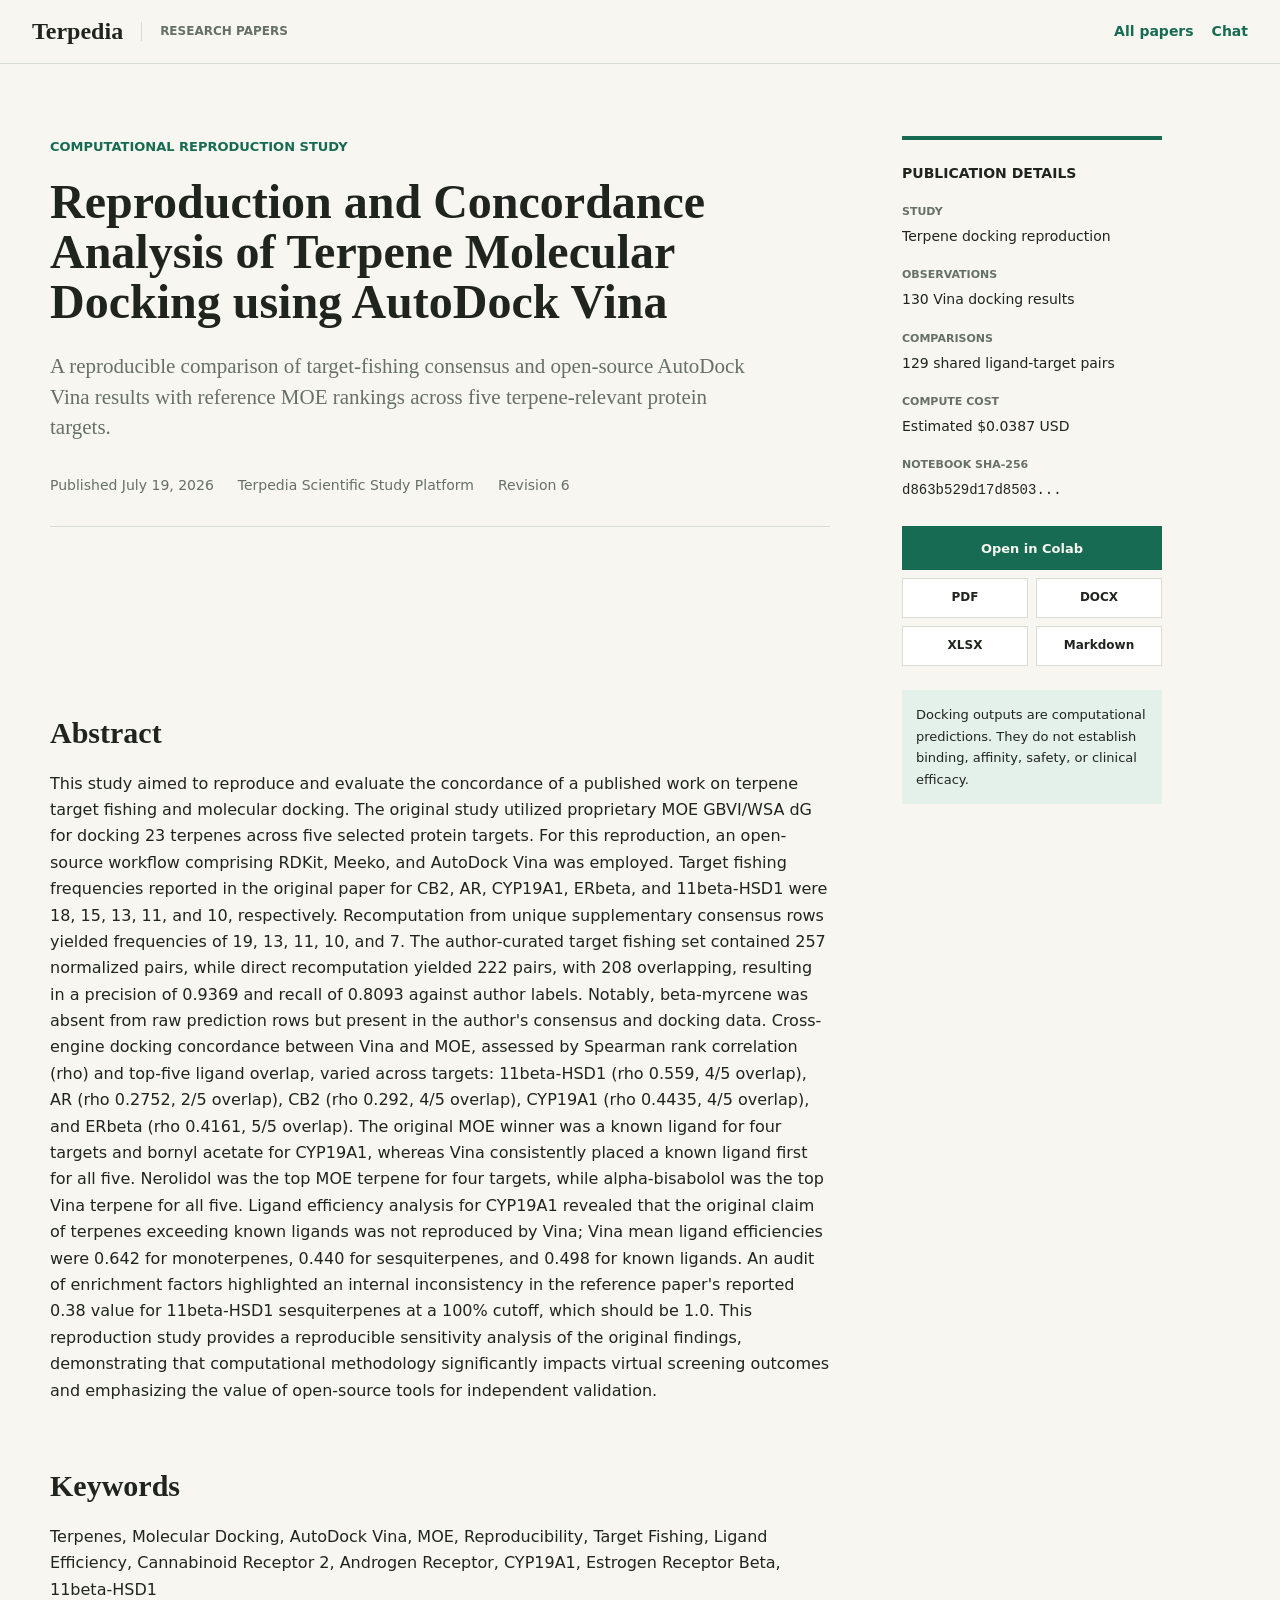
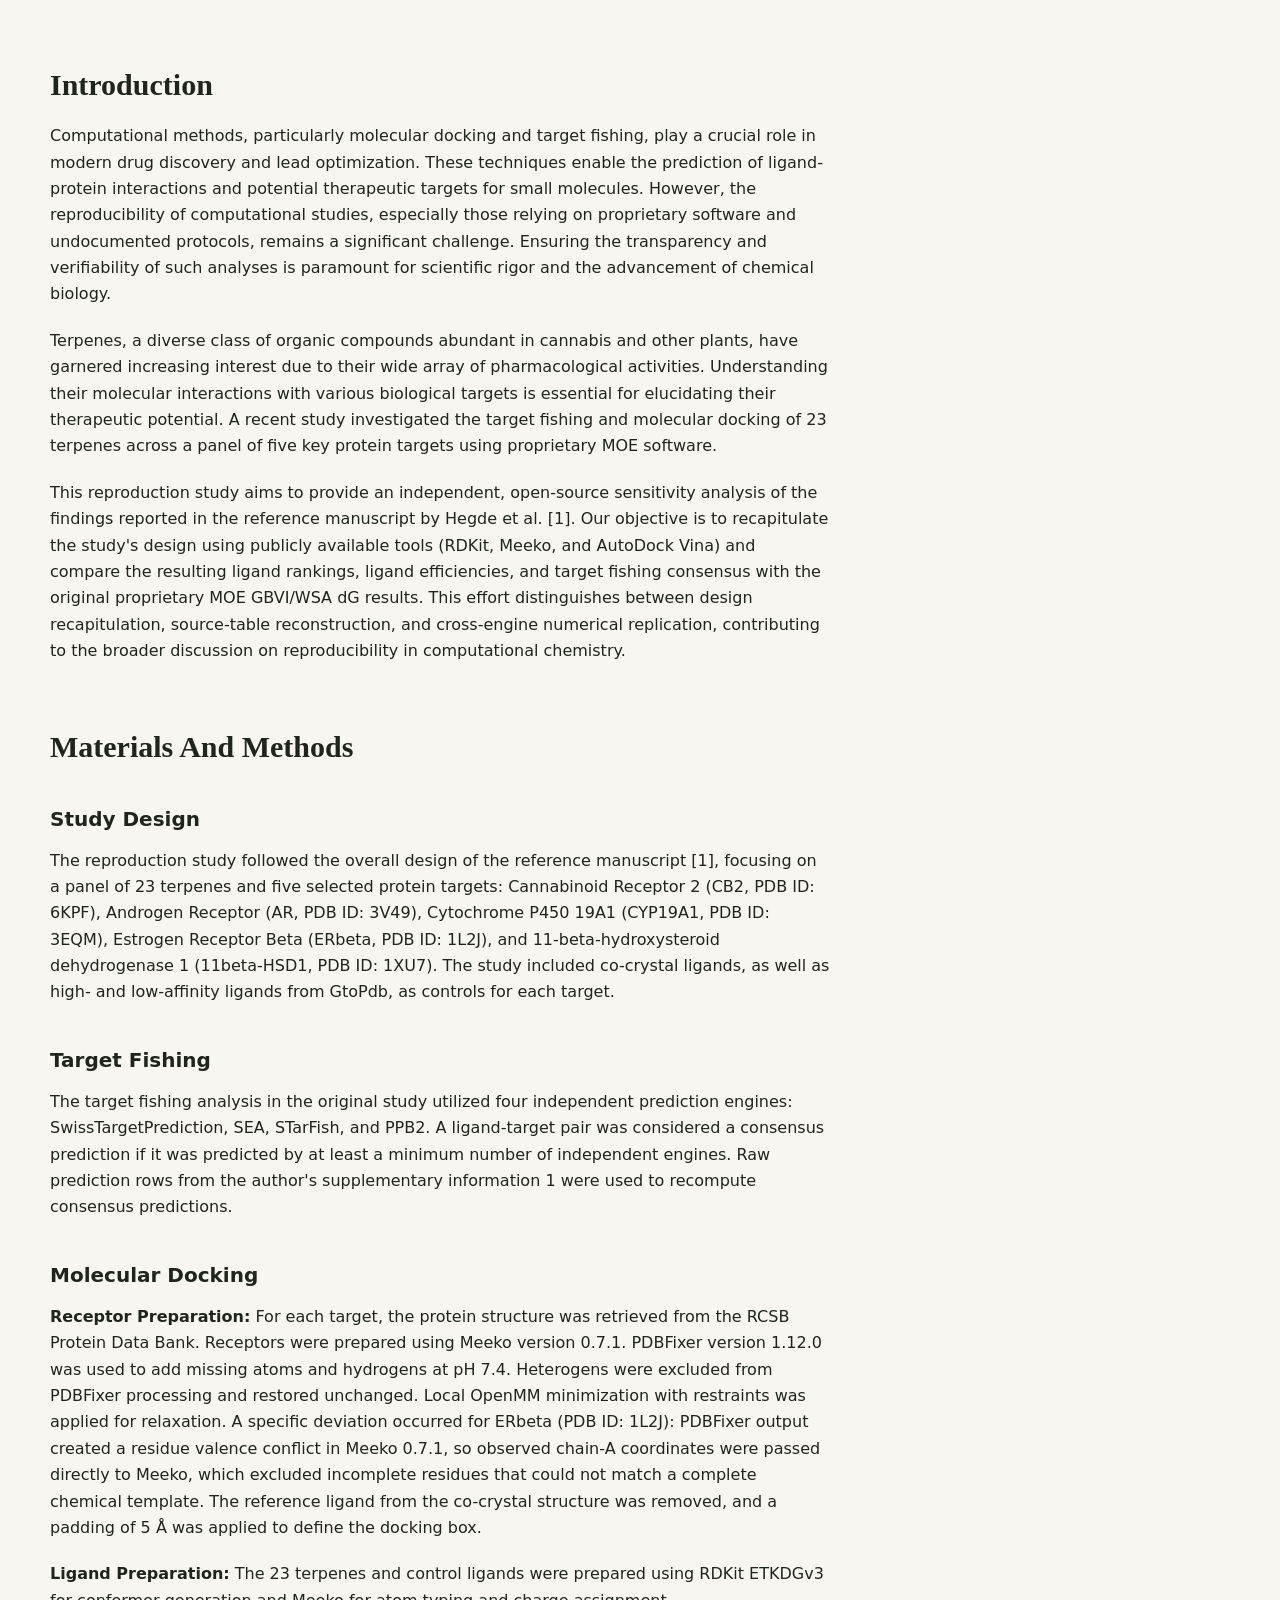
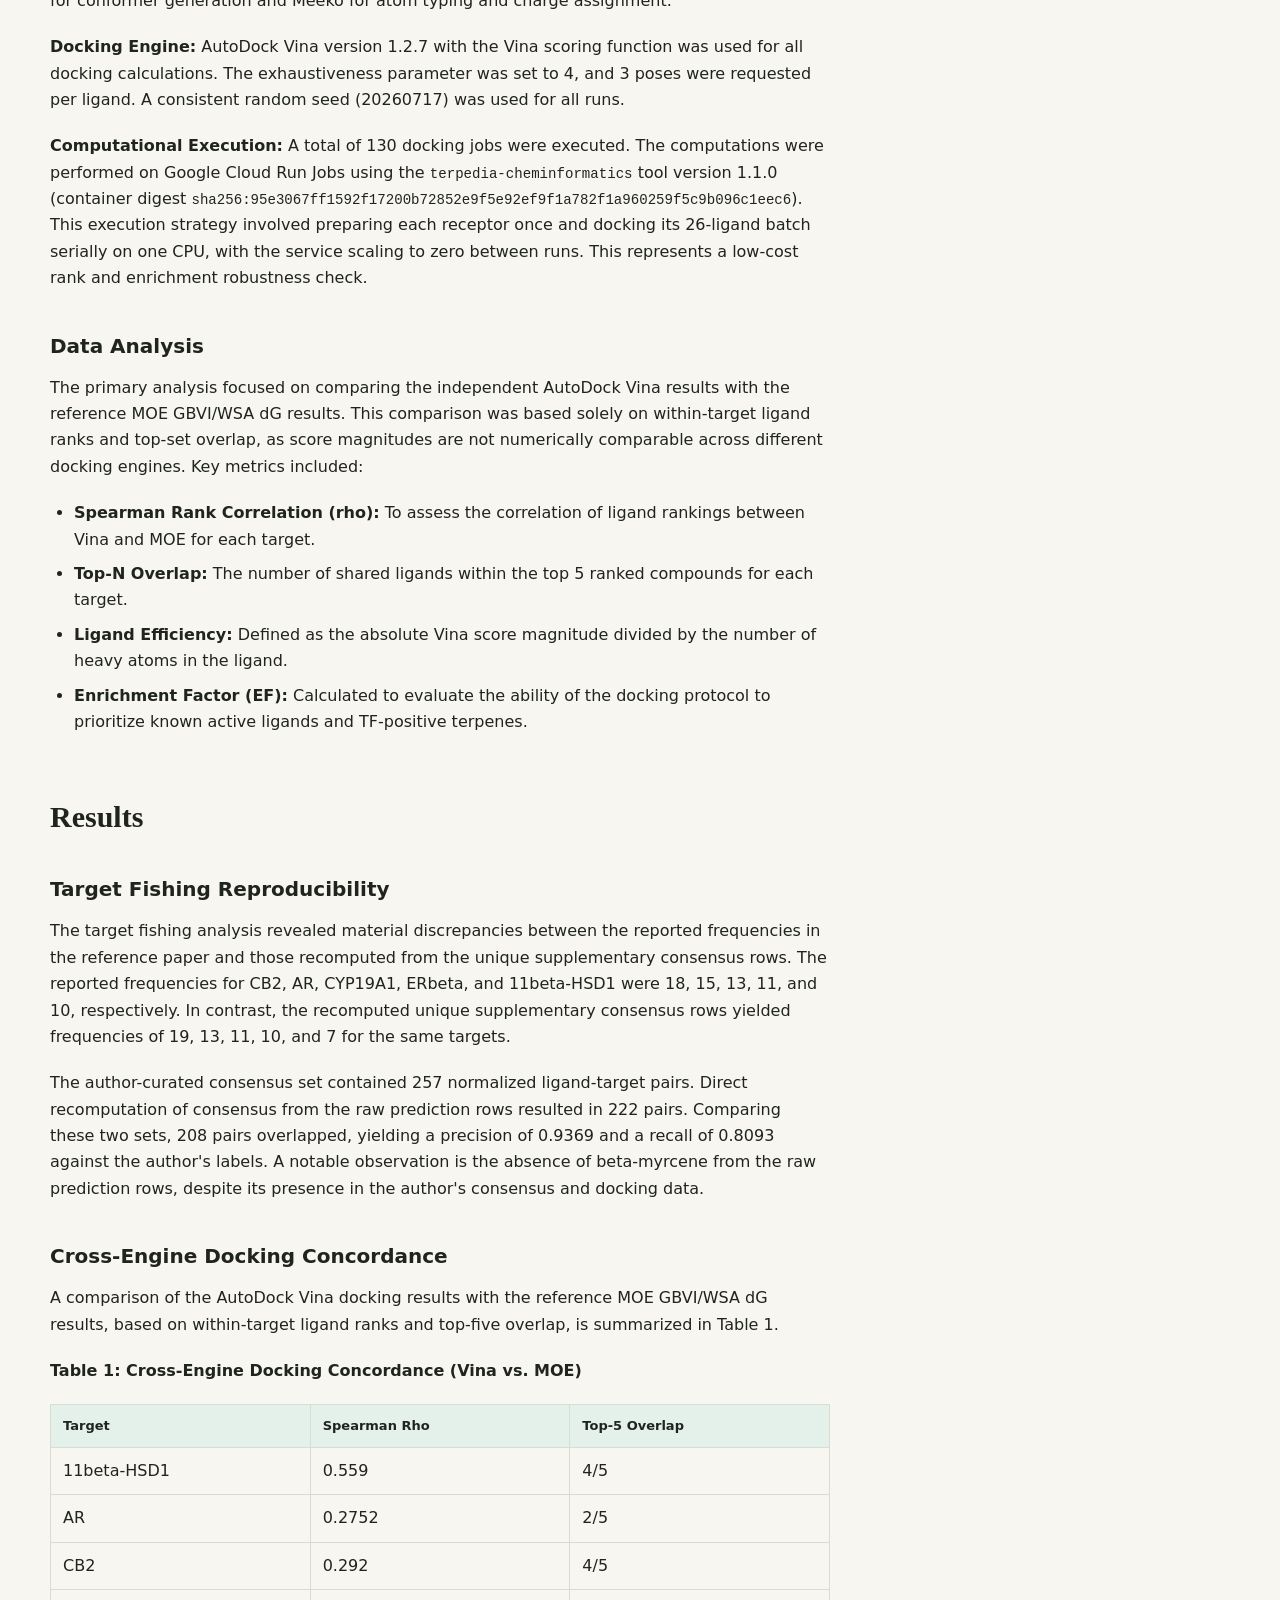
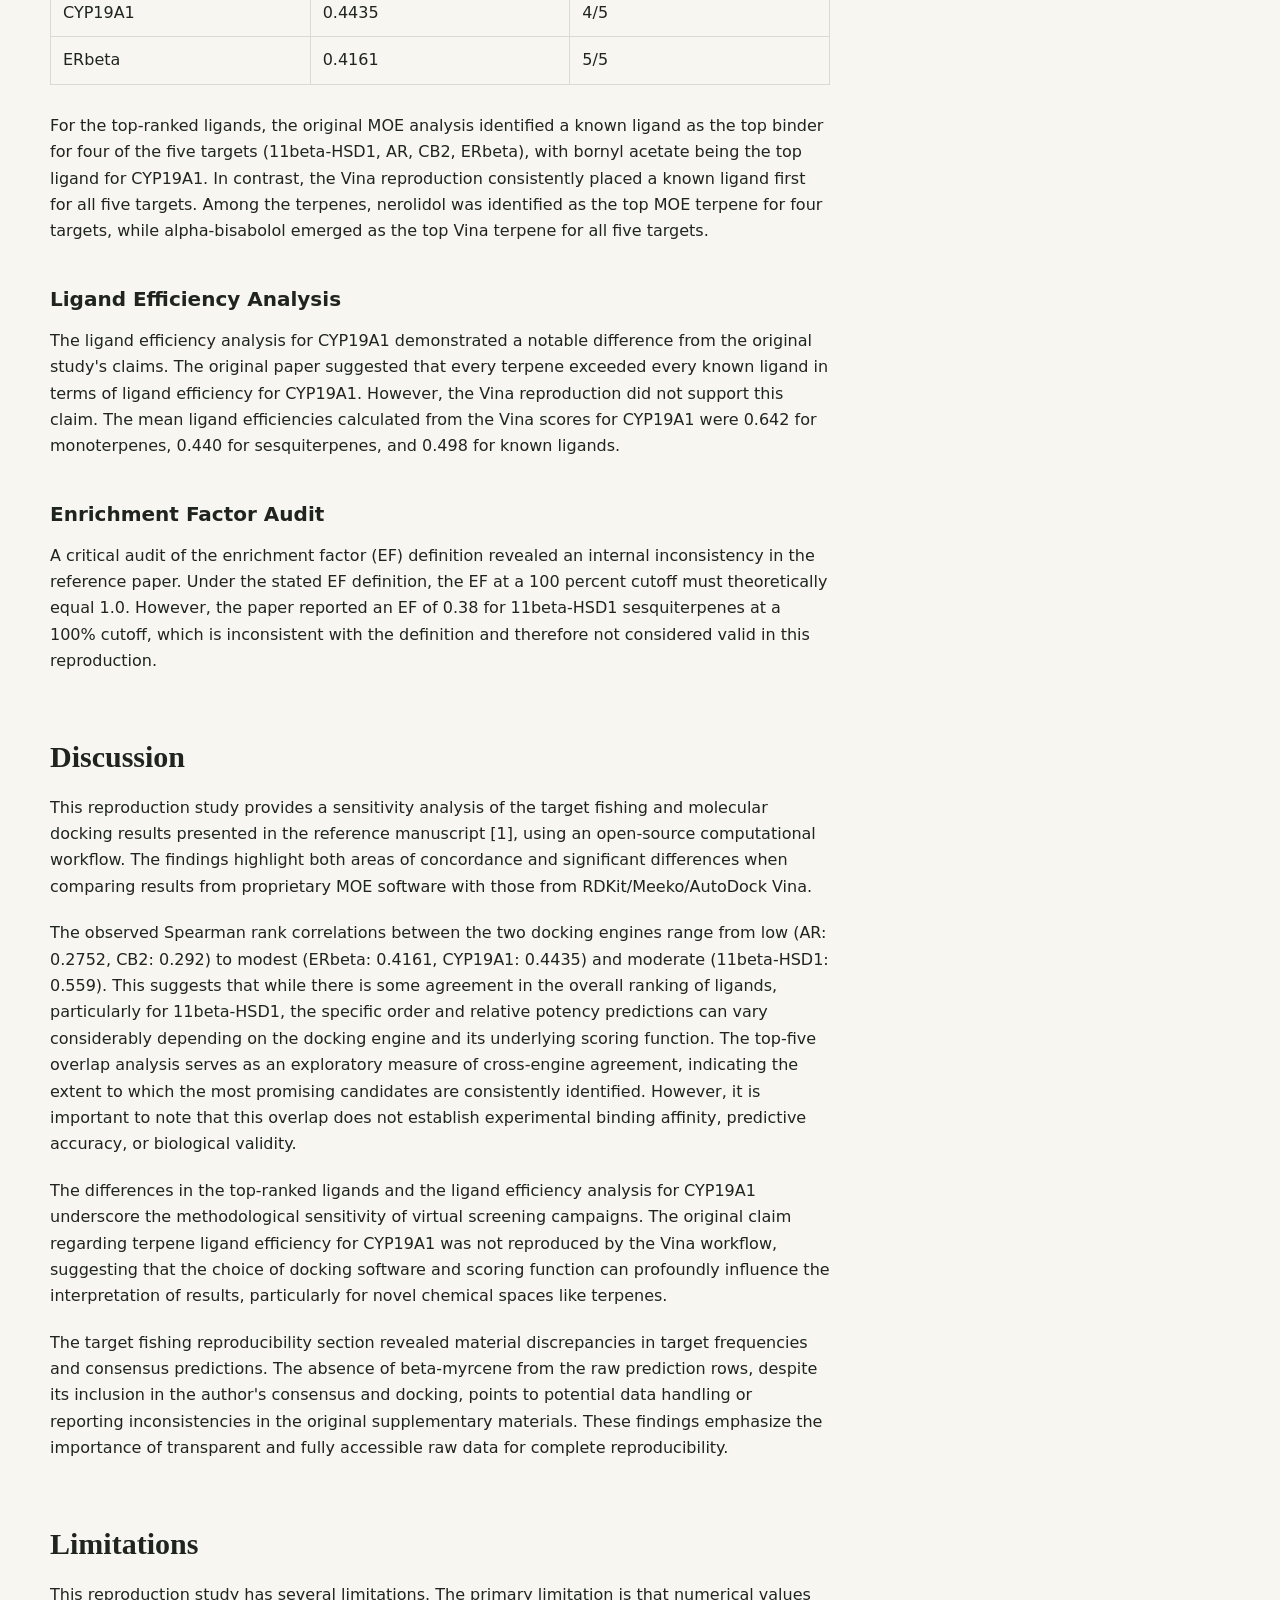
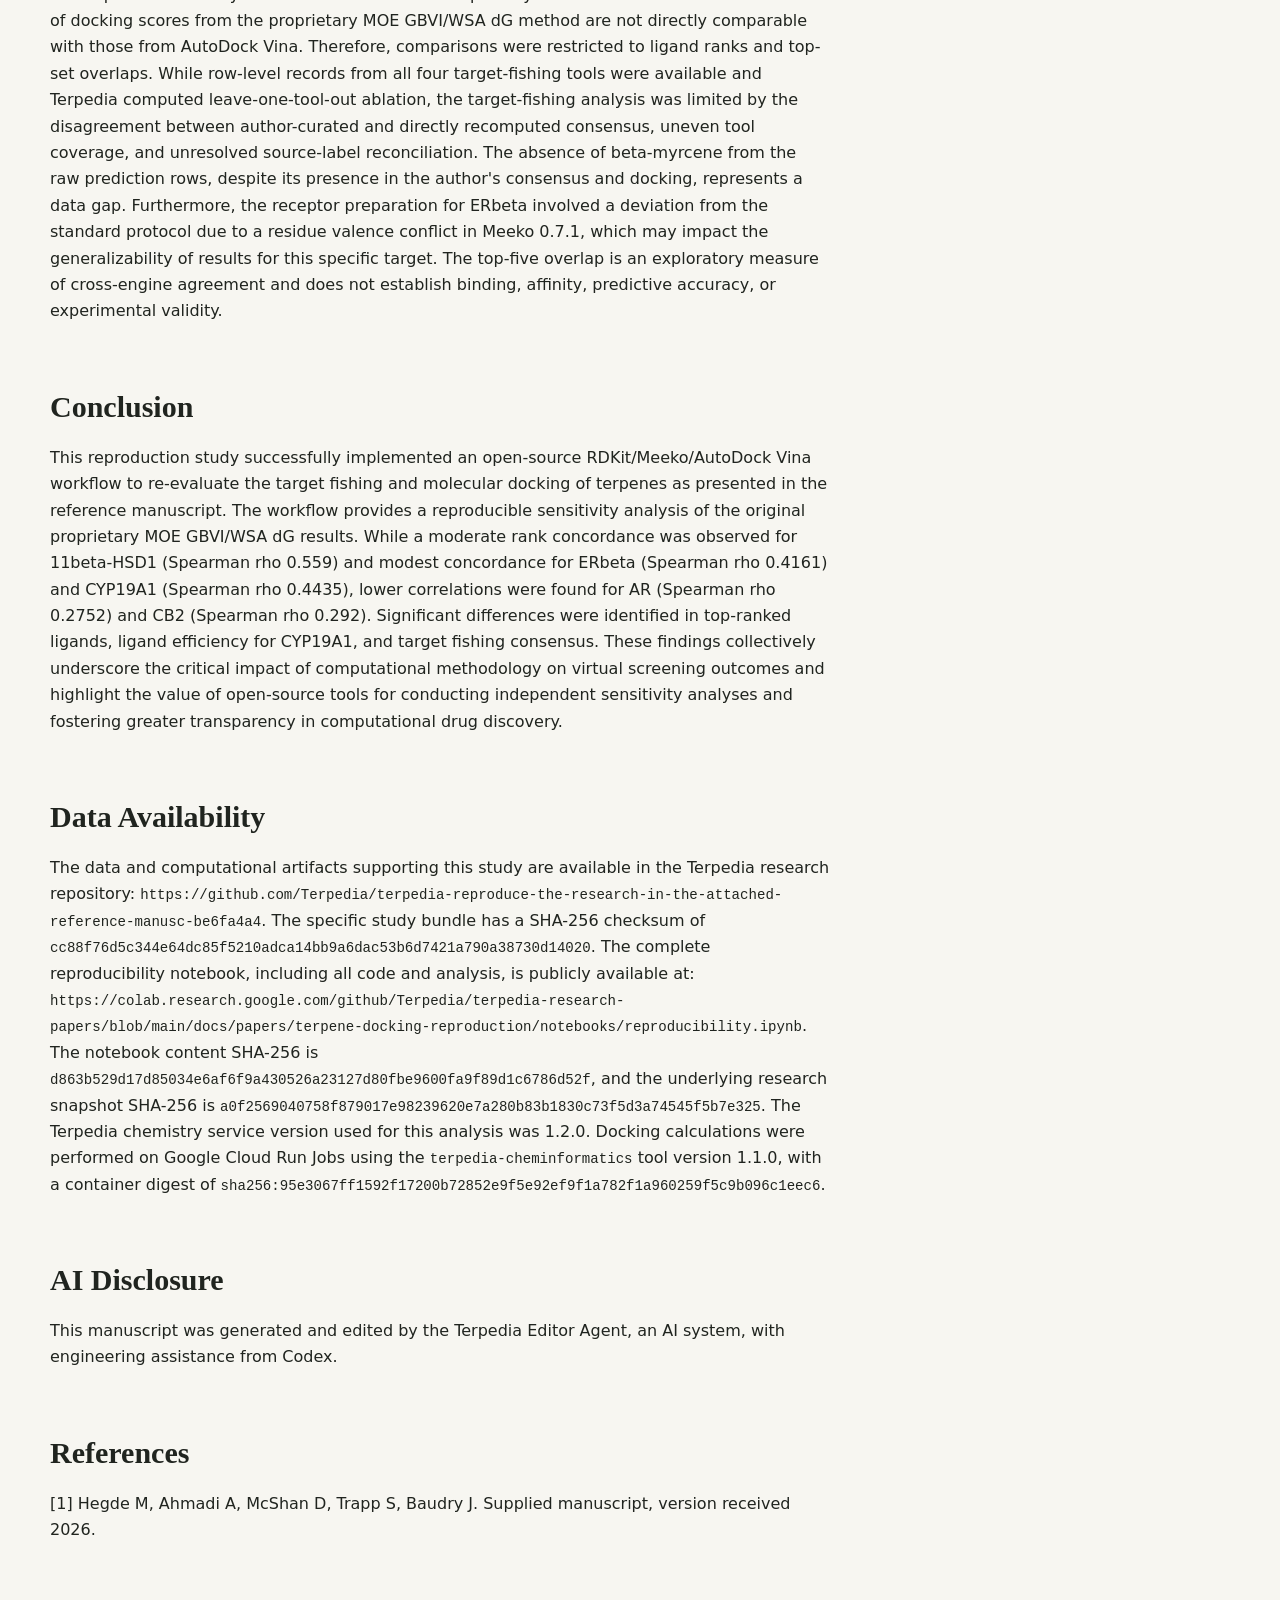
==== docs/papers/terpene-docking-reproduction/index.html @ 7c548726 "Publish revised terpene docking comparison" ====
<!doctype html>
<html lang="en">
<head>
  <meta charset="utf-8">
  <meta name="viewport" content="width=device-width, initial-scale=1">
  <meta name="description" content="A reproducible comparison of
target-fishing consensus and open-source AutoDock Vina results with
reference MOE rankings across five terpene-relevant protein targets.">
  <meta property="og:type" content="article">
  <meta property="og:title" content="Reproduction and Concordance
Analysis of Terpene Molecular Docking using AutoDock Vina">
  <meta property="og:description" content="A reproducible comparison of
target-fishing consensus and open-source AutoDock Vina results with
reference MOE rankings across five terpene-relevant protein targets.">
  <meta property="og:url" content="https://terpedia.github.io/terpedia-research-papers/papers/terpene-docking-reproduction/">
  <meta name="twitter:card" content="summary">
  <title>Reproduction and Concordance Analysis of Terpene Molecular
Docking using AutoDock Vina | Terpedia Research</title>
  <link rel="canonical" href="https://terpedia.github.io/terpedia-research-papers/papers/terpene-docking-reproduction/">
  <link rel="stylesheet" href="../../assets/site.css">
</head>
<body>
  <header class="site-header">
    <div class="header-inner"><a class="brand" href="../../">Terpedia</a><span class="site-label">Research Papers</span></div>
    <nav class="header-nav" aria-label="Primary"><a href="../../">All papers</a><a href="https://chat.terpedia.com">Chat</a></nav>
  </header>
  <main class="paper-shell">
    <article class="paper">
      <div class="paper-header">
        <p class="paper-kicker">Computational reproduction study</p>
        <h1>Reproduction and Concordance Analysis of Terpene Molecular
Docking using AutoDock Vina</h1>
        <p class="paper-deck">A reproducible comparison of
target-fishing consensus and open-source AutoDock Vina results with
reference MOE rankings across five terpene-relevant protein targets.</p>
        <div class="paper-meta"><span>Published July 19, 2026</span><span>Terpedia Scientific Study Platform</span><span>Revision 6</span></div>
      </div>
      <div class="article-body"><h2 id="abstract">Abstract</h2>
<p>This study aimed to reproduce and evaluate the concordance of a
published work on terpene target fishing and molecular docking. The
original study utilized proprietary MOE GBVI/WSA dG for docking 23
terpenes across five selected protein targets. For this reproduction, an
open-source workflow comprising RDKit, Meeko, and AutoDock Vina was
employed. Target fishing frequencies reported in the original paper for
CB2, AR, CYP19A1, ERbeta, and 11beta-HSD1 were 18, 15, 13, 11, and 10,
respectively. Recomputation from unique supplementary consensus rows
yielded frequencies of 19, 13, 11, 10, and 7. The author-curated target
fishing set contained 257 normalized pairs, while direct recomputation
yielded 222 pairs, with 208 overlapping, resulting in a precision of
0.9369 and recall of 0.8093 against author labels. Notably, beta-myrcene
was absent from raw prediction rows but present in the author's
consensus and docking data. Cross-engine docking concordance between
Vina and MOE, assessed by Spearman rank correlation (rho) and top-five
ligand overlap, varied across targets: 11beta-HSD1 (rho 0.559, 4/5
overlap), AR (rho 0.2752, 2/5 overlap), CB2 (rho 0.292, 4/5 overlap),
CYP19A1 (rho 0.4435, 4/5 overlap), and ERbeta (rho 0.4161, 5/5 overlap).
The original MOE winner was a known ligand for four targets and bornyl
acetate for CYP19A1, whereas Vina consistently placed a known ligand
first for all five. Nerolidol was the top MOE terpene for four targets,
while alpha-bisabolol was the top Vina terpene for all five. Ligand
efficiency analysis for CYP19A1 revealed that the original claim of
terpenes exceeding known ligands was not reproduced by Vina; Vina mean
ligand efficiencies were 0.642 for monoterpenes, 0.440 for
sesquiterpenes, and 0.498 for known ligands. An audit of enrichment
factors highlighted an internal inconsistency in the reference paper's
reported 0.38 value for 11beta-HSD1 sesquiterpenes at a 100% cutoff,
which should be 1.0. This reproduction study provides a reproducible
sensitivity analysis of the original findings, demonstrating that
computational methodology significantly impacts virtual screening
outcomes and emphasizing the value of open-source tools for independent
validation.</p>
<h2 id="keywords">Keywords</h2>
<p>Terpenes, Molecular Docking, AutoDock Vina, MOE, Reproducibility,
Target Fishing, Ligand Efficiency, Cannabinoid Receptor 2, Androgen
Receptor, CYP19A1, Estrogen Receptor Beta, 11beta-HSD1</p>
<h2 id="introduction">Introduction</h2>
<p>Computational methods, particularly molecular docking and target
fishing, play a crucial role in modern drug discovery and lead
optimization. These techniques enable the prediction of ligand-protein
interactions and potential therapeutic targets for small molecules.
However, the reproducibility of computational studies, especially those
relying on proprietary software and undocumented protocols, remains a
significant challenge. Ensuring the transparency and verifiability of
such analyses is paramount for scientific rigor and the advancement of
chemical biology.</p>
<p>Terpenes, a diverse class of organic compounds abundant in cannabis
and other plants, have garnered increasing interest due to their wide
array of pharmacological activities. Understanding their molecular
interactions with various biological targets is essential for
elucidating their therapeutic potential. A recent study investigated the
target fishing and molecular docking of 23 terpenes across a panel of
five key protein targets using proprietary MOE software.</p>
<p>This reproduction study aims to provide an independent, open-source
sensitivity analysis of the findings reported in the reference
manuscript by Hegde et al. [1]. Our objective is to recapitulate the
study's design using publicly available tools (RDKit, Meeko, and
AutoDock Vina) and compare the resulting ligand rankings, ligand
efficiencies, and target fishing consensus with the original proprietary
MOE GBVI/WSA dG results. This effort distinguishes between design
recapitulation, source-table reconstruction, and cross-engine numerical
replication, contributing to the broader discussion on reproducibility
in computational chemistry.</p>
<h2 id="materials-and-methods">Materials And Methods</h2>
<h3 id="study-design">Study Design</h3>
<p>The reproduction study followed the overall design of the reference
manuscript [1], focusing on a panel of 23 terpenes and five selected
protein targets: Cannabinoid Receptor 2 (CB2, PDB ID: 6KPF), Androgen
Receptor (AR, PDB ID: 3V49), Cytochrome P450 19A1 (CYP19A1, PDB ID:
3EQM), Estrogen Receptor Beta (ERbeta, PDB ID: 1L2J), and
11-beta-hydroxysteroid dehydrogenase 1 (11beta-HSD1, PDB ID: 1XU7). The
study included co-crystal ligands, as well as high- and low-affinity
ligands from GtoPdb, as controls for each target.</p>
<h3 id="target-fishing">Target Fishing</h3>
<p>The target fishing analysis in the original study utilized four
independent prediction engines: SwissTargetPrediction, SEA, STarFish,
and PPB2. A ligand-target pair was considered a consensus prediction if
it was predicted by at least a minimum number of independent engines.
Raw prediction rows from the author's supplementary information 1 were
used to recompute consensus predictions.</p>
<h3 id="molecular-docking">Molecular Docking</h3>
<p><strong>Receptor Preparation:</strong> For each target, the protein
structure was retrieved from the RCSB Protein Data Bank. Receptors were
prepared using Meeko version 0.7.1. PDBFixer version 1.12.0 was used to
add missing atoms and hydrogens at pH 7.4. Heterogens were excluded from
PDBFixer processing and restored unchanged. Local OpenMM minimization
with restraints was applied for relaxation. A specific deviation
occurred for ERbeta (PDB ID: 1L2J): PDBFixer output created a residue
valence conflict in Meeko 0.7.1, so observed chain-A coordinates were
passed directly to Meeko, which excluded incomplete residues that could
not match a complete chemical template. The reference ligand from the
co-crystal structure was removed, and a padding of 5 Å was applied to
define the docking box.</p>
<p><strong>Ligand Preparation:</strong> The 23 terpenes and control
ligands were prepared using RDKit ETKDGv3 for conformer generation and
Meeko for atom typing and charge assignment.</p>
<p><strong>Docking Engine:</strong> AutoDock Vina version 1.2.7 with the
Vina scoring function was used for all docking calculations. The
exhaustiveness parameter was set to 4, and 3 poses were requested per
ligand. A consistent random seed (20260717) was used for all runs.</p>
<p><strong>Computational Execution:</strong> A total of 130 docking jobs
were executed. The computations were performed on Google Cloud Run Jobs
using the <code>terpedia-cheminformatics</code> tool version 1.1.0
(container digest
<code>sha256:95e3067ff1592f17200b72852e9f5e92ef9f1a782f1a960259f5c9b096c1eec6</code>).
This execution strategy involved preparing each receptor once and
docking its 26-ligand batch serially on one CPU, with the service
scaling to zero between runs. This represents a low-cost rank and
enrichment robustness check.</p>
<h3 id="data-analysis">Data Analysis</h3>
<p>The primary analysis focused on comparing the independent AutoDock
Vina results with the reference MOE GBVI/WSA dG results. This comparison
was based solely on within-target ligand ranks and top-set overlap, as
score magnitudes are not numerically comparable across different docking
engines. Key metrics included:</p>
<ul>
<li><strong>Spearman Rank Correlation (rho):</strong> To assess the
correlation of ligand rankings between Vina and MOE for each
target.</li>
<li><strong>Top-N Overlap:</strong> The number of shared ligands within
the top 5 ranked compounds for each target.</li>
<li><strong>Ligand Efficiency:</strong> Defined as the absolute Vina
score magnitude divided by the number of heavy atoms in the ligand.</li>
<li><strong>Enrichment Factor (EF):</strong> Calculated to evaluate the
ability of the docking protocol to prioritize known active ligands and
TF-positive terpenes.</li>
</ul>
<h2 id="results">Results</h2>
<h3 id="target-fishing-reproducibility">Target Fishing
Reproducibility</h3>
<p>The target fishing analysis revealed material discrepancies between
the reported frequencies in the reference paper and those recomputed
from the unique supplementary consensus rows. The reported frequencies
for CB2, AR, CYP19A1, ERbeta, and 11beta-HSD1 were 18, 15, 13, 11, and
10, respectively. In contrast, the recomputed unique supplementary
consensus rows yielded frequencies of 19, 13, 11, 10, and 7 for the same
targets.</p>
<p>The author-curated consensus set contained 257 normalized
ligand-target pairs. Direct recomputation of consensus from the raw
prediction rows resulted in 222 pairs. Comparing these two sets, 208
pairs overlapped, yielding a precision of 0.9369 and a recall of 0.8093
against the author's labels. A notable observation is the absence of
beta-myrcene from the raw prediction rows, despite its presence in the
author's consensus and docking data.</p>
<h3 id="cross-engine-docking-concordance">Cross-Engine Docking
Concordance</h3>
<p>A comparison of the AutoDock Vina docking results with the reference
MOE GBVI/WSA dG results, based on within-target ligand ranks and
top-five overlap, is summarized in Table 1.</p>
<p><strong>Table 1: Cross-Engine Docking Concordance (Vina vs.
MOE)</strong></p>
<table>
<thead>
<tr>
<th>Target</th>
<th>Spearman Rho</th>
<th>Top-5 Overlap</th>
</tr>
</thead>
<tbody>
<tr>
<td>11beta-HSD1</td>
<td>0.559</td>
<td>4/5</td>
</tr>
<tr>
<td>AR</td>
<td>0.2752</td>
<td>2/5</td>
</tr>
<tr>
<td>CB2</td>
<td>0.292</td>
<td>4/5</td>
</tr>
<tr>
<td>CYP19A1</td>
<td>0.4435</td>
<td>4/5</td>
</tr>
<tr>
<td>ERbeta</td>
<td>0.4161</td>
<td>5/5</td>
</tr>
</tbody>
</table>
<p>For the top-ranked ligands, the original MOE analysis identified a
known ligand as the top binder for four of the five targets
(11beta-HSD1, AR, CB2, ERbeta), with bornyl acetate being the top ligand
for CYP19A1. In contrast, the Vina reproduction consistently placed a
known ligand first for all five targets. Among the terpenes, nerolidol
was identified as the top MOE terpene for four targets, while
alpha-bisabolol emerged as the top Vina terpene for all five
targets.</p>
<h3 id="ligand-efficiency-analysis">Ligand Efficiency Analysis</h3>
<p>The ligand efficiency analysis for CYP19A1 demonstrated a notable
difference from the original study's claims. The original paper
suggested that every terpene exceeded every known ligand in terms of
ligand efficiency for CYP19A1. However, the Vina reproduction did not
support this claim. The mean ligand efficiencies calculated from the
Vina scores for CYP19A1 were 0.642 for monoterpenes, 0.440 for
sesquiterpenes, and 0.498 for known ligands.</p>
<h3 id="enrichment-factor-audit">Enrichment Factor Audit</h3>
<p>A critical audit of the enrichment factor (EF) definition revealed an
internal inconsistency in the reference paper. Under the stated EF
definition, the EF at a 100 percent cutoff must theoretically equal 1.0.
However, the paper reported an EF of 0.38 for 11beta-HSD1 sesquiterpenes
at a 100% cutoff, which is inconsistent with the definition and
therefore not considered valid in this reproduction.</p>
<h2 id="discussion">Discussion</h2>
<p>This reproduction study provides a sensitivity analysis of the target
fishing and molecular docking results presented in the reference
manuscript [1], using an open-source computational workflow. The
findings highlight both areas of concordance and significant differences
when comparing results from proprietary MOE software with those from
RDKit/Meeko/AutoDock Vina.</p>
<p>The observed Spearman rank correlations between the two docking
engines range from low (AR: 0.2752, CB2: 0.292) to modest (ERbeta:
0.4161, CYP19A1: 0.4435) and moderate (11beta-HSD1: 0.559). This
suggests that while there is some agreement in the overall ranking of
ligands, particularly for 11beta-HSD1, the specific order and relative
potency predictions can vary considerably depending on the docking
engine and its underlying scoring function. The top-five overlap
analysis serves as an exploratory measure of cross-engine agreement,
indicating the extent to which the most promising candidates are
consistently identified. However, it is important to note that this
overlap does not establish experimental binding affinity, predictive
accuracy, or biological validity.</p>
<p>The differences in the top-ranked ligands and the ligand efficiency
analysis for CYP19A1 underscore the methodological sensitivity of
virtual screening campaigns. The original claim regarding terpene ligand
efficiency for CYP19A1 was not reproduced by the Vina workflow,
suggesting that the choice of docking software and scoring function can
profoundly influence the interpretation of results, particularly for
novel chemical spaces like terpenes.</p>
<p>The target fishing reproducibility section revealed material
discrepancies in target frequencies and consensus predictions. The
absence of beta-myrcene from the raw prediction rows, despite its
inclusion in the author's consensus and docking, points to potential
data handling or reporting inconsistencies in the original supplementary
materials. These findings emphasize the importance of transparent and
fully accessible raw data for complete reproducibility.</p>
<h2 id="limitations">Limitations</h2>
<p>This reproduction study has several limitations. The primary
limitation is that numerical values of docking scores from the
proprietary MOE GBVI/WSA dG method are not directly comparable with
those from AutoDock Vina. Therefore, comparisons were restricted to
ligand ranks and top-set overlaps. While row-level records from all four
target-fishing tools were available and Terpedia computed
leave-one-tool-out ablation, the target-fishing analysis was limited by
the disagreement between author-curated and directly recomputed
consensus, uneven tool coverage, and unresolved source-label
reconciliation. The absence of beta-myrcene from the raw prediction
rows, despite its presence in the author's consensus and docking,
represents a data gap. Furthermore, the receptor preparation for ERbeta
involved a deviation from the standard protocol due to a residue valence
conflict in Meeko 0.7.1, which may impact the generalizability of
results for this specific target. The top-five overlap is an exploratory
measure of cross-engine agreement and does not establish binding,
affinity, predictive accuracy, or experimental validity.</p>
<h2 id="conclusion">Conclusion</h2>
<p>This reproduction study successfully implemented an open-source
RDKit/Meeko/AutoDock Vina workflow to re-evaluate the target fishing and
molecular docking of terpenes as presented in the reference manuscript.
The workflow provides a reproducible sensitivity analysis of the
original proprietary MOE GBVI/WSA dG results. While a moderate rank
concordance was observed for 11beta-HSD1 (Spearman rho 0.559) and modest
concordance for ERbeta (Spearman rho 0.4161) and CYP19A1 (Spearman rho
0.4435), lower correlations were found for AR (Spearman rho 0.2752) and
CB2 (Spearman rho 0.292). Significant differences were identified in
top-ranked ligands, ligand efficiency for CYP19A1, and target fishing
consensus. These findings collectively underscore the critical impact of
computational methodology on virtual screening outcomes and highlight
the value of open-source tools for conducting independent sensitivity
analyses and fostering greater transparency in computational drug
discovery.</p>
<h2 id="data-availability">Data Availability</h2>
<p>The data and computational artifacts supporting this study are
available in the Terpedia research repository:
<code>https://github.com/Terpedia/terpedia-reproduce-the-research-in-the-attached-reference-manusc-be6fa4a4</code>.
The specific study bundle has a SHA-256 checksum of
<code>cc88f76d5c344e64dc85f5210adca14bb9a6dac53b6d7421a790a38730d14020</code>.
The complete reproducibility notebook, including all code and analysis,
is publicly available at:
<code>https://colab.research.google.com/github/Terpedia/terpedia-research-papers/blob/main/docs/papers/terpene-docking-reproduction/notebooks/reproducibility.ipynb</code>.
The notebook content SHA-256 is
<code>d863b529d17d85034e6af6f9a430526a23127d80fbe9600fa9f89d1c6786d52f</code>,
and the underlying research snapshot SHA-256 is
<code>a0f2569040758f879017e98239620e7a280b83b1830c73f5d3a74545f5b7e325</code>.
The Terpedia chemistry service version used for this analysis was 1.2.0.
Docking calculations were performed on Google Cloud Run Jobs using the
<code>terpedia-cheminformatics</code> tool version 1.1.0, with a
container digest of
<code>sha256:95e3067ff1592f17200b72852e9f5e92ef9f1a782f1a960259f5c9b096c1eec6</code>.</p>
<h2 id="ai-disclosure">AI Disclosure</h2>
<p>This manuscript was generated and edited by the Terpedia Editor
Agent, an AI system, with engineering assistance from Codex.</p>
<h2 id="references">References</h2>
<p>[1] Hegde M, Ahmadi A, McShan D, Trapp S, Baudry J. Supplied
manuscript, version received 2026.</p></div>
    </article>
    <aside class="paper-aside" aria-label="Publication details">
      <div class="aside-panel">
        <h2>Publication details</h2>
        <dl>
          <dt>Study</dt><dd>Terpene docking reproduction</dd>
          <dt>Observations</dt><dd>130 Vina docking results</dd>
          <dt>Comparisons</dt><dd>129 shared ligand-target pairs</dd>
          <dt>Compute cost</dt><dd>Estimated &#36;0.0387 USD</dd>
          <dt>Notebook SHA-256</dt><dd><code>d863b529d17d8503...</code></dd>
        </dl>
        <a class="colab-link" href="https://colab.research.google.com/github/Terpedia/terpedia-research-papers/blob/main/docs/papers/terpene-docking-reproduction/notebooks/reproducibility.ipynb">Open in Colab</a>
        <div class="downloads" aria-label="Downloads">
          <a href="downloads/paper.pdf">PDF</a>
          <a href="downloads/paper.docx">DOCX</a>
          <a href="downloads/results.xlsx">XLSX</a>
          <a href="downloads/paper.md">Markdown</a>
        </div>
        <p class="notice">Docking outputs are computational predictions. They do not establish binding, affinity, safety, or clinical efficacy.</p>
      </div>
    </aside>
  </main>
</body>
</html>
---- docs/assets/site.css ----
:root {
  color-scheme: light;
  --page: #f7f6f1;
  --surface: #ffffff;
  --ink: #20241f;
  --muted: #667066;
  --line: #d7ddd5;
  --accent: #176b52;
  --accent-soft: #e4f0ea;
  --serif: Georgia, "Times New Roman", serif;
  --sans: Inter, ui-sans-serif, system-ui, -apple-system, BlinkMacSystemFont, "Segoe UI", sans-serif;
}

@media (prefers-color-scheme: dark) {
  :root {
    color-scheme: dark;
    --page: #111512;
    --surface: #181d19;
    --ink: #edf1ec;
    --muted: #aab5ac;
    --line: #354038;
    --accent: #75c5a8;
    --accent-soft: #203b31;
  }
}

* { box-sizing: border-box; }
html { scroll-behavior: smooth; }
body {
  margin: 0;
  background: var(--page);
  color: var(--ink);
  font-family: var(--sans);
  font-size: 16px;
  line-height: 1.65;
}
a { color: var(--accent); text-underline-offset: 0.18em; }
a:hover { text-decoration-thickness: 2px; }

.site-header {
  position: sticky;
  top: 0;
  z-index: 10;
  display: flex;
  align-items: center;
  justify-content: space-between;
  min-height: 64px;
  padding: 0 32px;
  border-bottom: 1px solid var(--line);
  background: color-mix(in srgb, var(--page) 92%, transparent);
  backdrop-filter: blur(12px);
}
.brand {
  color: var(--ink);
  font-family: var(--serif);
  font-size: 24px;
  font-weight: 700;
  text-decoration: none;
}
.site-label {
  margin-left: 18px;
  padding-left: 18px;
  border-left: 1px solid var(--line);
  color: var(--muted);
  font-size: 12px;
  font-weight: 700;
  letter-spacing: 0;
  text-transform: uppercase;
}
.header-inner { display: flex; align-items: center; }
.header-nav { display: flex; gap: 18px; font-size: 14px; font-weight: 650; }
.header-nav a { text-decoration: none; }

.paper-shell {
  display: grid;
  grid-template-columns: minmax(0, 780px) 260px;
  gap: 72px;
  width: min(1180px, calc(100% - 48px));
  margin: 72px auto 120px;
}
.paper { display: contents; }
.paper-header, .article-body { min-width: 0; }
.paper-header { grid-column: 1; grid-row: 1; }
.article-body { grid-column: 1; grid-row: 2; }
.paper-kicker {
  margin: 0 0 20px;
  color: var(--accent);
  font-size: 13px;
  font-weight: 750;
  text-transform: uppercase;
}
.paper h1 {
  max-width: 760px;
  margin: 0 0 24px;
  font-family: var(--serif);
  font-size: 48px;
  line-height: 1.04;
  font-weight: 700;
  letter-spacing: 0;
}
.paper-deck {
  max-width: 720px;
  margin: 0 0 32px;
  color: var(--muted);
  font-family: var(--serif);
  font-size: 21px;
  line-height: 1.45;
}
.paper-meta {
  display: flex;
  flex-wrap: wrap;
  gap: 10px 24px;
  margin-bottom: 52px;
  padding-bottom: 28px;
  border-bottom: 1px solid var(--line);
  color: var(--muted);
  font-size: 14px;
}
.article-body h1 { display: none; }
.article-body h2 {
  margin: 64px 0 20px;
  font-family: var(--serif);
  font-size: 30px;
  line-height: 1.2;
  letter-spacing: 0;
}
.article-body h3 { margin: 38px 0 12px; font-size: 20px; letter-spacing: 0; }
.article-body h4 { margin: 28px 0 10px; font-size: 17px; letter-spacing: 0; }
.article-body p { margin: 0 0 20px; }
.article-body ul, .article-body ol { padding-left: 24px; }
.article-body li { margin-bottom: 8px; }
.article-body strong { font-weight: 720; }
.article-body code { overflow-wrap: anywhere; font-size: 0.88em; }
.article-body table {
  width: 100%;
  margin: 10px 0 28px;
  border-collapse: collapse;
  table-layout: fixed;
  font-variant-numeric: tabular-nums;
}
.article-body th, .article-body td {
  padding: 10px 12px;
  border: 1px solid var(--line);
  text-align: left;
  overflow-wrap: anywhere;
}
.article-body th { background: var(--accent-soft); font-size: 13px; }

.paper-aside { position: relative; grid-column: 2; grid-row: 1 / span 2; }
.aside-panel {
  position: sticky;
  top: 96px;
  border-top: 4px solid var(--accent);
  padding-top: 22px;
}
.aside-panel h2 { margin: 0 0 14px; font-size: 14px; text-transform: uppercase; letter-spacing: 0; }
.aside-panel dl { margin: 0; }
.aside-panel dt { margin-top: 18px; color: var(--muted); font-size: 11px; font-weight: 750; text-transform: uppercase; }
.aside-panel dd { margin: 4px 0 0; font-size: 14px; overflow-wrap: anywhere; }
.downloads { display: grid; grid-template-columns: 1fr 1fr; gap: 8px; margin-top: 8px; }
.colab-link {
  display: grid;
  place-items: center;
  min-height: 44px;
  margin-top: 24px;
  border: 1px solid var(--accent);
  background: var(--accent);
  color: var(--page);
  font-size: 13px;
  font-weight: 750;
  text-decoration: none;
}
.colab-link:hover { filter: brightness(1.08); }
.downloads a {
  display: grid;
  place-items: center;
  min-height: 40px;
  border: 1px solid var(--line);
  background: var(--surface);
  color: var(--ink);
  font-size: 12px;
  font-weight: 750;
  text-decoration: none;
}
.downloads a:hover { border-color: var(--accent); color: var(--accent); }
.notice {
  margin-top: 24px;
  padding: 14px;
  background: var(--accent-soft);
  color: var(--ink);
  font-size: 13px;
}

.collection {
  width: min(980px, calc(100% - 48px));
  margin: 72px auto 120px;
}
.collection h1 { margin: 0 0 14px; font-family: var(--serif); font-size: 48px; letter-spacing: 0; }
.collection-intro { max-width: 650px; margin-bottom: 52px; color: var(--muted); font-family: var(--serif); font-size: 20px; }
.publication {
  display: grid;
  grid-template-columns: 110px 1fr auto;
  gap: 28px;
  align-items: start;
  padding: 30px 0;
  border-top: 1px solid var(--line);
}
.publication time { color: var(--muted); font-size: 13px; }
.publication h2 { margin: 0 0 8px; font-family: var(--serif); font-size: 25px; line-height: 1.25; letter-spacing: 0; }
.publication h2 a { color: var(--ink); text-decoration: none; }
.publication p { margin: 0; color: var(--muted); }
.publication-link { font-weight: 700; white-space: nowrap; }

@media (max-width: 860px) {
  .site-header { padding: 0 20px; }
  .site-label { display: none; }
  .header-nav a:not(:last-child) { display: none; }
  .paper-shell { grid-template-columns: 1fr; gap: 42px; margin-top: 42px; }
  .paper-header { grid-column: 1; grid-row: 1; }
  .paper-aside { grid-column: 1; grid-row: 2; }
  .article-body { grid-column: 1; grid-row: 3; }
  .aside-panel { position: static; }
  .paper h1 { font-size: 36px; }
  .publication { grid-template-columns: 1fr; gap: 8px; }
  .publication-link { margin-top: 8px; }
}

@media print {
  .site-header, .paper-aside { display: none; }
  .paper-shell { display: block; width: auto; margin: 0; }
  body { background: white; color: black; font-size: 11pt; }
  .article-body h2 { break-after: avoid; }
}
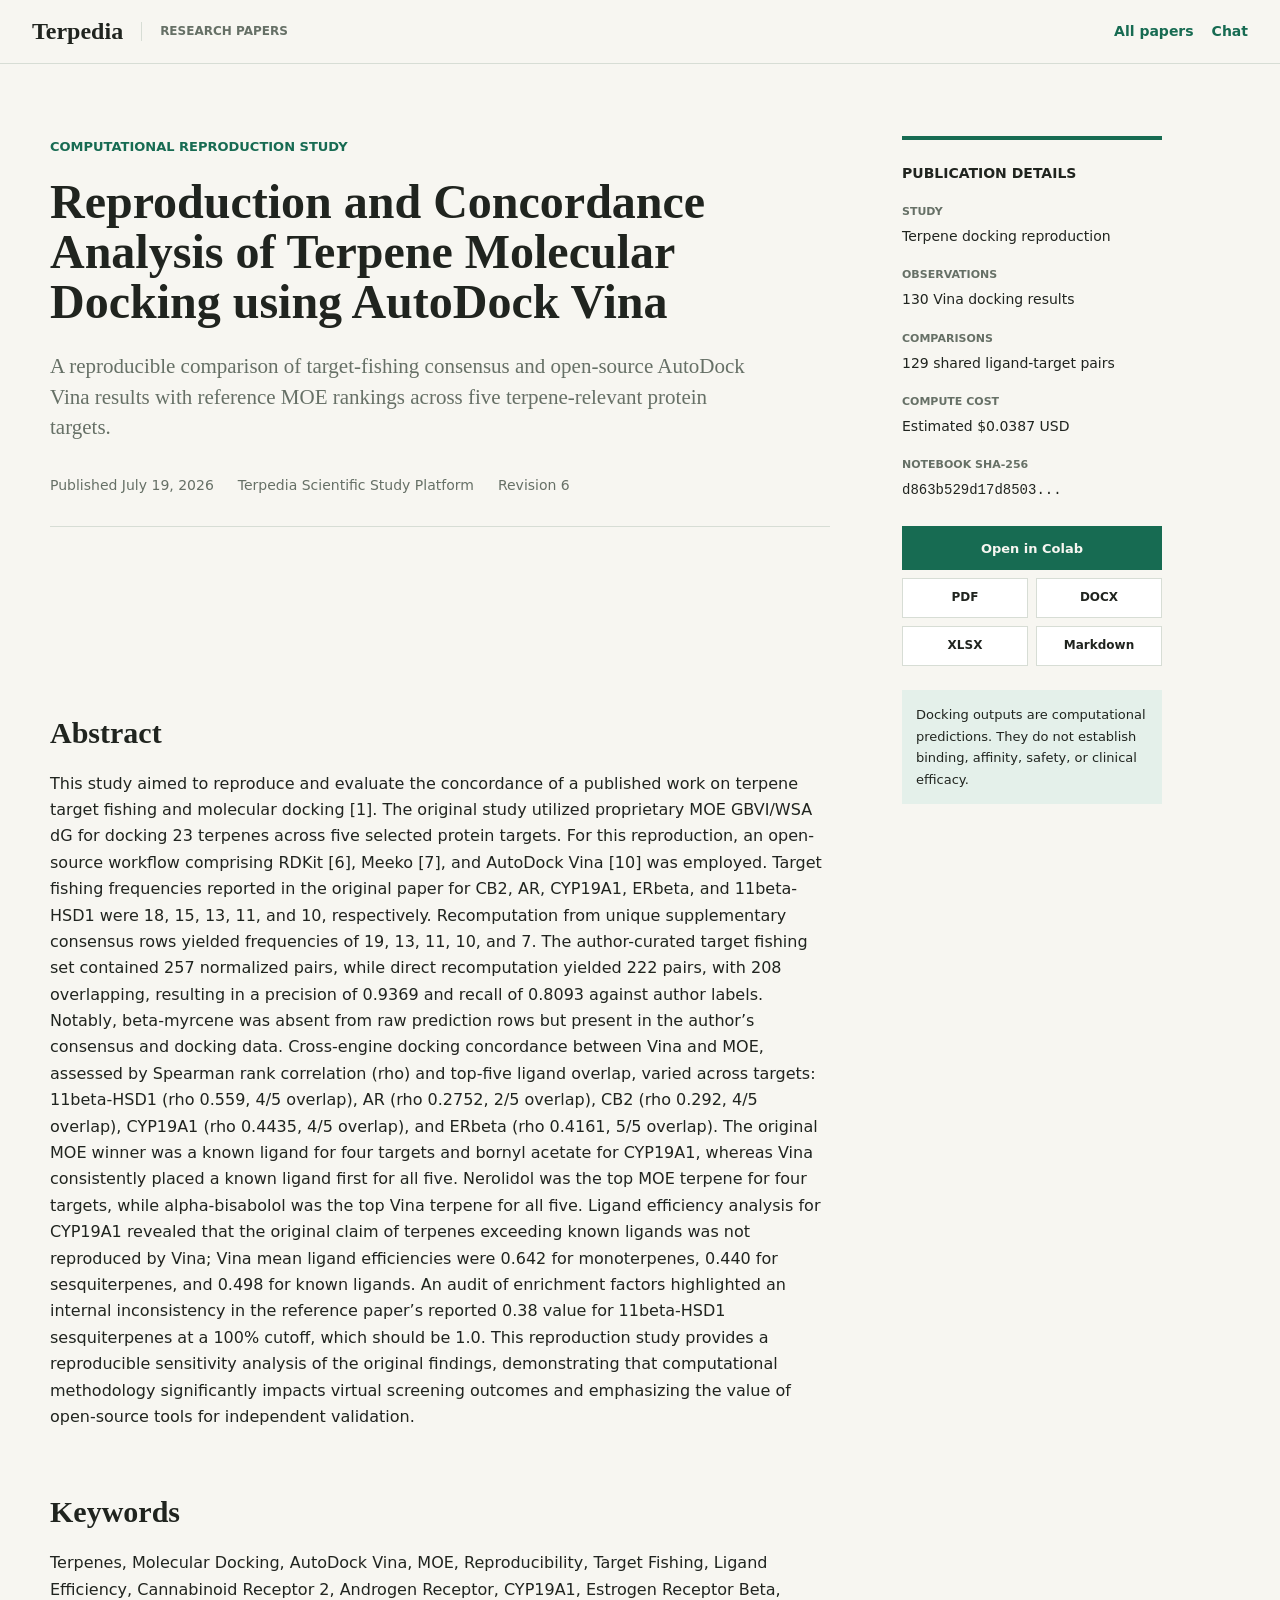
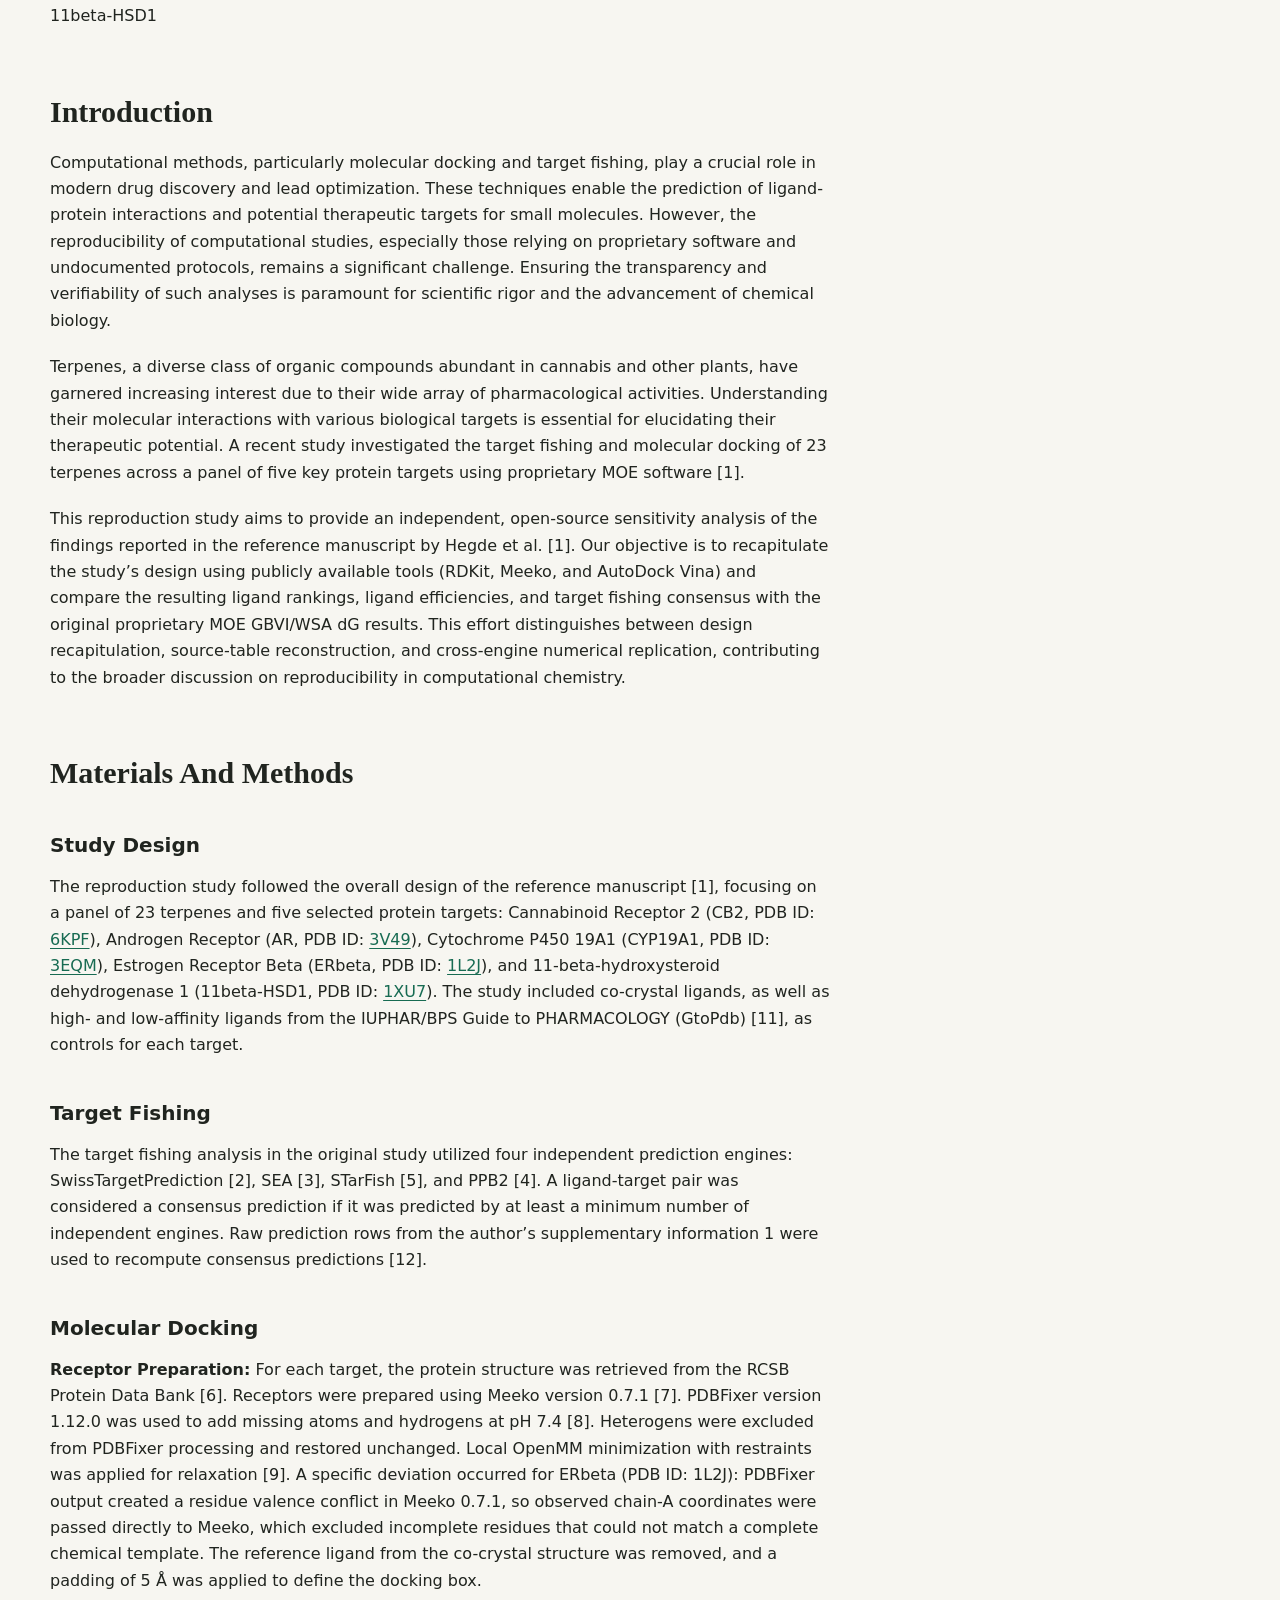
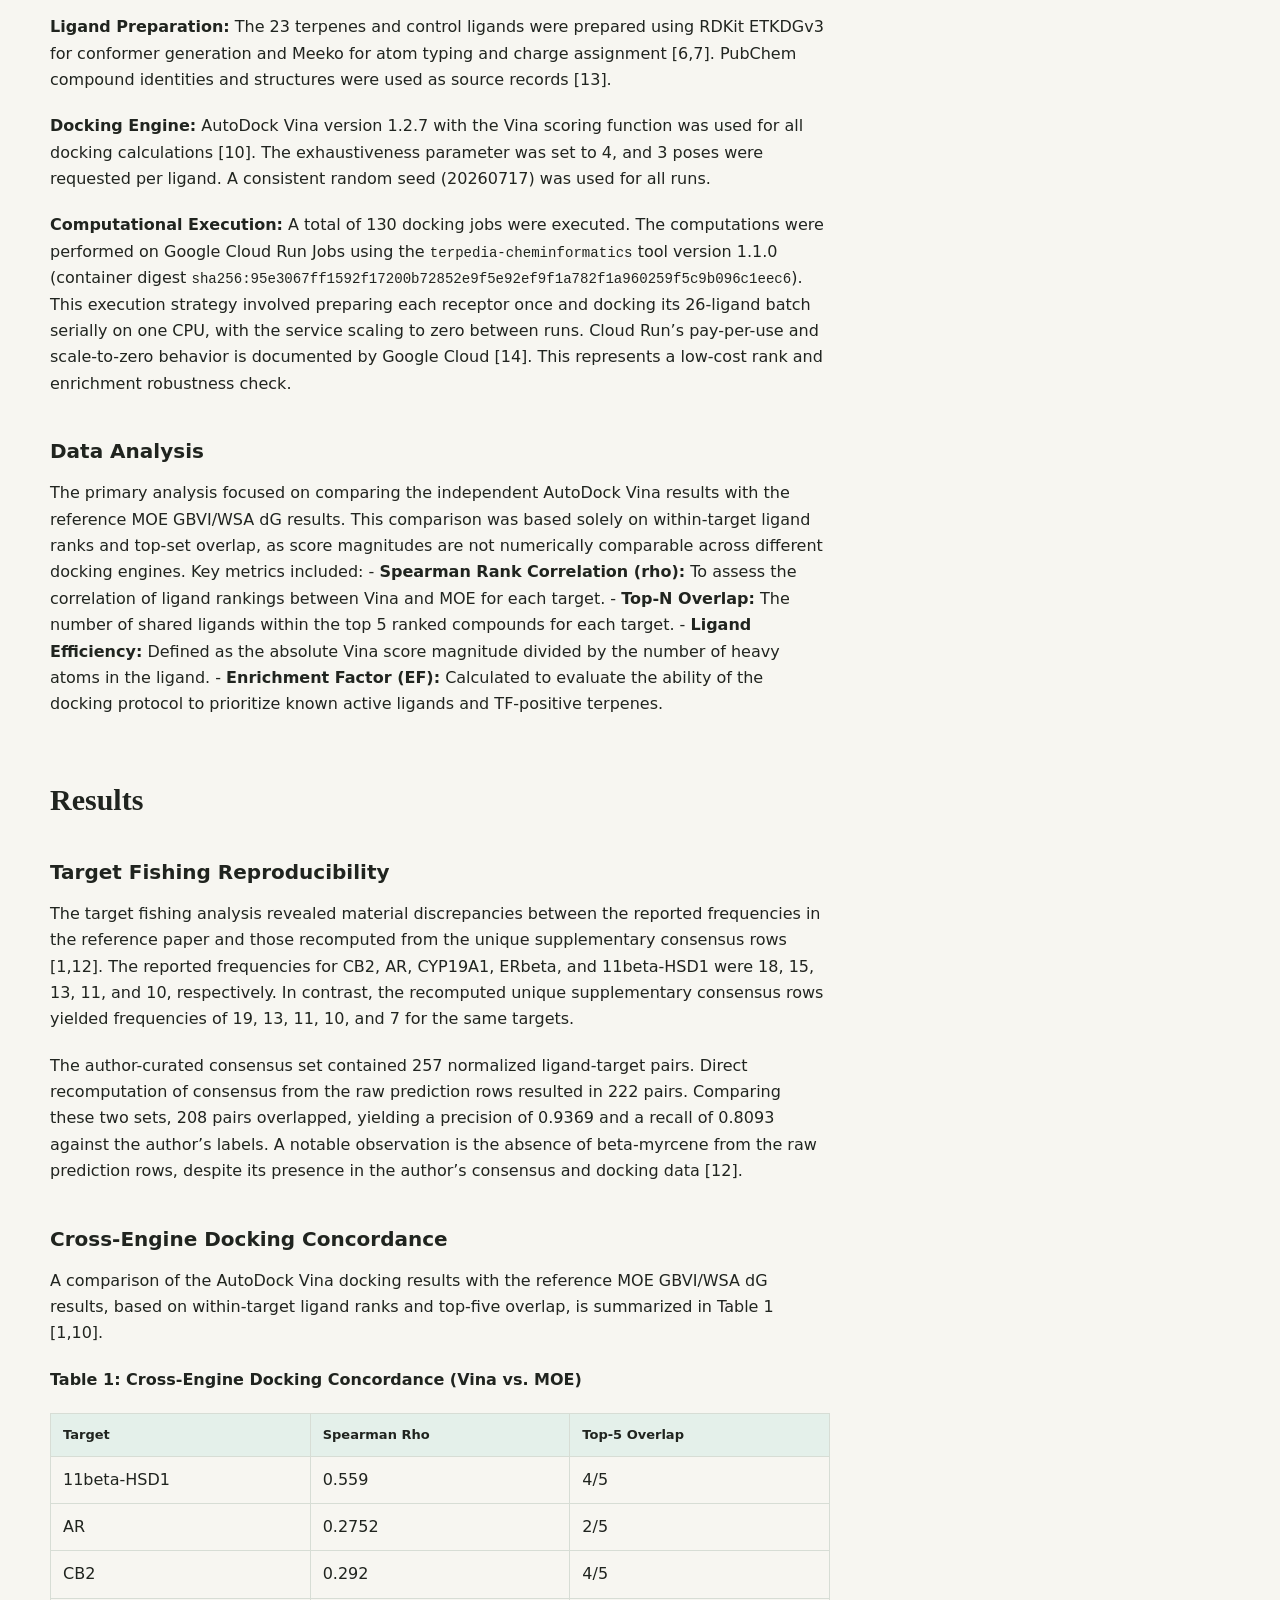
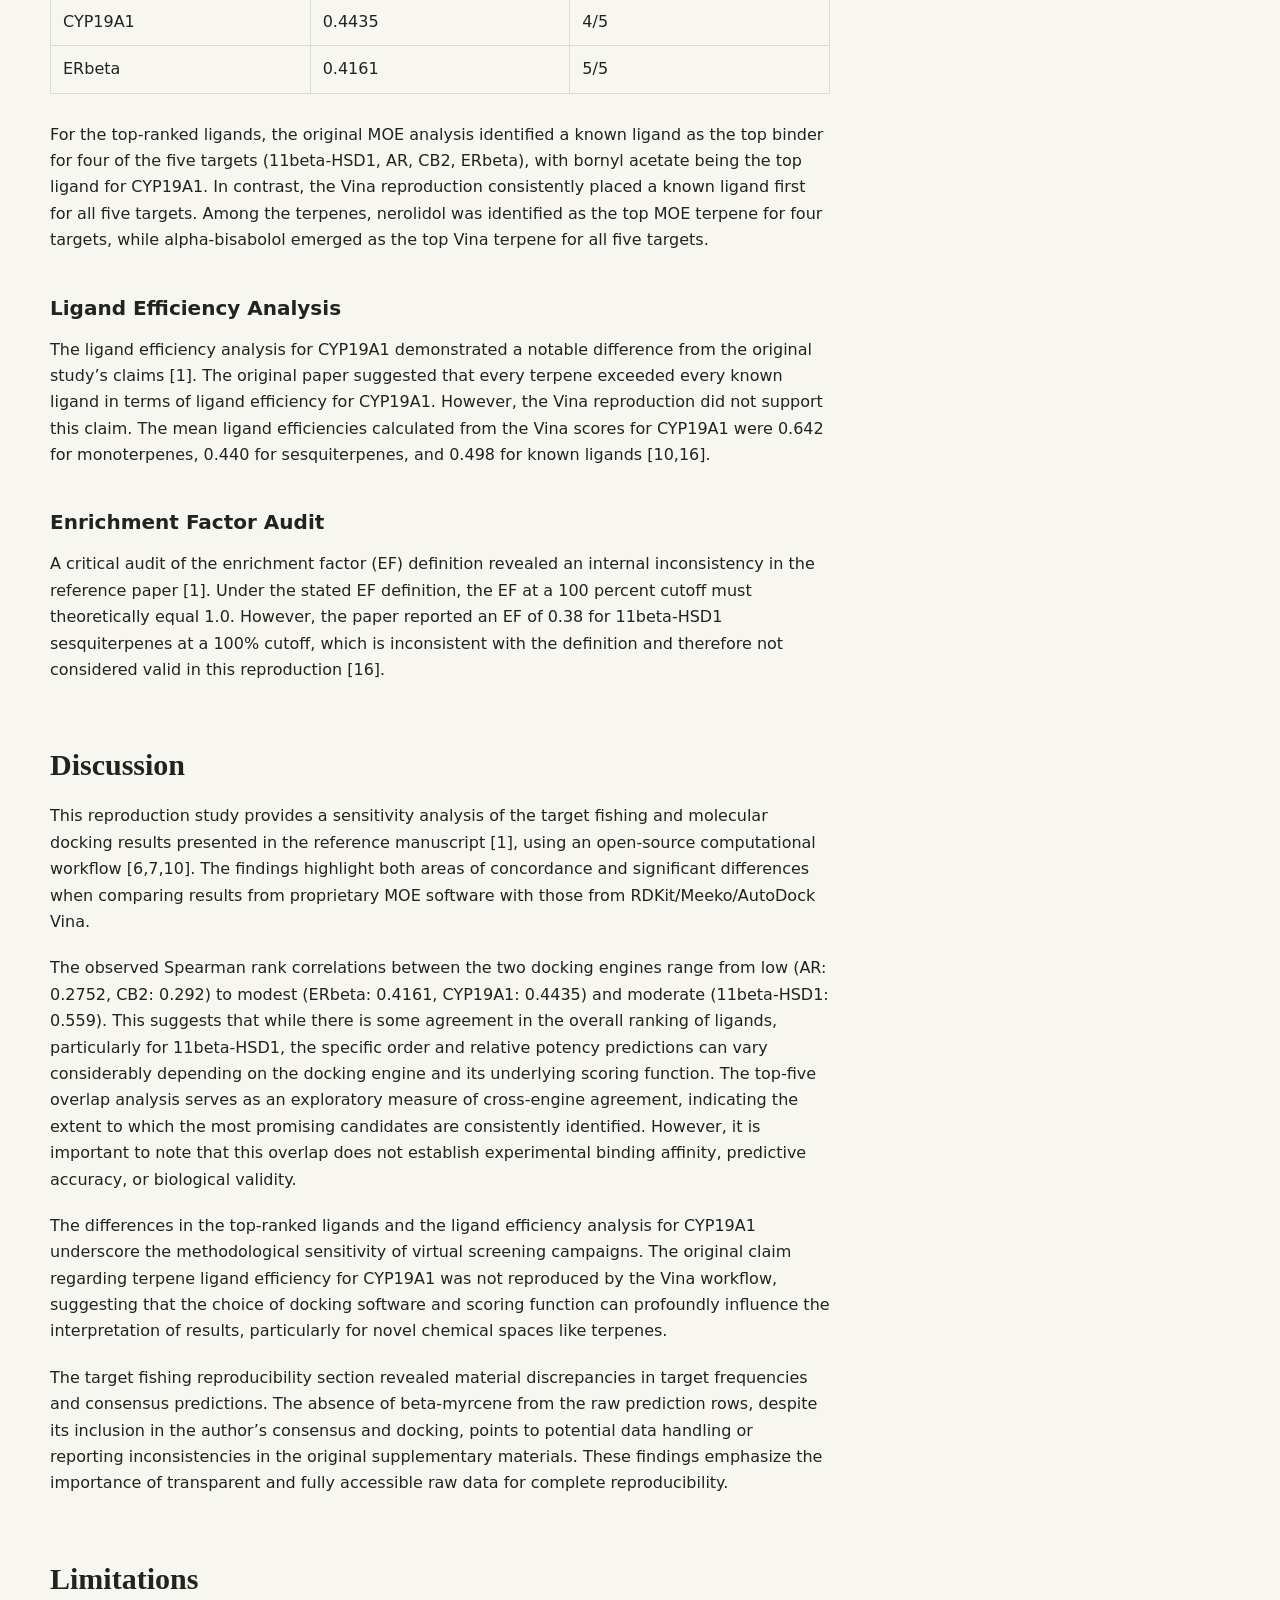
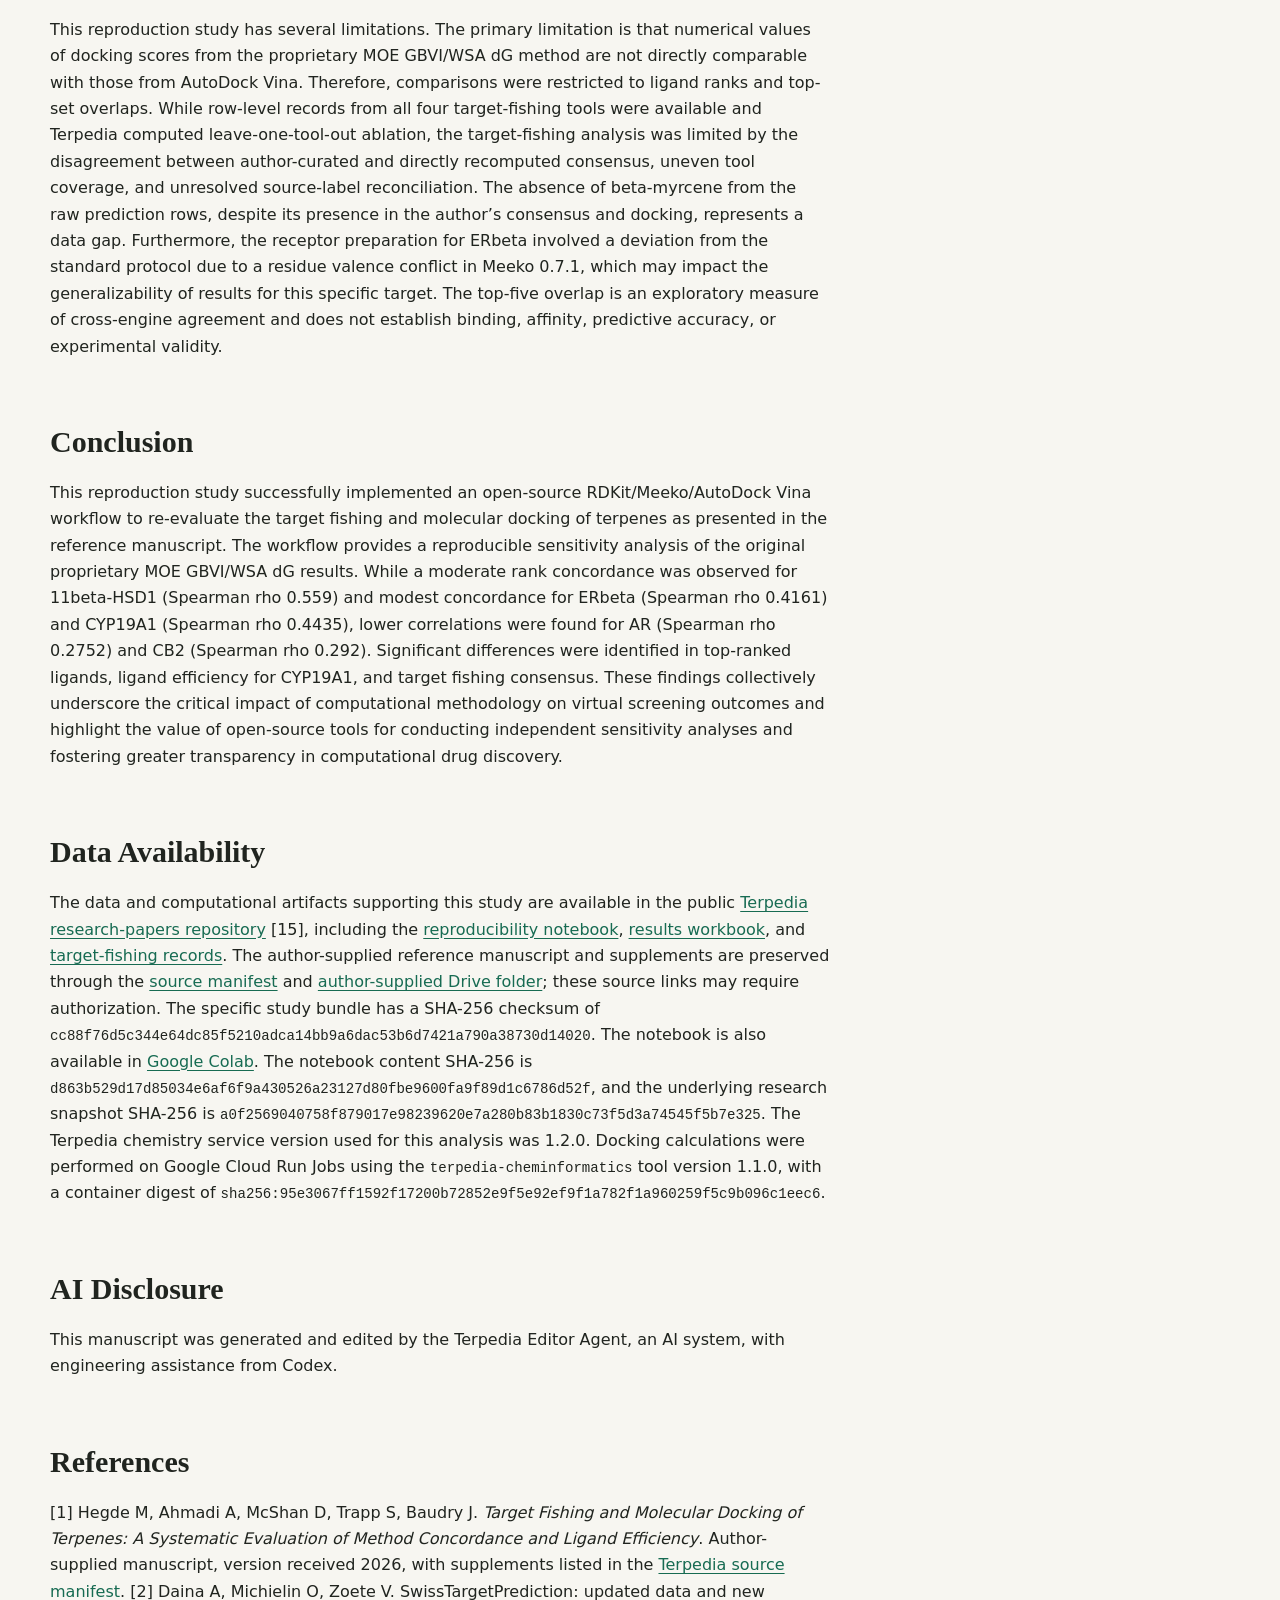
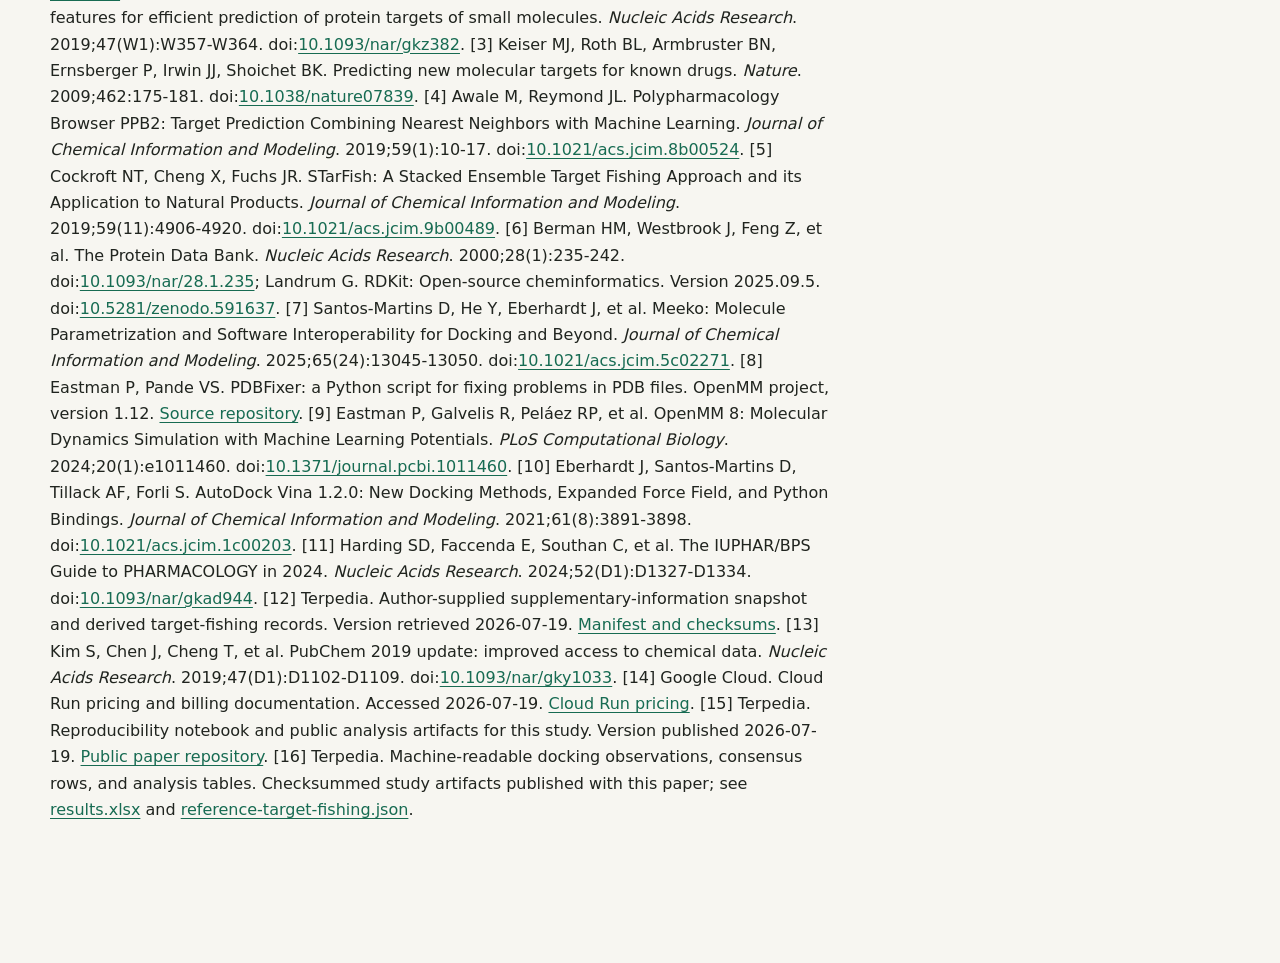
==== commit fe78ddd6: "Audit reproduction citations and artifacts" ====
--- a/docs/papers/terpene-docking-reproduction/index.html
+++ b/docs/papers/terpene-docking-reproduction/index.html
@@ -35,34 +35,38 @@
 reference MOE rankings across five terpene-relevant protein targets.</p>
         <div class="paper-meta"><span>Published July 19, 2026</span><span>Terpedia Scientific Study Platform</span><span>Revision 6</span></div>
       </div>
-      <div class="article-body"><h2 id="abstract">Abstract</h2>
+      <div class="article-body"><h1
+id="reproduction-and-concordance-analysis-of-terpene-molecular-docking-using-autodock-vina">Reproduction
+and Concordance Analysis of Terpene Molecular Docking using AutoDock
+Vina</h1>
+<h2 id="abstract">Abstract</h2>
 <p>This study aimed to reproduce and evaluate the concordance of a
-published work on terpene target fishing and molecular docking. The
+published work on terpene target fishing and molecular docking [1]. The
 original study utilized proprietary MOE GBVI/WSA dG for docking 23
 terpenes across five selected protein targets. For this reproduction, an
-open-source workflow comprising RDKit, Meeko, and AutoDock Vina was
-employed. Target fishing frequencies reported in the original paper for
-CB2, AR, CYP19A1, ERbeta, and 11beta-HSD1 were 18, 15, 13, 11, and 10,
-respectively. Recomputation from unique supplementary consensus rows
-yielded frequencies of 19, 13, 11, 10, and 7. The author-curated target
-fishing set contained 257 normalized pairs, while direct recomputation
-yielded 222 pairs, with 208 overlapping, resulting in a precision of
-0.9369 and recall of 0.8093 against author labels. Notably, beta-myrcene
-was absent from raw prediction rows but present in the author's
-consensus and docking data. Cross-engine docking concordance between
-Vina and MOE, assessed by Spearman rank correlation (rho) and top-five
-ligand overlap, varied across targets: 11beta-HSD1 (rho 0.559, 4/5
-overlap), AR (rho 0.2752, 2/5 overlap), CB2 (rho 0.292, 4/5 overlap),
-CYP19A1 (rho 0.4435, 4/5 overlap), and ERbeta (rho 0.4161, 5/5 overlap).
-The original MOE winner was a known ligand for four targets and bornyl
-acetate for CYP19A1, whereas Vina consistently placed a known ligand
-first for all five. Nerolidol was the top MOE terpene for four targets,
-while alpha-bisabolol was the top Vina terpene for all five. Ligand
-efficiency analysis for CYP19A1 revealed that the original claim of
-terpenes exceeding known ligands was not reproduced by Vina; Vina mean
-ligand efficiencies were 0.642 for monoterpenes, 0.440 for
+open-source workflow comprising RDKit [6], Meeko [7], and AutoDock Vina
+[10] was employed. Target fishing frequencies reported in the original
+paper for CB2, AR, CYP19A1, ERbeta, and 11beta-HSD1 were 18, 15, 13, 11,
+and 10, respectively. Recomputation from unique supplementary consensus
+rows yielded frequencies of 19, 13, 11, 10, and 7. The author-curated
+target fishing set contained 257 normalized pairs, while direct
+recomputation yielded 222 pairs, with 208 overlapping, resulting in a
+precision of 0.9369 and recall of 0.8093 against author labels. Notably,
+beta-myrcene was absent from raw prediction rows but present in the
+author’s consensus and docking data. Cross-engine docking concordance
+between Vina and MOE, assessed by Spearman rank correlation (rho) and
+top-five ligand overlap, varied across targets: 11beta-HSD1 (rho 0.559,
+4/5 overlap), AR (rho 0.2752, 2/5 overlap), CB2 (rho 0.292, 4/5
+overlap), CYP19A1 (rho 0.4435, 4/5 overlap), and ERbeta (rho 0.4161, 5/5
+overlap). The original MOE winner was a known ligand for four targets
+and bornyl acetate for CYP19A1, whereas Vina consistently placed a known
+ligand first for all five. Nerolidol was the top MOE terpene for four
+targets, while alpha-bisabolol was the top Vina terpene for all five.
+Ligand efficiency analysis for CYP19A1 revealed that the original claim
+of terpenes exceeding known ligands was not reproduced by Vina; Vina
+mean ligand efficiencies were 0.642 for monoterpenes, 0.440 for
 sesquiterpenes, and 0.498 for known ligands. An audit of enrichment
-factors highlighted an internal inconsistency in the reference paper's
+factors highlighted an internal inconsistency in the reference paper’s
 reported 0.38 value for 11beta-HSD1 sesquiterpenes at a 100% cutoff,
 which should be 1.0. This reproduction study provides a reproducible
 sensitivity analysis of the original findings, demonstrating that
@@ -89,11 +93,11 @@
 interactions with various biological targets is essential for
 elucidating their therapeutic potential. A recent study investigated the
 target fishing and molecular docking of 23 terpenes across a panel of
-five key protein targets using proprietary MOE software.</p>
+five key protein targets using proprietary MOE software [1].</p>
 <p>This reproduction study aims to provide an independent, open-source
 sensitivity analysis of the findings reported in the reference
-manuscript by Hegde et al. [1]. Our objective is to recapitulate the
-study's design using publicly available tools (RDKit, Meeko, and
+manuscript by Hegde et al. [1]. Our objective is to recapitulate the
+study’s design using publicly available tools (RDKit, Meeko, and
 AutoDock Vina) and compare the resulting ligand rankings, ligand
 efficiencies, and target fishing consensus with the original proprietary
 MOE GBVI/WSA dG results. This effort distinguishes between design
@@ -104,37 +108,44 @@
 <h3 id="study-design">Study Design</h3>
 <p>The reproduction study followed the overall design of the reference
 manuscript [1], focusing on a panel of 23 terpenes and five selected
-protein targets: Cannabinoid Receptor 2 (CB2, PDB ID: 6KPF), Androgen
-Receptor (AR, PDB ID: 3V49), Cytochrome P450 19A1 (CYP19A1, PDB ID:
-3EQM), Estrogen Receptor Beta (ERbeta, PDB ID: 1L2J), and
-11-beta-hydroxysteroid dehydrogenase 1 (11beta-HSD1, PDB ID: 1XU7). The
-study included co-crystal ligands, as well as high- and low-affinity
-ligands from GtoPdb, as controls for each target.</p>
+protein targets: Cannabinoid Receptor 2 (CB2, PDB ID: <a
+href="https://www.rcsb.org/structure/6KPF">6KPF</a>), Androgen Receptor
+(AR, PDB ID: <a href="https://www.rcsb.org/structure/3V49">3V49</a>),
+Cytochrome P450 19A1 (CYP19A1, PDB ID: <a
+href="https://www.rcsb.org/structure/3EQM">3EQM</a>), Estrogen Receptor
+Beta (ERbeta, PDB ID: <a
+href="https://www.rcsb.org/structure/1L2J">1L2J</a>), and
+11-beta-hydroxysteroid dehydrogenase 1 (11beta-HSD1, PDB ID: <a
+href="https://www.rcsb.org/structure/1XU7">1XU7</a>). The study included
+co-crystal ligands, as well as high- and low-affinity ligands from the
+IUPHAR/BPS Guide to PHARMACOLOGY (GtoPdb) [11], as controls for each
+target.</p>
 <h3 id="target-fishing">Target Fishing</h3>
 <p>The target fishing analysis in the original study utilized four
-independent prediction engines: SwissTargetPrediction, SEA, STarFish,
-and PPB2. A ligand-target pair was considered a consensus prediction if
-it was predicted by at least a minimum number of independent engines.
-Raw prediction rows from the author's supplementary information 1 were
-used to recompute consensus predictions.</p>
+independent prediction engines: SwissTargetPrediction [2], SEA [3],
+STarFish [5], and PPB2 [4]. A ligand-target pair was considered a
+consensus prediction if it was predicted by at least a minimum number of
+independent engines. Raw prediction rows from the author’s supplementary
+information 1 were used to recompute consensus predictions [12].</p>
 <h3 id="molecular-docking">Molecular Docking</h3>
 <p><strong>Receptor Preparation:</strong> For each target, the protein
-structure was retrieved from the RCSB Protein Data Bank. Receptors were
-prepared using Meeko version 0.7.1. PDBFixer version 1.12.0 was used to
-add missing atoms and hydrogens at pH 7.4. Heterogens were excluded from
-PDBFixer processing and restored unchanged. Local OpenMM minimization
-with restraints was applied for relaxation. A specific deviation
-occurred for ERbeta (PDB ID: 1L2J): PDBFixer output created a residue
-valence conflict in Meeko 0.7.1, so observed chain-A coordinates were
-passed directly to Meeko, which excluded incomplete residues that could
-not match a complete chemical template. The reference ligand from the
-co-crystal structure was removed, and a padding of 5 Å was applied to
-define the docking box.</p>
+structure was retrieved from the RCSB Protein Data Bank [6]. Receptors
+were prepared using Meeko version 0.7.1 [7]. PDBFixer version 1.12.0 was
+used to add missing atoms and hydrogens at pH 7.4 [8]. Heterogens were
+excluded from PDBFixer processing and restored unchanged. Local OpenMM
+minimization with restraints was applied for relaxation [9]. A specific
+deviation occurred for ERbeta (PDB ID: 1L2J): PDBFixer output created a
+residue valence conflict in Meeko 0.7.1, so observed chain-A coordinates
+were passed directly to Meeko, which excluded incomplete residues that
+could not match a complete chemical template. The reference ligand from
+the co-crystal structure was removed, and a padding of 5 Å was applied
+to define the docking box.</p>
 <p><strong>Ligand Preparation:</strong> The 23 terpenes and control
 ligands were prepared using RDKit ETKDGv3 for conformer generation and
-Meeko for atom typing and charge assignment.</p>
+Meeko for atom typing and charge assignment [6,7]. PubChem compound
+identities and structures were used as source records [13].</p>
 <p><strong>Docking Engine:</strong> AutoDock Vina version 1.2.7 with the
-Vina scoring function was used for all docking calculations. The
+Vina scoring function was used for all docking calculations [10]. The
 exhaustiveness parameter was set to 4, and 3 poses were requested per
 ligand. A consistent random seed (20260717) was used for all runs.</p>
 <p><strong>Computational Execution:</strong> A total of 130 docking jobs
@@ -144,50 +155,47 @@
 <code>sha256:95e3067ff1592f17200b72852e9f5e92ef9f1a782f1a960259f5c9b096c1eec6</code>).
 This execution strategy involved preparing each receptor once and
 docking its 26-ligand batch serially on one CPU, with the service
-scaling to zero between runs. This represents a low-cost rank and
-enrichment robustness check.</p>
+scaling to zero between runs. Cloud Run’s pay-per-use and scale-to-zero
+behavior is documented by Google Cloud [14]. This represents a low-cost
+rank and enrichment robustness check.</p>
 <h3 id="data-analysis">Data Analysis</h3>
 <p>The primary analysis focused on comparing the independent AutoDock
 Vina results with the reference MOE GBVI/WSA dG results. This comparison
 was based solely on within-target ligand ranks and top-set overlap, as
 score magnitudes are not numerically comparable across different docking
-engines. Key metrics included:</p>
-<ul>
-<li><strong>Spearman Rank Correlation (rho):</strong> To assess the
-correlation of ligand rankings between Vina and MOE for each
-target.</li>
-<li><strong>Top-N Overlap:</strong> The number of shared ligands within
-the top 5 ranked compounds for each target.</li>
-<li><strong>Ligand Efficiency:</strong> Defined as the absolute Vina
-score magnitude divided by the number of heavy atoms in the ligand.</li>
-<li><strong>Enrichment Factor (EF):</strong> Calculated to evaluate the
+engines. Key metrics included: - <strong>Spearman Rank Correlation
+(rho):</strong> To assess the correlation of ligand rankings between
+Vina and MOE for each target. - <strong>Top-N Overlap:</strong> The
+number of shared ligands within the top 5 ranked compounds for each
+target. - <strong>Ligand Efficiency:</strong> Defined as the absolute
+Vina score magnitude divided by the number of heavy atoms in the ligand.
+- <strong>Enrichment Factor (EF):</strong> Calculated to evaluate the
 ability of the docking protocol to prioritize known active ligands and
-TF-positive terpenes.</li>
-</ul>
+TF-positive terpenes.</p>
 <h2 id="results">Results</h2>
 <h3 id="target-fishing-reproducibility">Target Fishing
 Reproducibility</h3>
 <p>The target fishing analysis revealed material discrepancies between
 the reported frequencies in the reference paper and those recomputed
-from the unique supplementary consensus rows. The reported frequencies
-for CB2, AR, CYP19A1, ERbeta, and 11beta-HSD1 were 18, 15, 13, 11, and
-10, respectively. In contrast, the recomputed unique supplementary
-consensus rows yielded frequencies of 19, 13, 11, 10, and 7 for the same
-targets.</p>
+from the unique supplementary consensus rows [1,12]. The reported
+frequencies for CB2, AR, CYP19A1, ERbeta, and 11beta-HSD1 were 18, 15,
+13, 11, and 10, respectively. In contrast, the recomputed unique
+supplementary consensus rows yielded frequencies of 19, 13, 11, 10, and
+7 for the same targets.</p>
 <p>The author-curated consensus set contained 257 normalized
 ligand-target pairs. Direct recomputation of consensus from the raw
 prediction rows resulted in 222 pairs. Comparing these two sets, 208
 pairs overlapped, yielding a precision of 0.9369 and a recall of 0.8093
-against the author's labels. A notable observation is the absence of
+against the author’s labels. A notable observation is the absence of
 beta-myrcene from the raw prediction rows, despite its presence in the
-author's consensus and docking data.</p>
+author’s consensus and docking data [12].</p>
 <h3 id="cross-engine-docking-concordance">Cross-Engine Docking
 Concordance</h3>
 <p>A comparison of the AutoDock Vina docking results with the reference
 MOE GBVI/WSA dG results, based on within-target ligand ranks and
-top-five overlap, is summarized in Table 1.</p>
-<p><strong>Table 1: Cross-Engine Docking Concordance (Vina vs.
-MOE)</strong></p>
+top-five overlap, is summarized in Table 1 [1,10].</p>
+<p><strong>Table 1: Cross-Engine Docking Concordance (Vina
+vs. MOE)</strong></p>
 <table>
 <thead>
 <tr>
@@ -234,26 +242,26 @@
 targets.</p>
 <h3 id="ligand-efficiency-analysis">Ligand Efficiency Analysis</h3>
 <p>The ligand efficiency analysis for CYP19A1 demonstrated a notable
-difference from the original study's claims. The original paper
+difference from the original study’s claims [1]. The original paper
 suggested that every terpene exceeded every known ligand in terms of
 ligand efficiency for CYP19A1. However, the Vina reproduction did not
 support this claim. The mean ligand efficiencies calculated from the
 Vina scores for CYP19A1 were 0.642 for monoterpenes, 0.440 for
-sesquiterpenes, and 0.498 for known ligands.</p>
+sesquiterpenes, and 0.498 for known ligands [10,16].</p>
 <h3 id="enrichment-factor-audit">Enrichment Factor Audit</h3>
 <p>A critical audit of the enrichment factor (EF) definition revealed an
-internal inconsistency in the reference paper. Under the stated EF
+internal inconsistency in the reference paper [1]. Under the stated EF
 definition, the EF at a 100 percent cutoff must theoretically equal 1.0.
 However, the paper reported an EF of 0.38 for 11beta-HSD1 sesquiterpenes
 at a 100% cutoff, which is inconsistent with the definition and
-therefore not considered valid in this reproduction.</p>
+therefore not considered valid in this reproduction [16].</p>
 <h2 id="discussion">Discussion</h2>
 <p>This reproduction study provides a sensitivity analysis of the target
 fishing and molecular docking results presented in the reference
-manuscript [1], using an open-source computational workflow. The
-findings highlight both areas of concordance and significant differences
-when comparing results from proprietary MOE software with those from
-RDKit/Meeko/AutoDock Vina.</p>
+manuscript [1], using an open-source computational workflow [6,7,10].
+The findings highlight both areas of concordance and significant
+differences when comparing results from proprietary MOE software with
+those from RDKit/Meeko/AutoDock Vina.</p>
 <p>The observed Spearman rank correlations between the two docking
 engines range from low (AR: 0.2752, CB2: 0.292) to modest (ERbeta:
 0.4161, CYP19A1: 0.4435) and moderate (11beta-HSD1: 0.559). This
@@ -276,7 +284,7 @@
 <p>The target fishing reproducibility section revealed material
 discrepancies in target frequencies and consensus predictions. The
 absence of beta-myrcene from the raw prediction rows, despite its
-inclusion in the author's consensus and docking, points to potential
+inclusion in the author’s consensus and docking, points to potential
 data handling or reporting inconsistencies in the original supplementary
 materials. These findings emphasize the importance of transparent and
 fully accessible raw data for complete reproducibility.</p>
@@ -291,7 +299,7 @@
 the disagreement between author-curated and directly recomputed
 consensus, uneven tool coverage, and unresolved source-label
 reconciliation. The absence of beta-myrcene from the raw prediction
-rows, despite its presence in the author's consensus and docking,
+rows, despite its presence in the author’s consensus and docking,
 represents a data gap. Furthermore, the receptor preparation for ERbeta
 involved a deviation from the standard protocol due to a residue valence
 conflict in Meeko 0.7.1, which may impact the generalizability of
@@ -316,14 +324,25 @@
 discovery.</p>
 <h2 id="data-availability">Data Availability</h2>
 <p>The data and computational artifacts supporting this study are
-available in the Terpedia research repository:
-<code>https://github.com/Terpedia/terpedia-reproduce-the-research-in-the-attached-reference-manusc-be6fa4a4</code>.
-The specific study bundle has a SHA-256 checksum of
+available in the public <a
+href="https://github.com/Terpedia/terpedia-research-papers/tree/main/docs/papers/terpene-docking-reproduction">Terpedia
+research-papers repository</a> [15], including the <a
+href="https://github.com/Terpedia/terpedia-research-papers/blob/main/docs/papers/terpene-docking-reproduction/notebooks/reproducibility.ipynb">reproducibility
+notebook</a>, <a
+href="https://github.com/Terpedia/terpedia-research-papers/blob/main/docs/papers/terpene-docking-reproduction/downloads/results.xlsx">results
+workbook</a>, and <a
+href="https://github.com/Terpedia/terpedia-research-papers/blob/main/docs/papers/terpene-docking-reproduction/downloads/reference-target-fishing.json">target-fishing
+records</a>. The author-supplied reference manuscript and supplements
+are preserved through the <a
+href="https://github.com/Terpedia/chat-terpedia-backend/blob/main/research/reference-paper/supplementary-manifest.json">source
+manifest</a> and <a
+href="https://drive.google.com/drive/folders/1ooJl0fn4EGIy7AHjs52qHYSG9-nqRBs-">author-supplied
+Drive folder</a>; these source links may require authorization. The
+specific study bundle has a SHA-256 checksum of
 <code>cc88f76d5c344e64dc85f5210adca14bb9a6dac53b6d7421a790a38730d14020</code>.
-The complete reproducibility notebook, including all code and analysis,
-is publicly available at:
-<code>https://colab.research.google.com/github/Terpedia/terpedia-research-papers/blob/main/docs/papers/terpene-docking-reproduction/notebooks/reproducibility.ipynb</code>.
-The notebook content SHA-256 is
+The notebook is also available in <a
+href="https://colab.research.google.com/github/Terpedia/terpedia-research-papers/blob/main/docs/papers/terpene-docking-reproduction/notebooks/reproducibility.ipynb">Google
+Colab</a>. The notebook content SHA-256 is
 <code>d863b529d17d85034e6af6f9a430526a23127d80fbe9600fa9f89d1c6786d52f</code>,
 and the underlying research snapshot SHA-256 is
 <code>a0f2569040758f879017e98239620e7a280b83b1830c73f5d3a74545f5b7e325</code>.
@@ -336,8 +355,72 @@
 <p>This manuscript was generated and edited by the Terpedia Editor
 Agent, an AI system, with engineering assistance from Codex.</p>
 <h2 id="references">References</h2>
-<p>[1] Hegde M, Ahmadi A, McShan D, Trapp S, Baudry J. Supplied
-manuscript, version received 2026.</p></div>
+<p>[1] Hegde M, Ahmadi A, McShan D, Trapp S, Baudry J. <em>Target
+Fishing and Molecular Docking of Terpenes: A Systematic Evaluation of
+Method Concordance and Ligand Efficiency</em>. Author-supplied
+manuscript, version received 2026, with supplements listed in the <a
+href="https://github.com/Terpedia/chat-terpedia-backend/blob/main/research/reference-paper/supplementary-manifest.json">Terpedia
+source manifest</a>. [2] Daina A, Michielin O, Zoete V.
+SwissTargetPrediction: updated data and new features for efficient
+prediction of protein targets of small molecules. <em>Nucleic Acids
+Research</em>. 2019;47(W1):W357-W364. doi:<a
+href="https://doi.org/10.1093/nar/gkz382">10.1093/nar/gkz382</a>. [3]
+Keiser MJ, Roth BL, Armbruster BN, Ernsberger P, Irwin JJ, Shoichet BK.
+Predicting new molecular targets for known drugs. <em>Nature</em>.
+2009;462:175-181. doi:<a
+href="https://doi.org/10.1038/nature07839">10.1038/nature07839</a>. [4]
+Awale M, Reymond JL. Polypharmacology Browser PPB2: Target Prediction
+Combining Nearest Neighbors with Machine Learning. <em>Journal of
+Chemical Information and Modeling</em>. 2019;59(1):10-17. doi:<a
+href="https://doi.org/10.1021/acs.jcim.8b00524">10.1021/acs.jcim.8b00524</a>.
+[5] Cockroft NT, Cheng X, Fuchs JR. STarFish: A Stacked Ensemble Target
+Fishing Approach and its Application to Natural Products. <em>Journal of
+Chemical Information and Modeling</em>. 2019;59(11):4906-4920. doi:<a
+href="https://doi.org/10.1021/acs.jcim.9b00489">10.1021/acs.jcim.9b00489</a>.
+[6] Berman HM, Westbrook J, Feng Z, et al. The Protein Data Bank.
+<em>Nucleic Acids Research</em>. 2000;28(1):235-242. doi:<a
+href="https://doi.org/10.1093/nar/28.1.235">10.1093/nar/28.1.235</a>;
+Landrum G. RDKit: Open-source cheminformatics. Version 2025.09.5. doi:<a
+href="https://doi.org/10.5281/zenodo.591637">10.5281/zenodo.591637</a>.
+[7] Santos-Martins D, He Y, Eberhardt J, et al. Meeko: Molecule
+Parametrization and Software Interoperability for Docking and Beyond.
+<em>Journal of Chemical Information and Modeling</em>.
+2025;65(24):13045-13050. doi:<a
+href="https://doi.org/10.1021/acs.jcim.5c02271">10.1021/acs.jcim.5c02271</a>.
+[8] Eastman P, Pande VS. PDBFixer: a Python script for fixing problems
+in PDB files. OpenMM project, version 1.12. <a
+href="https://github.com/openmm/pdbfixer">Source repository</a>. [9]
+Eastman P, Galvelis R, Peláez RP, et al. OpenMM 8: Molecular Dynamics
+Simulation with Machine Learning Potentials. <em>PLoS Computational
+Biology</em>. 2024;20(1):e1011460. doi:<a
+href="https://doi.org/10.1371/journal.pcbi.1011460">10.1371/journal.pcbi.1011460</a>.
+[10] Eberhardt J, Santos-Martins D, Tillack AF, Forli S. AutoDock Vina
+1.2.0: New Docking Methods, Expanded Force Field, and Python Bindings.
+<em>Journal of Chemical Information and Modeling</em>.
+2021;61(8):3891-3898. doi:<a
+href="https://doi.org/10.1021/acs.jcim.1c00203">10.1021/acs.jcim.1c00203</a>.
+[11] Harding SD, Faccenda E, Southan C, et al. The IUPHAR/BPS Guide to
+PHARMACOLOGY in 2024. <em>Nucleic Acids Research</em>.
+2024;52(D1):D1327-D1334. doi:<a
+href="https://doi.org/10.1093/nar/gkad944">10.1093/nar/gkad944</a>. [12]
+Terpedia. Author-supplied supplementary-information snapshot and derived
+target-fishing records. Version retrieved 2026-07-19. <a
+href="https://github.com/Terpedia/chat-terpedia-backend/blob/main/research/reference-paper/supplementary-manifest.json">Manifest
+and checksums</a>. [13] Kim S, Chen J, Cheng T, et al. PubChem 2019
+update: improved access to chemical data. <em>Nucleic Acids
+Research</em>. 2019;47(D1):D1102-D1109. doi:<a
+href="https://doi.org/10.1093/nar/gky1033">10.1093/nar/gky1033</a>. [14]
+Google Cloud. Cloud Run pricing and billing documentation. Accessed
+2026-07-19. <a href="https://cloud.google.com/run/pricing">Cloud Run
+pricing</a>. [15] Terpedia. Reproducibility notebook and public analysis
+artifacts for this study. Version published 2026-07-19. <a
+href="https://github.com/Terpedia/terpedia-research-papers/tree/main/docs/papers/terpene-docking-reproduction">Public
+paper repository</a>. [16] Terpedia. Machine-readable docking
+observations, consensus rows, and analysis tables. Checksummed study
+artifacts published with this paper; see <a
+href="https://github.com/Terpedia/terpedia-research-papers/blob/main/docs/papers/terpene-docking-reproduction/downloads/results.xlsx">results.xlsx</a>
+and <a
+href="https://github.com/Terpedia/terpedia-research-papers/blob/main/docs/papers/terpene-docking-reproduction/downloads/reference-target-fishing.json">reference-target-fishing.json</a>.</p></div>
     </article>
     <aside class="paper-aside" aria-label="Publication details">
       <div class="aside-panel">
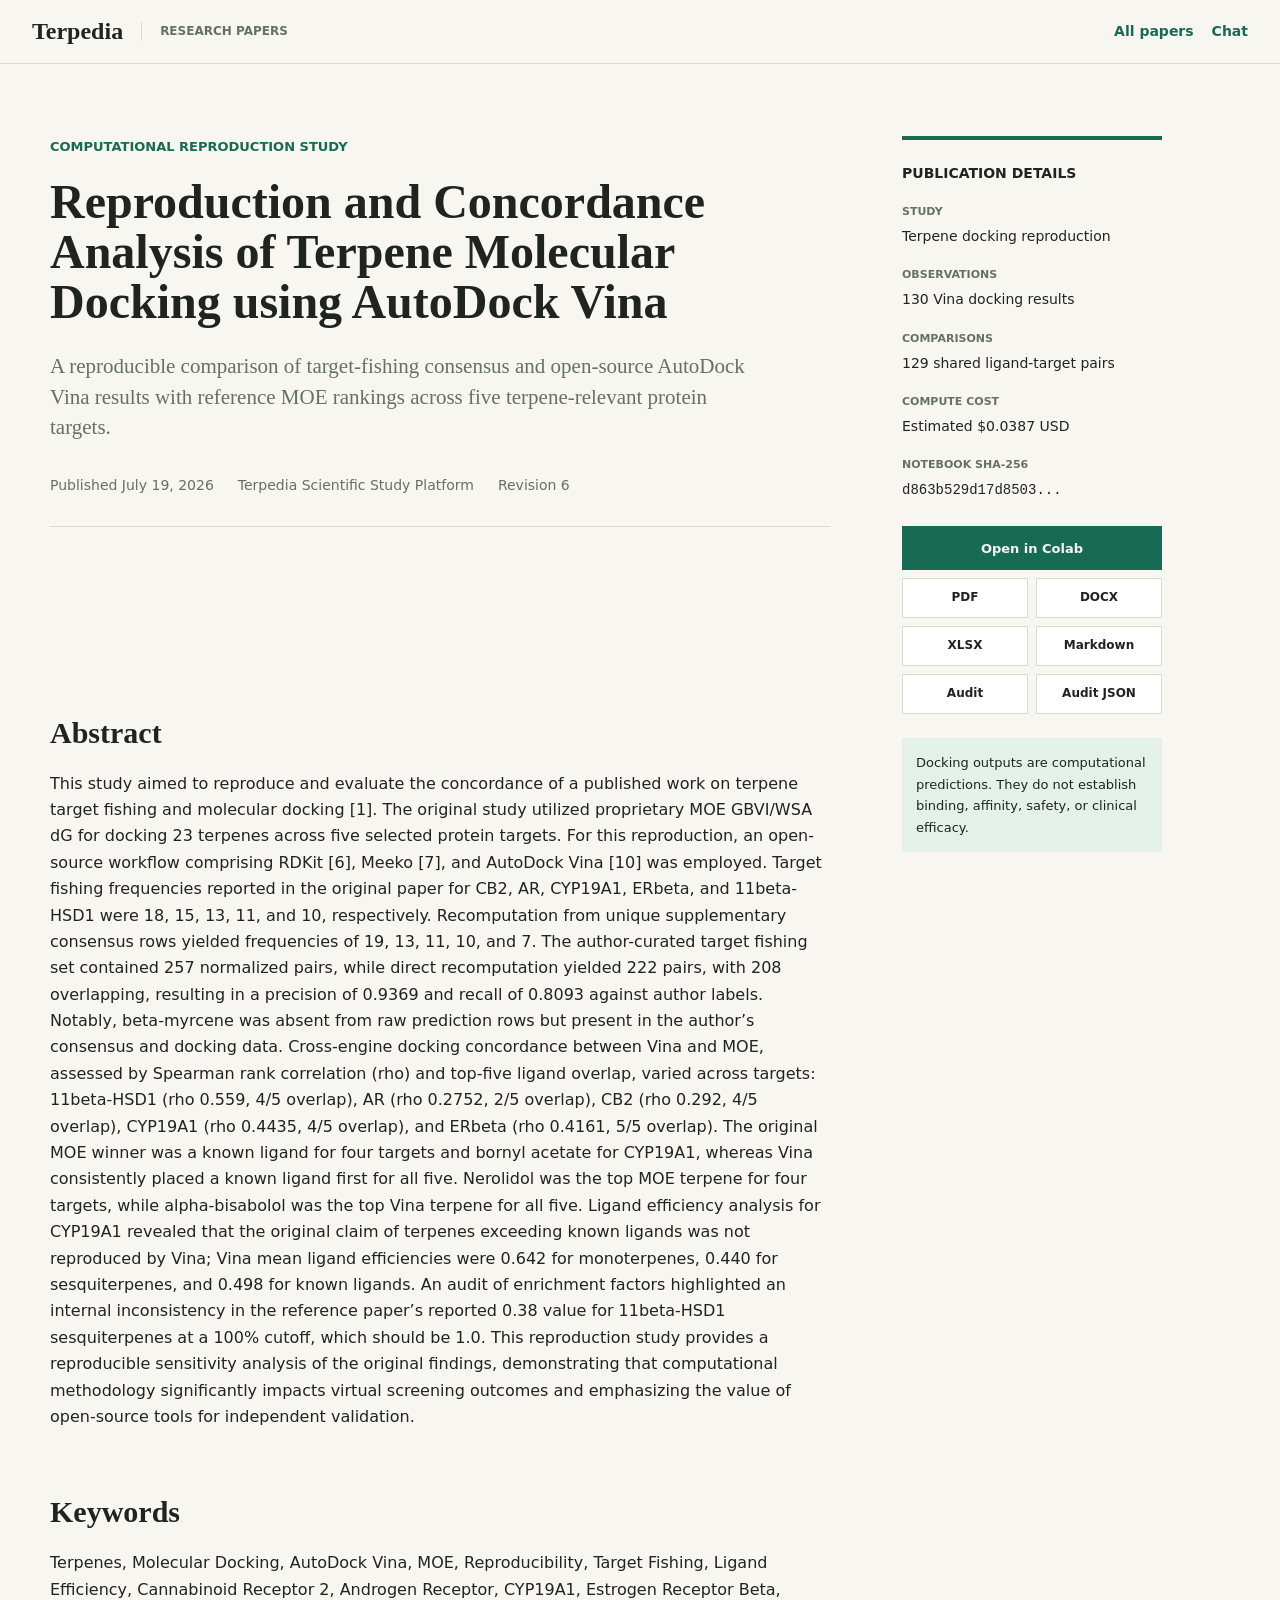
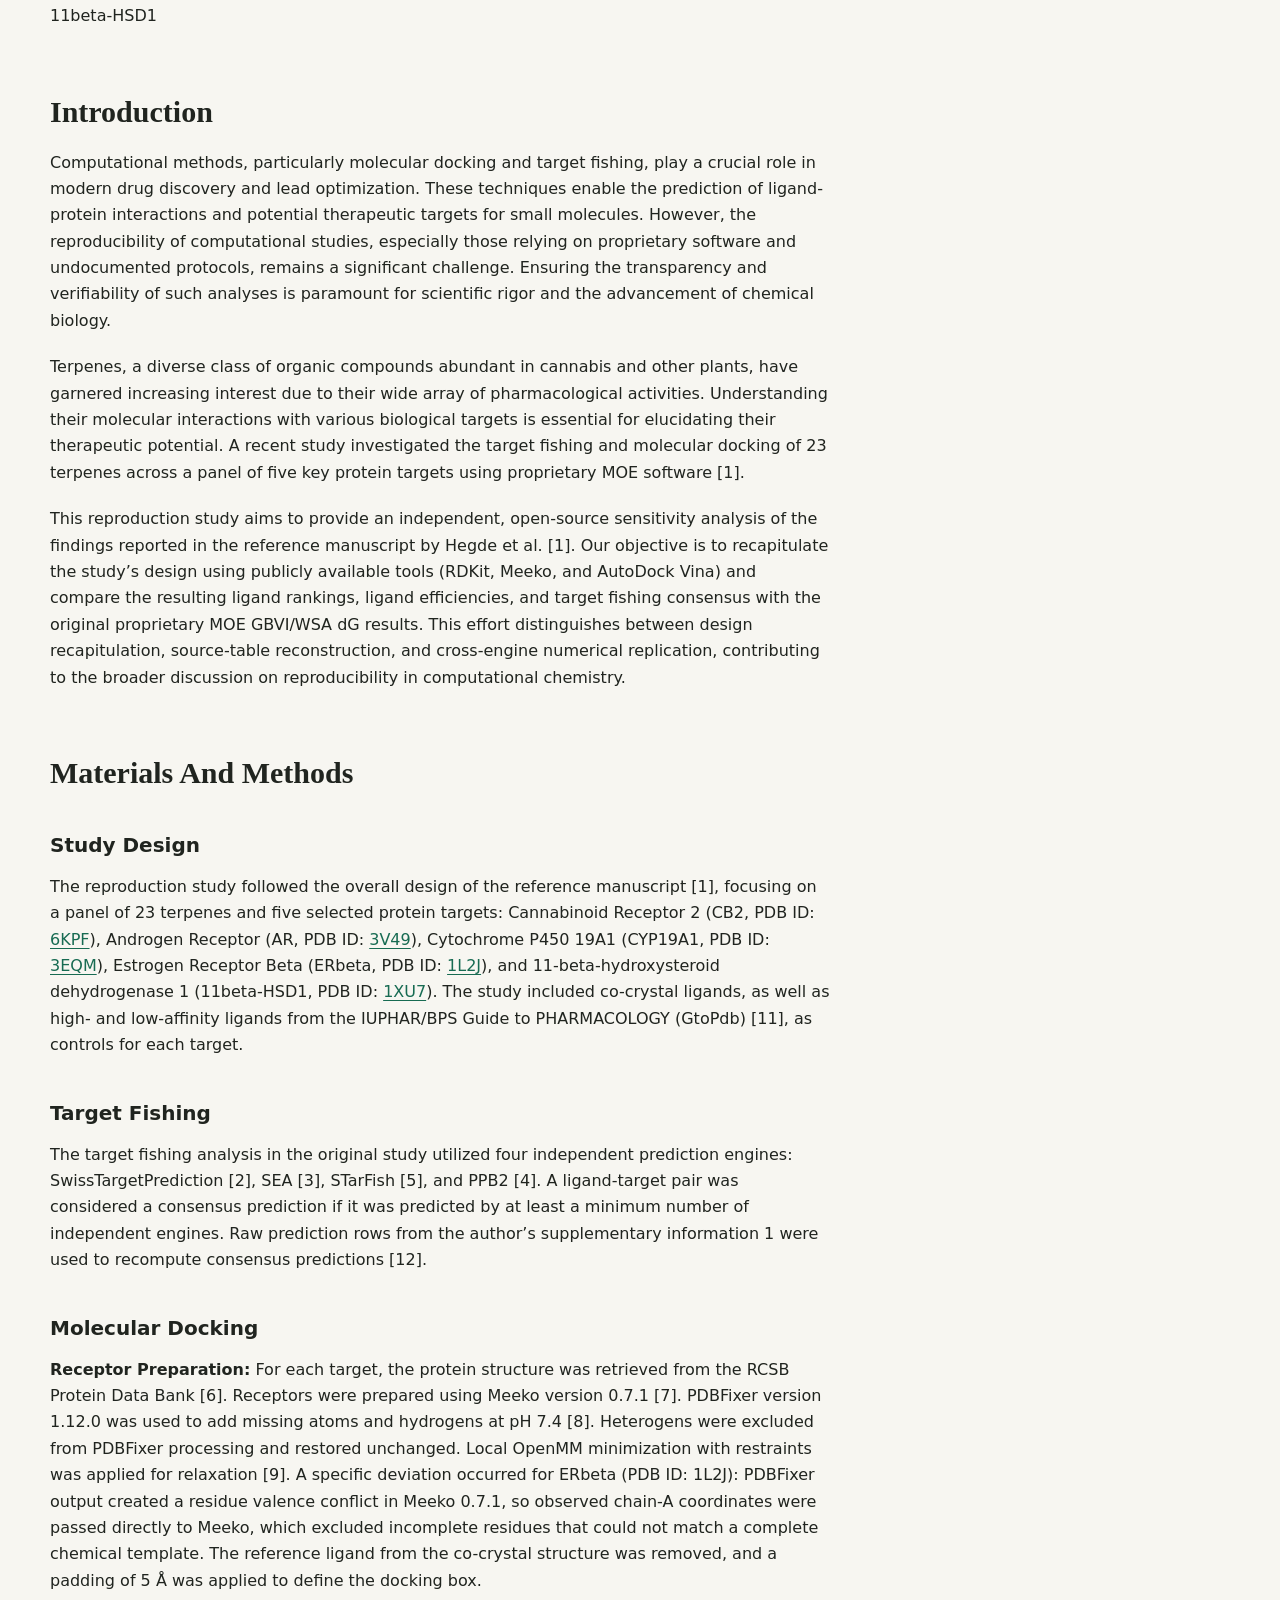
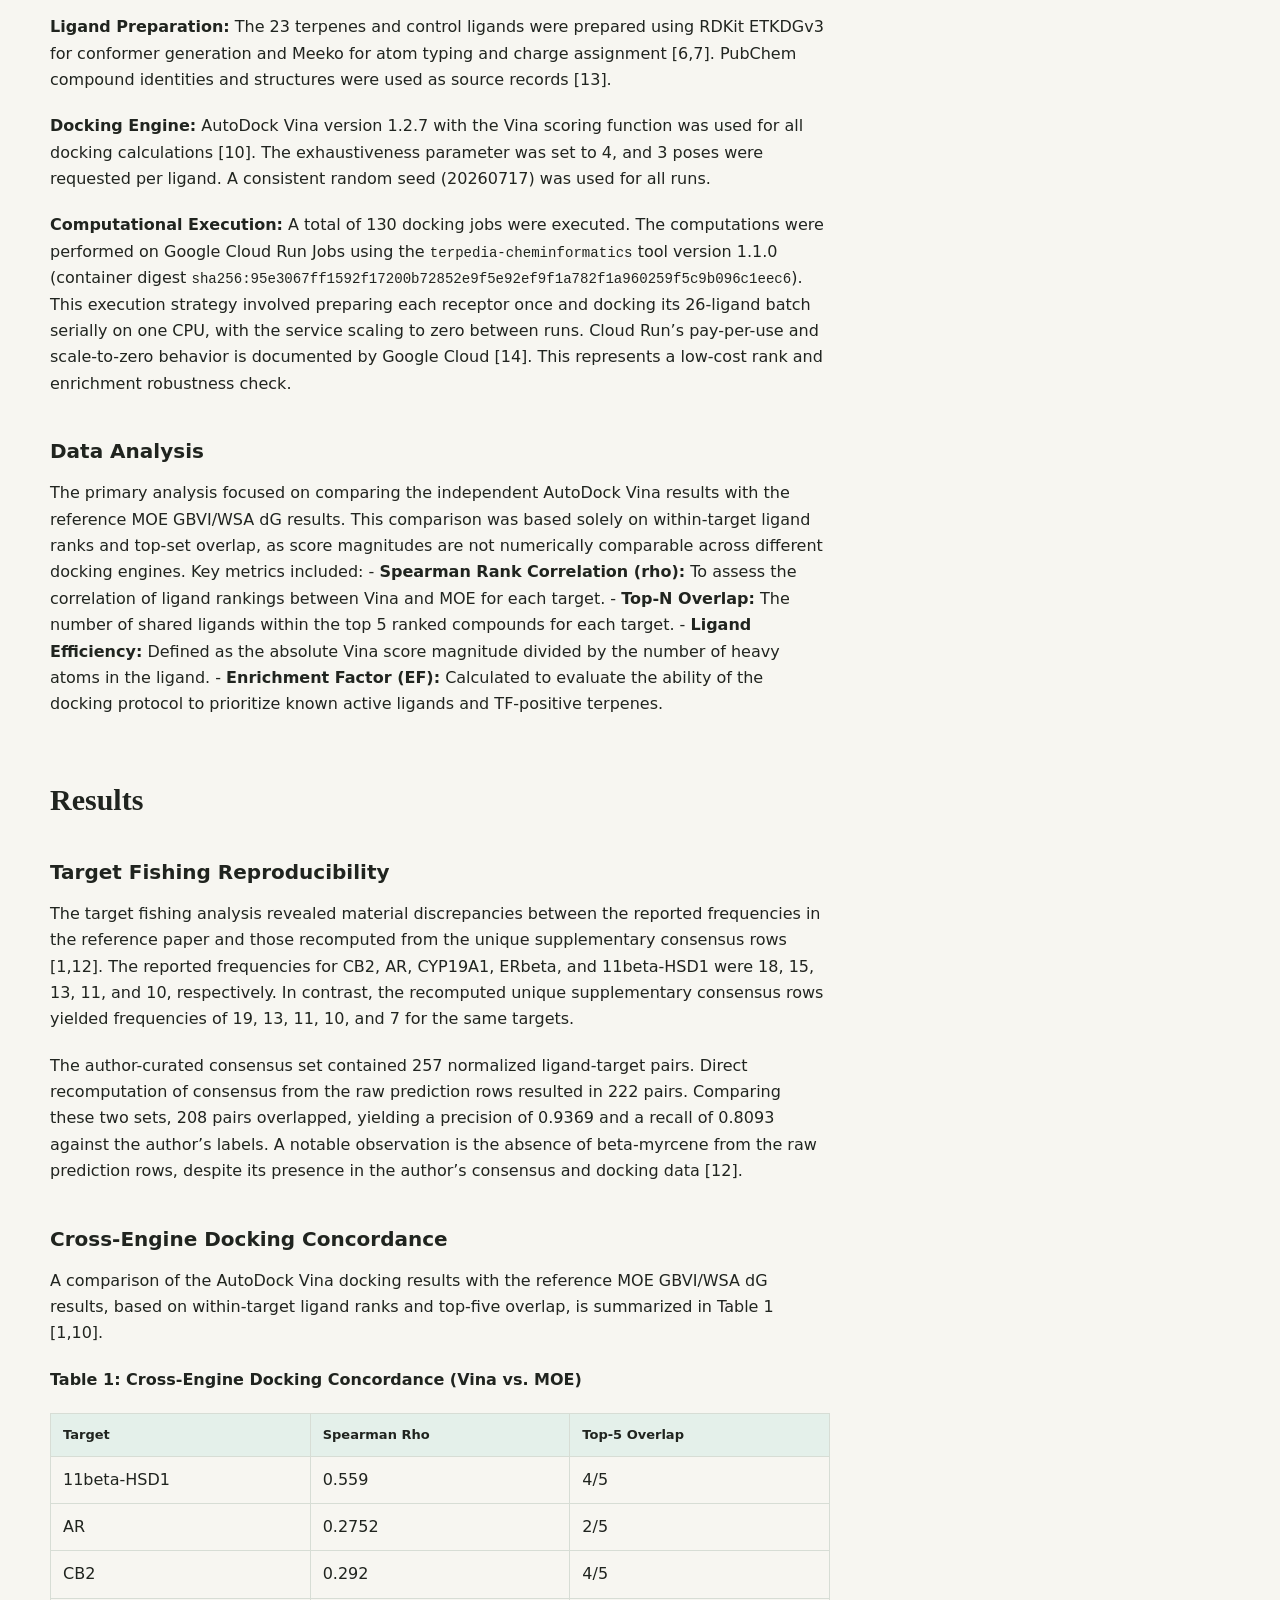
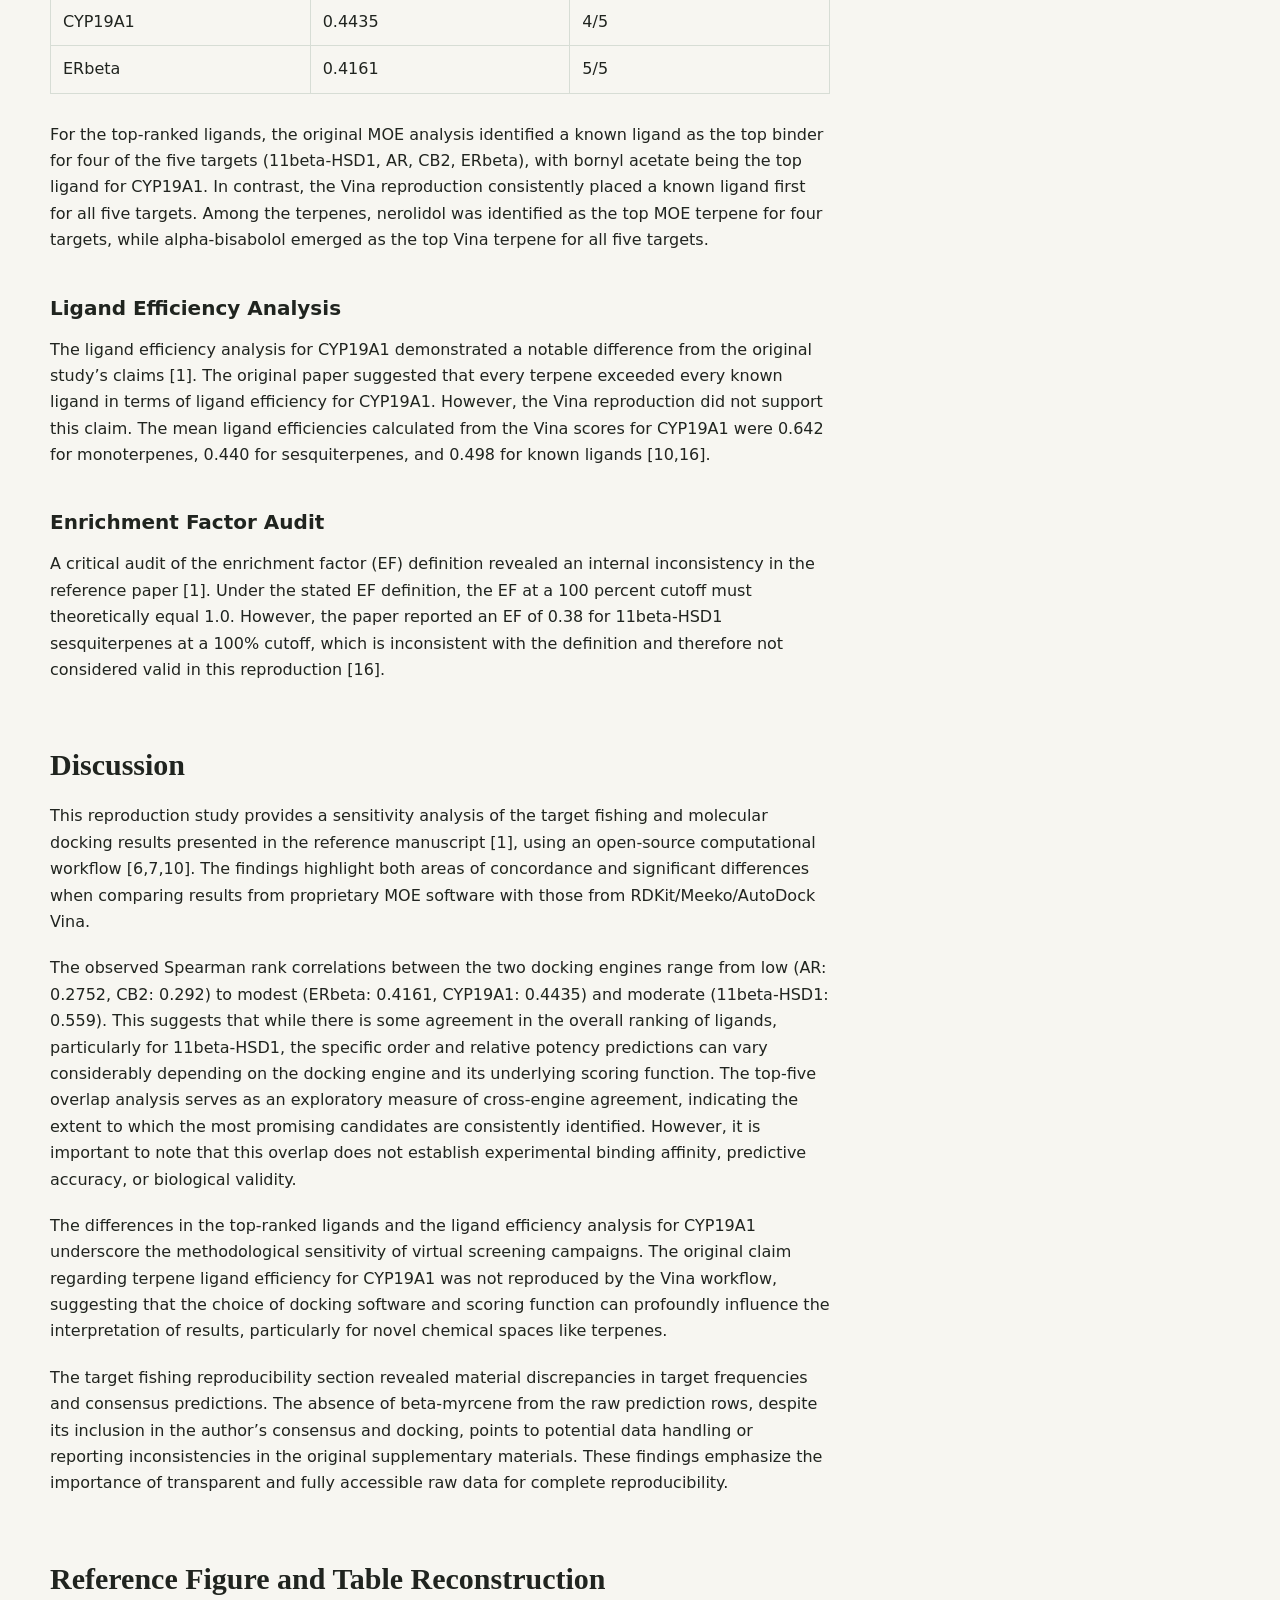
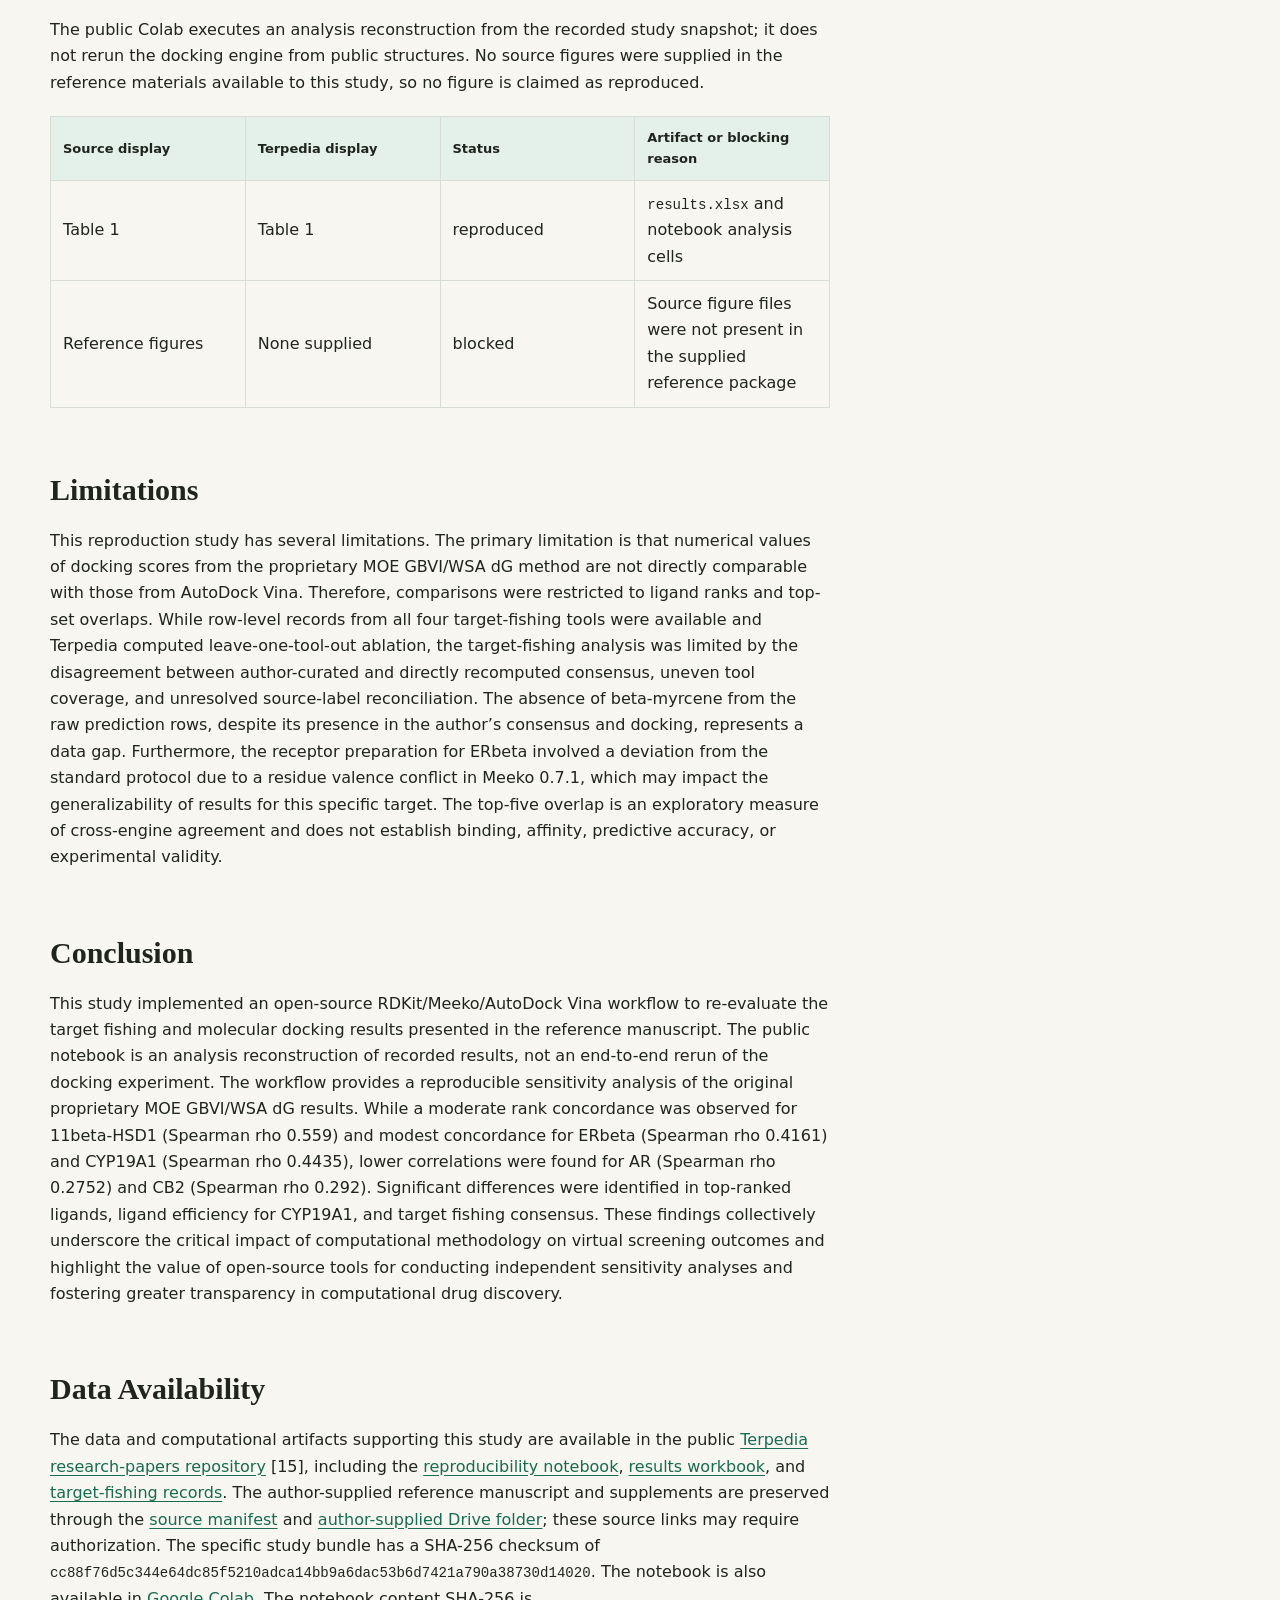
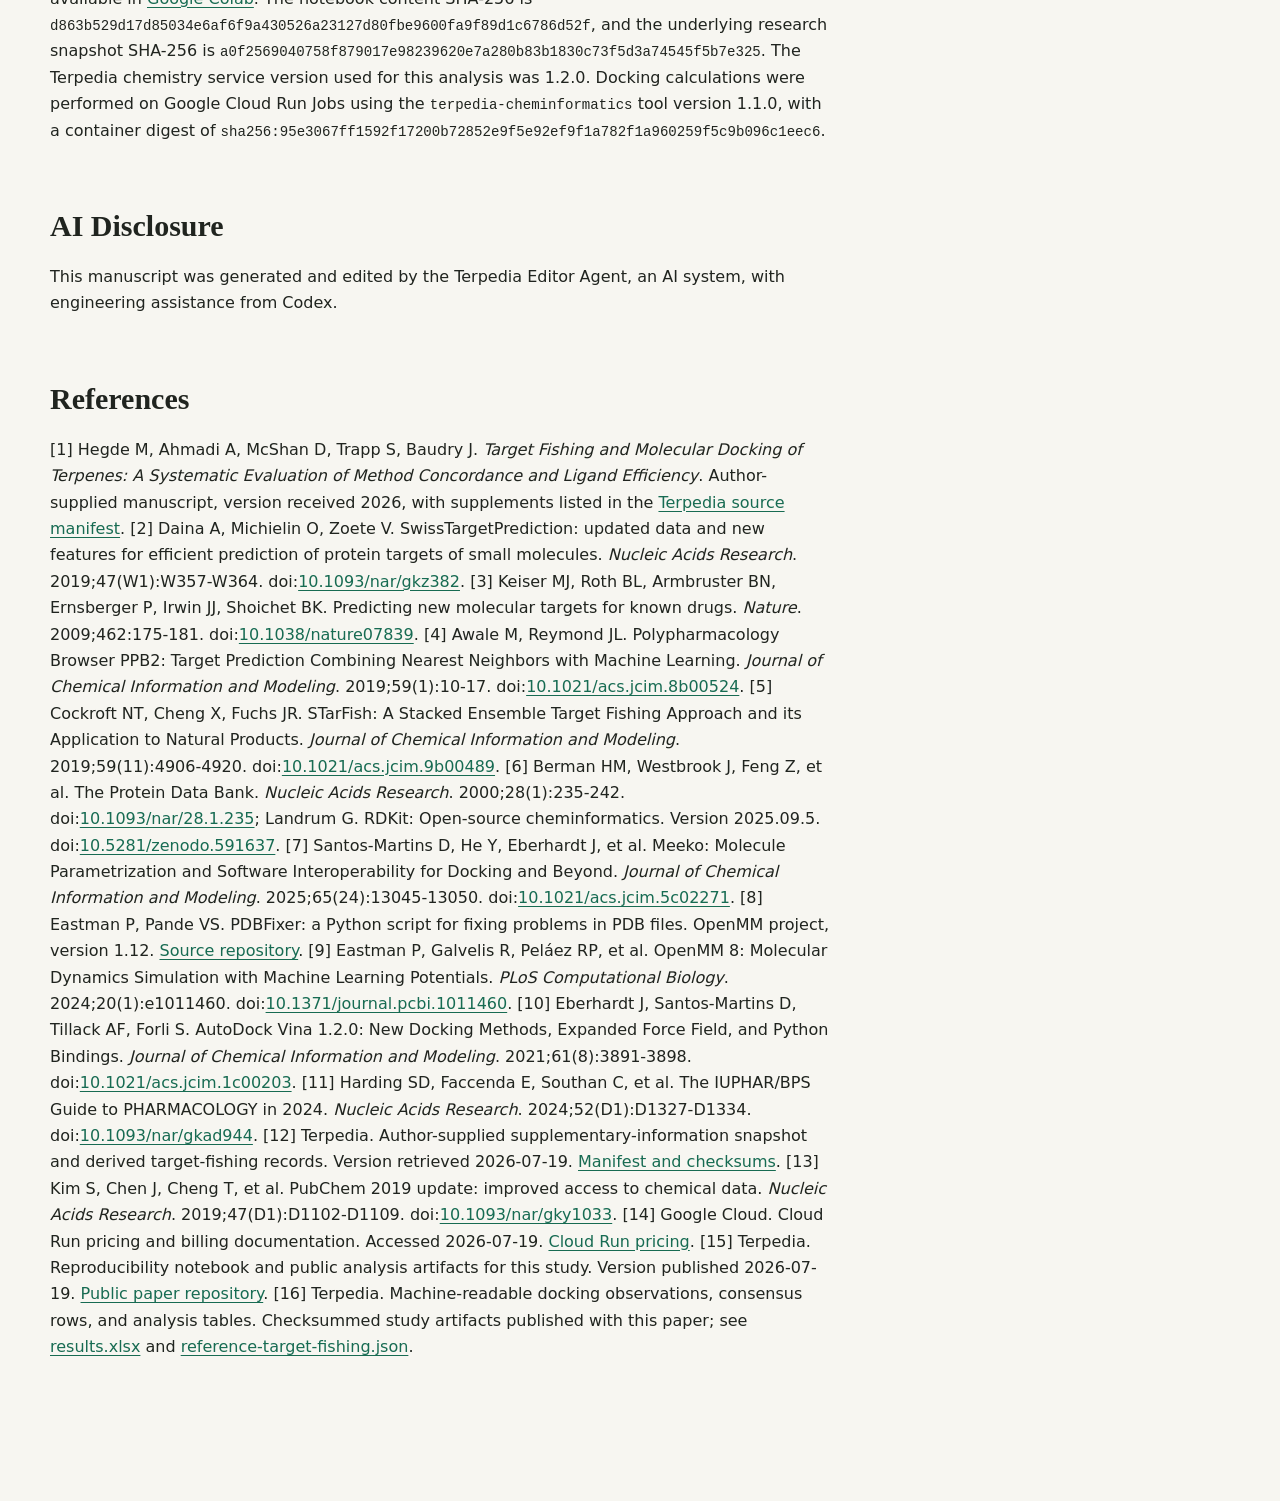
==== commit e2eb329b: "Add research quality audit and reproducibility traceability" ====
--- a/docs/papers/terpene-docking-reproduction/index.html
+++ b/docs/papers/terpene-docking-reproduction/index.html
@@ -288,6 +288,12 @@
 data handling or reporting inconsistencies in the original supplementary
 materials. These findings emphasize the importance of transparent and
 fully accessible raw data for complete reproducibility.</p>
+<h2 id="reference-figure-and-table-reconstruction">Reference Figure and Table Reconstruction</h2>
+<p>The public Colab executes an analysis reconstruction from the recorded study snapshot; it does not rerun the docking engine from public structures. No source figures were supplied in the reference materials available to this study, so no figure is claimed as reproduced.</p>
+<table><thead><tr><th>Source display</th><th>Terpedia display</th><th>Status</th><th>Artifact or blocking reason</th></tr></thead><tbody>
+<tr><td>Table 1</td><td>Table 1</td><td>reproduced</td><td><code>results.xlsx</code> and notebook analysis cells</td></tr>
+<tr><td>Reference figures</td><td>None supplied</td><td>blocked</td><td>Source figure files were not present in the supplied reference package</td></tr>
+</tbody></table>
 <h2 id="limitations">Limitations</h2>
 <p>This reproduction study has several limitations. The primary
 limitation is that numerical values of docking scores from the
@@ -307,9 +313,9 @@
 measure of cross-engine agreement and does not establish binding,
 affinity, predictive accuracy, or experimental validity.</p>
 <h2 id="conclusion">Conclusion</h2>
-<p>This reproduction study successfully implemented an open-source
+<p>This study implemented an open-source
 RDKit/Meeko/AutoDock Vina workflow to re-evaluate the target fishing and
-molecular docking of terpenes as presented in the reference manuscript.
+ molecular docking results presented in the reference manuscript. The public notebook is an analysis reconstruction of recorded results, not an end-to-end rerun of the docking experiment.
 The workflow provides a reproducible sensitivity analysis of the
 original proprietary MOE GBVI/WSA dG results. While a moderate rank
 concordance was observed for 11beta-HSD1 (Spearman rho 0.559) and modest
@@ -438,6 +444,8 @@
           <a href="downloads/paper.docx">DOCX</a>
           <a href="downloads/results.xlsx">XLSX</a>
           <a href="downloads/paper.md">Markdown</a>
+          <a href="downloads/quality-audit.md">Audit</a>
+          <a href="downloads/quality-audit.json">Audit JSON</a>
         </div>
         <p class="notice">Docking outputs are computational predictions. They do not establish binding, affinity, safety, or clinical efficacy.</p>
       </div>
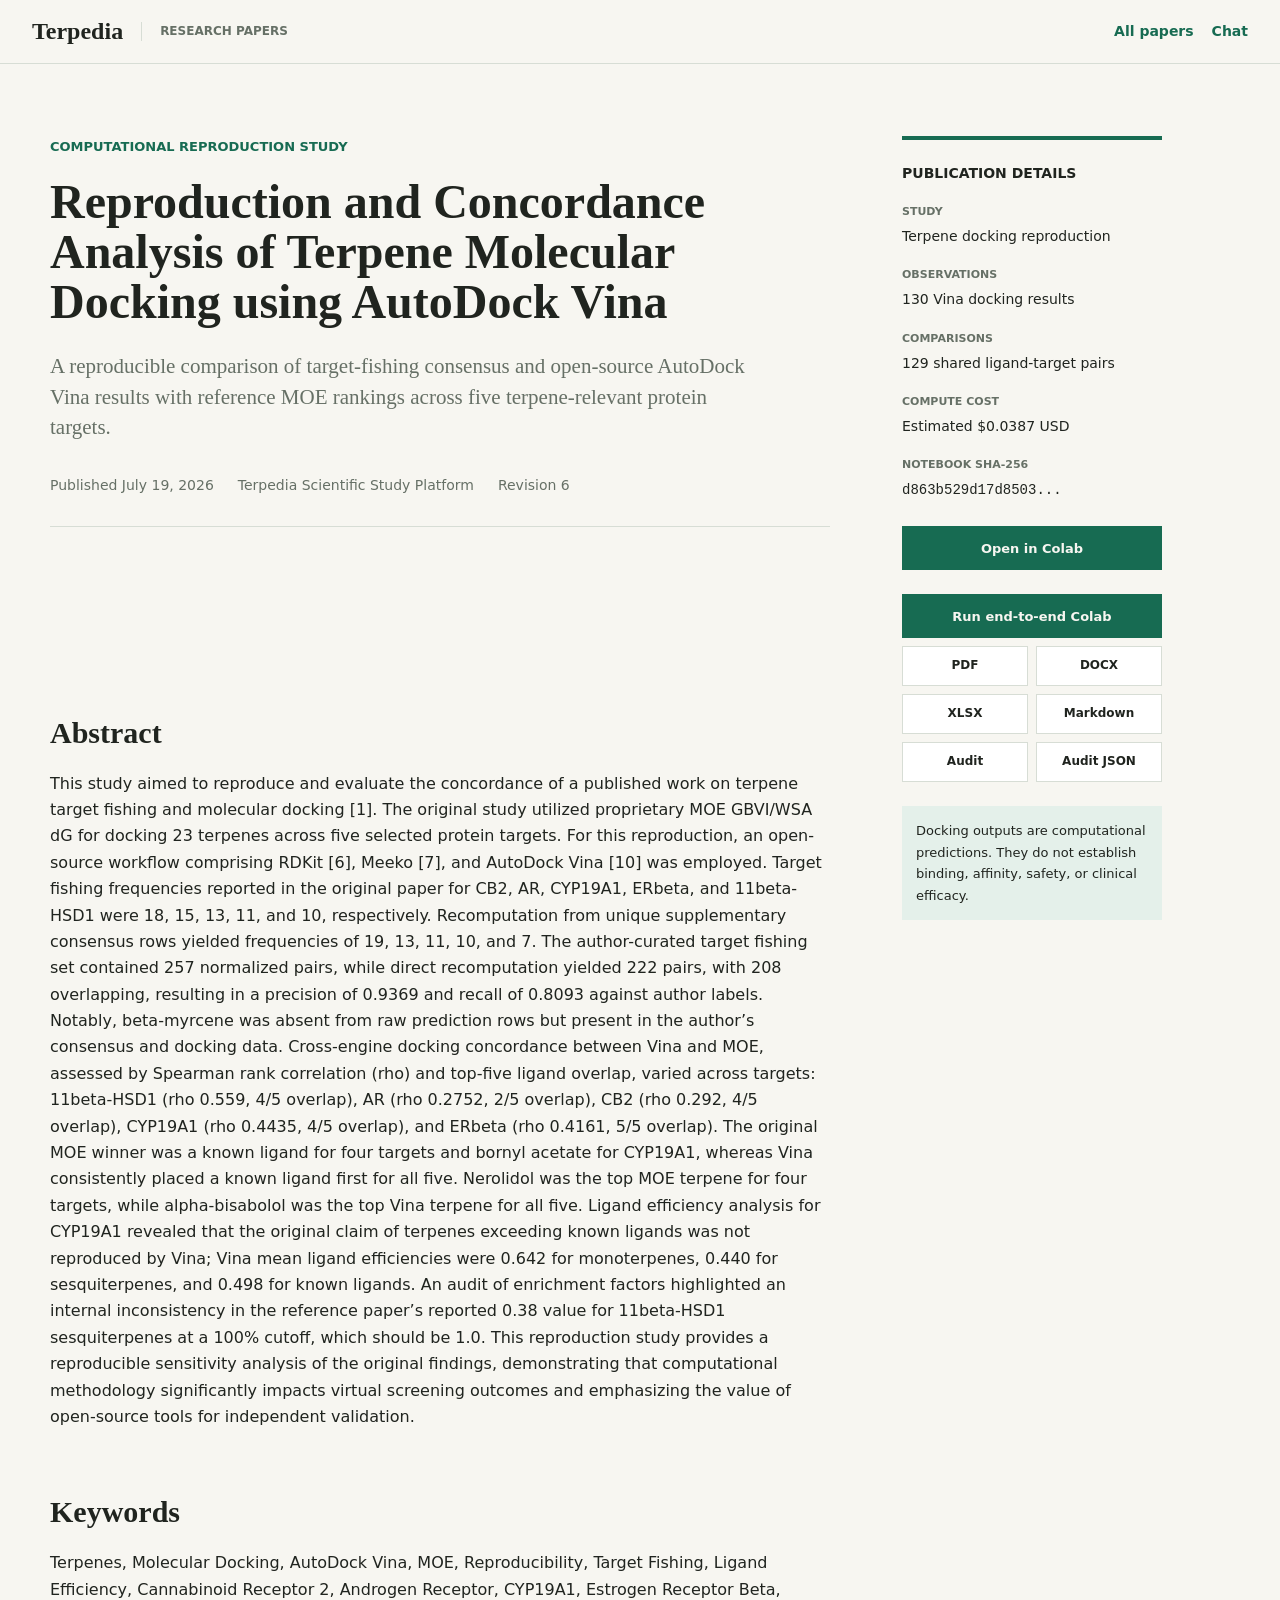
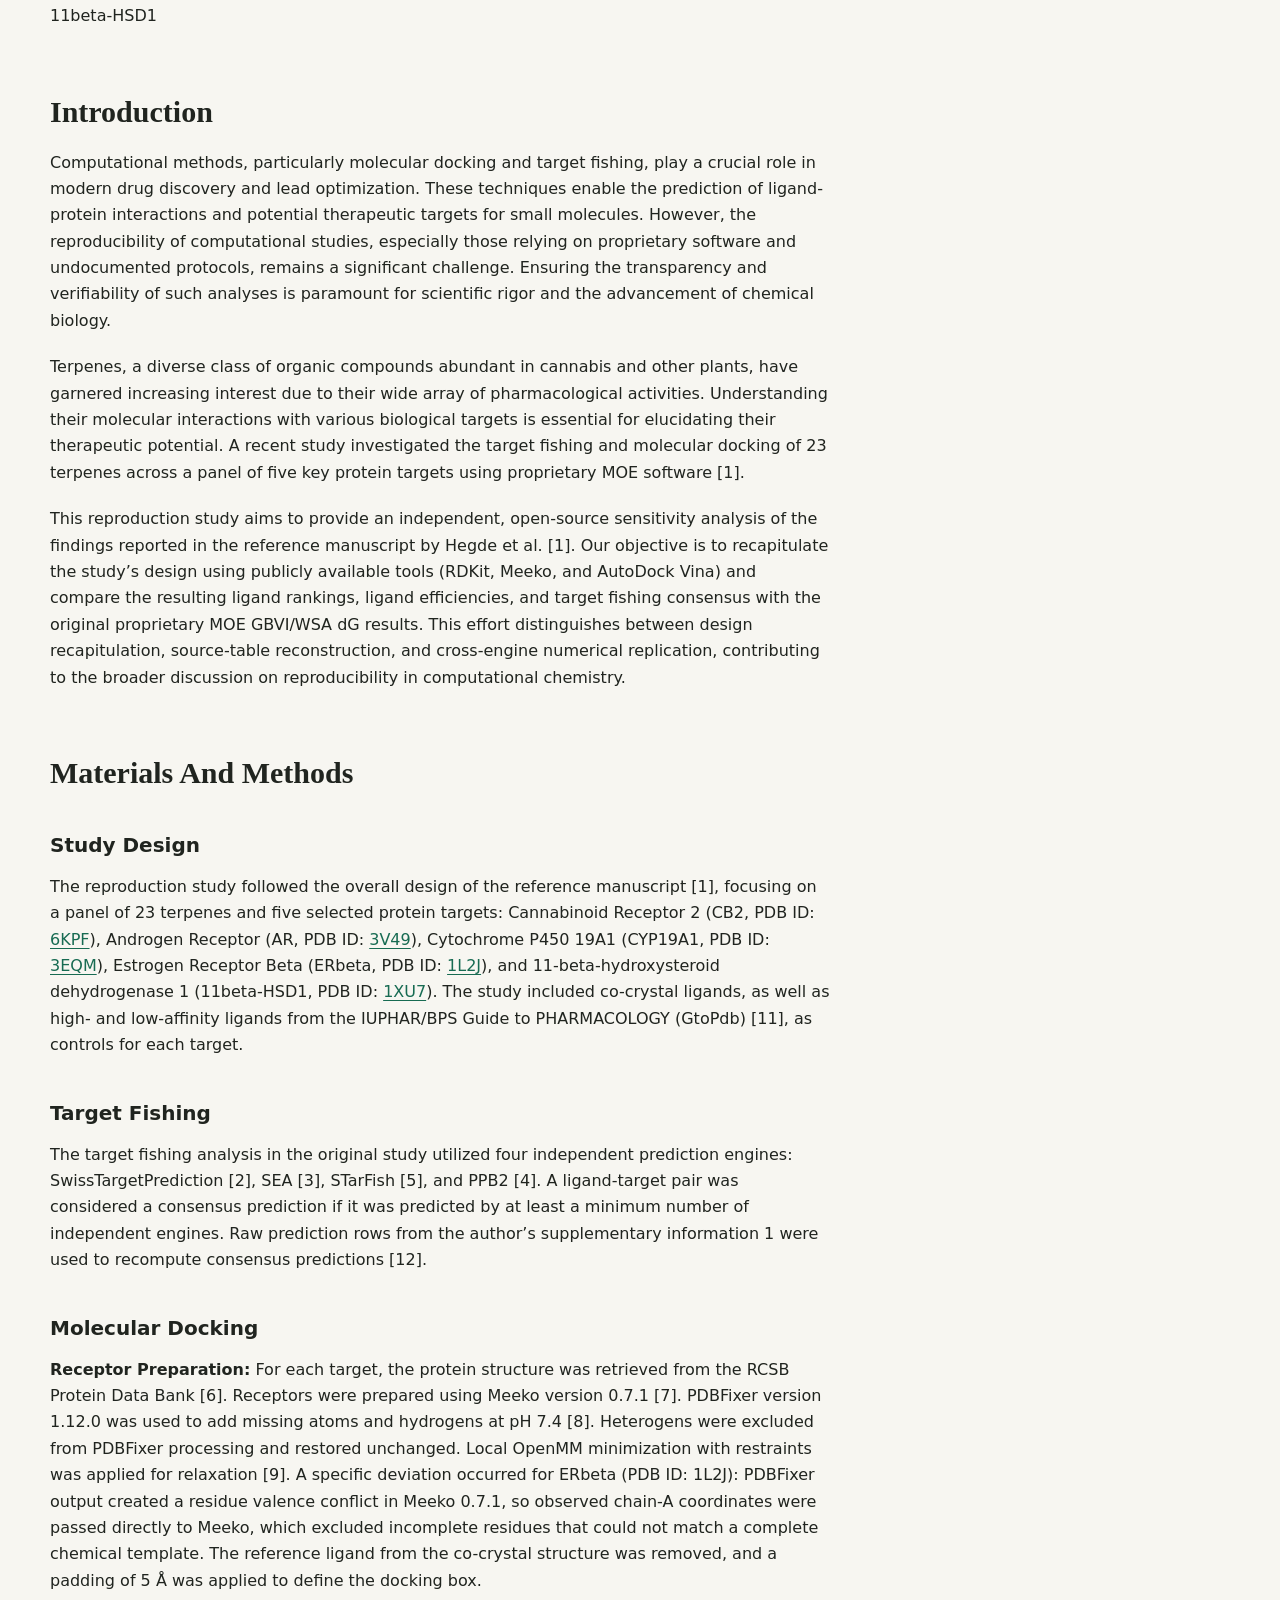
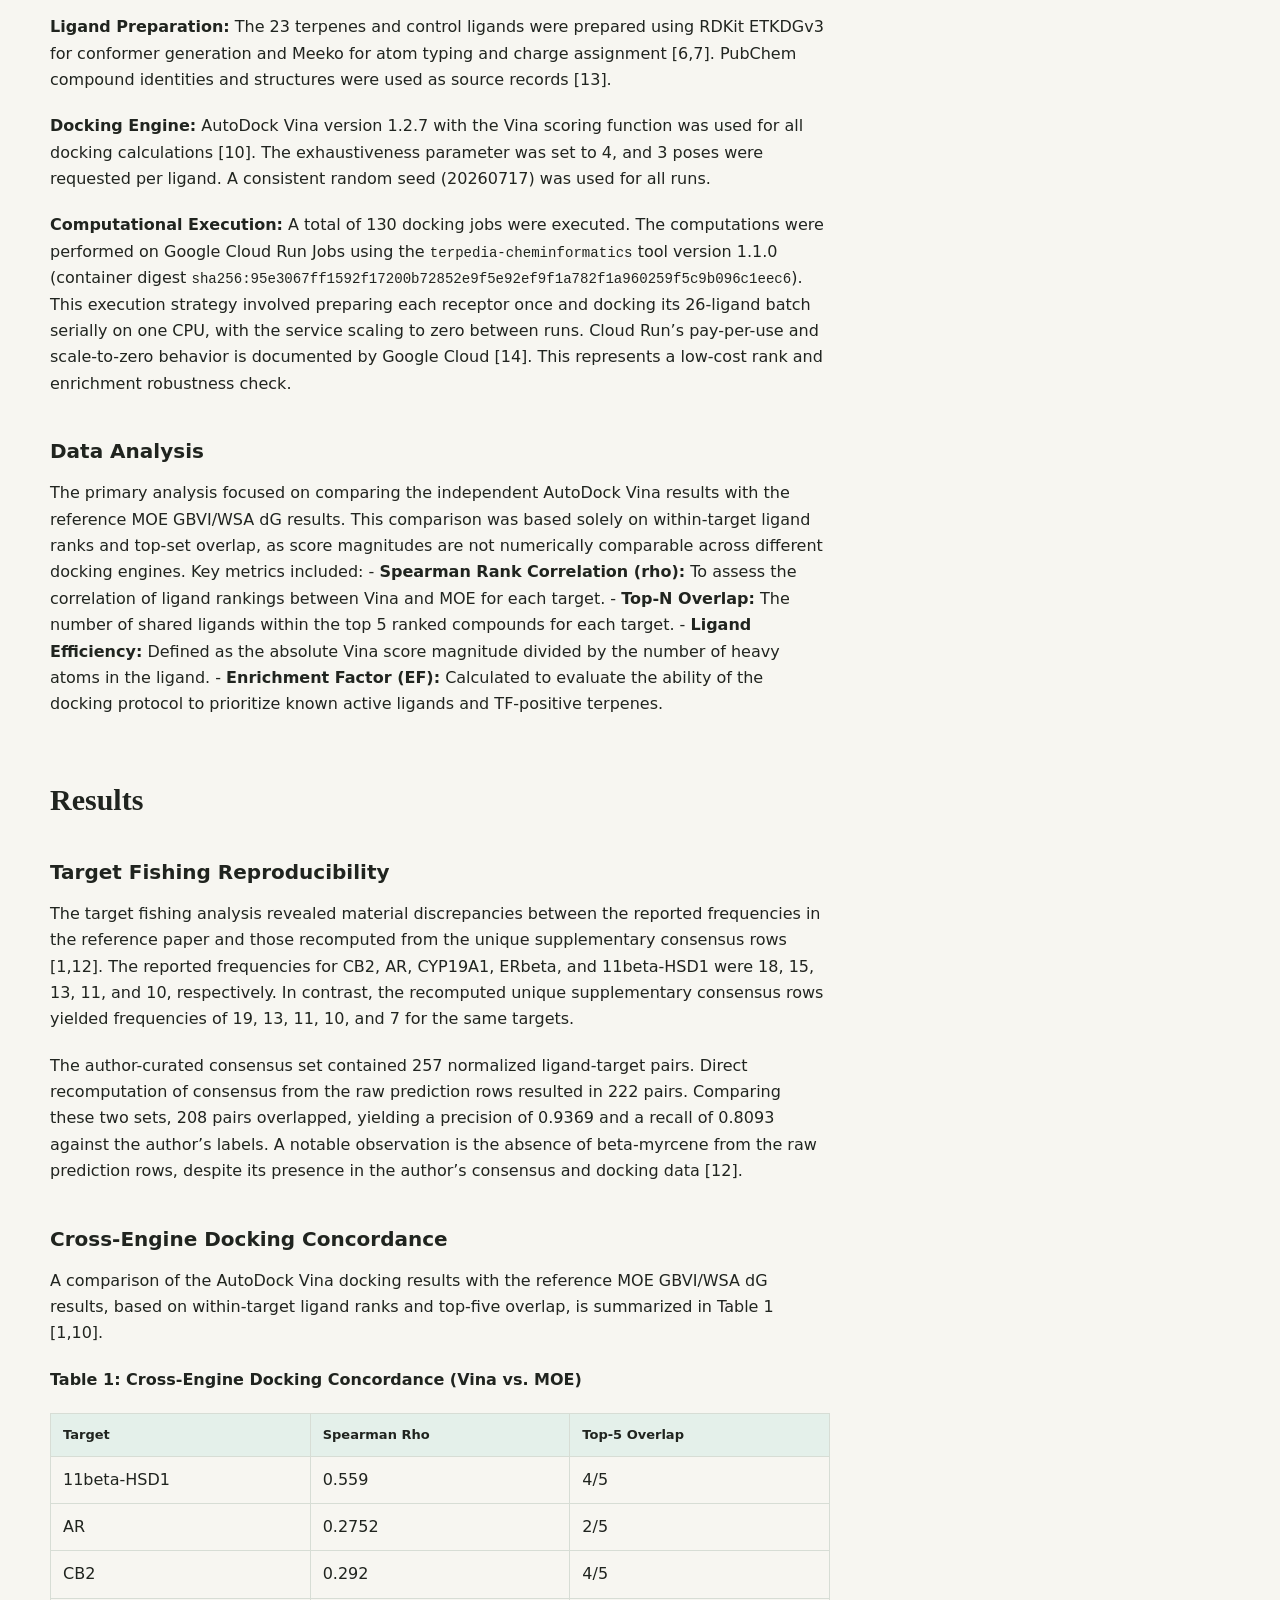
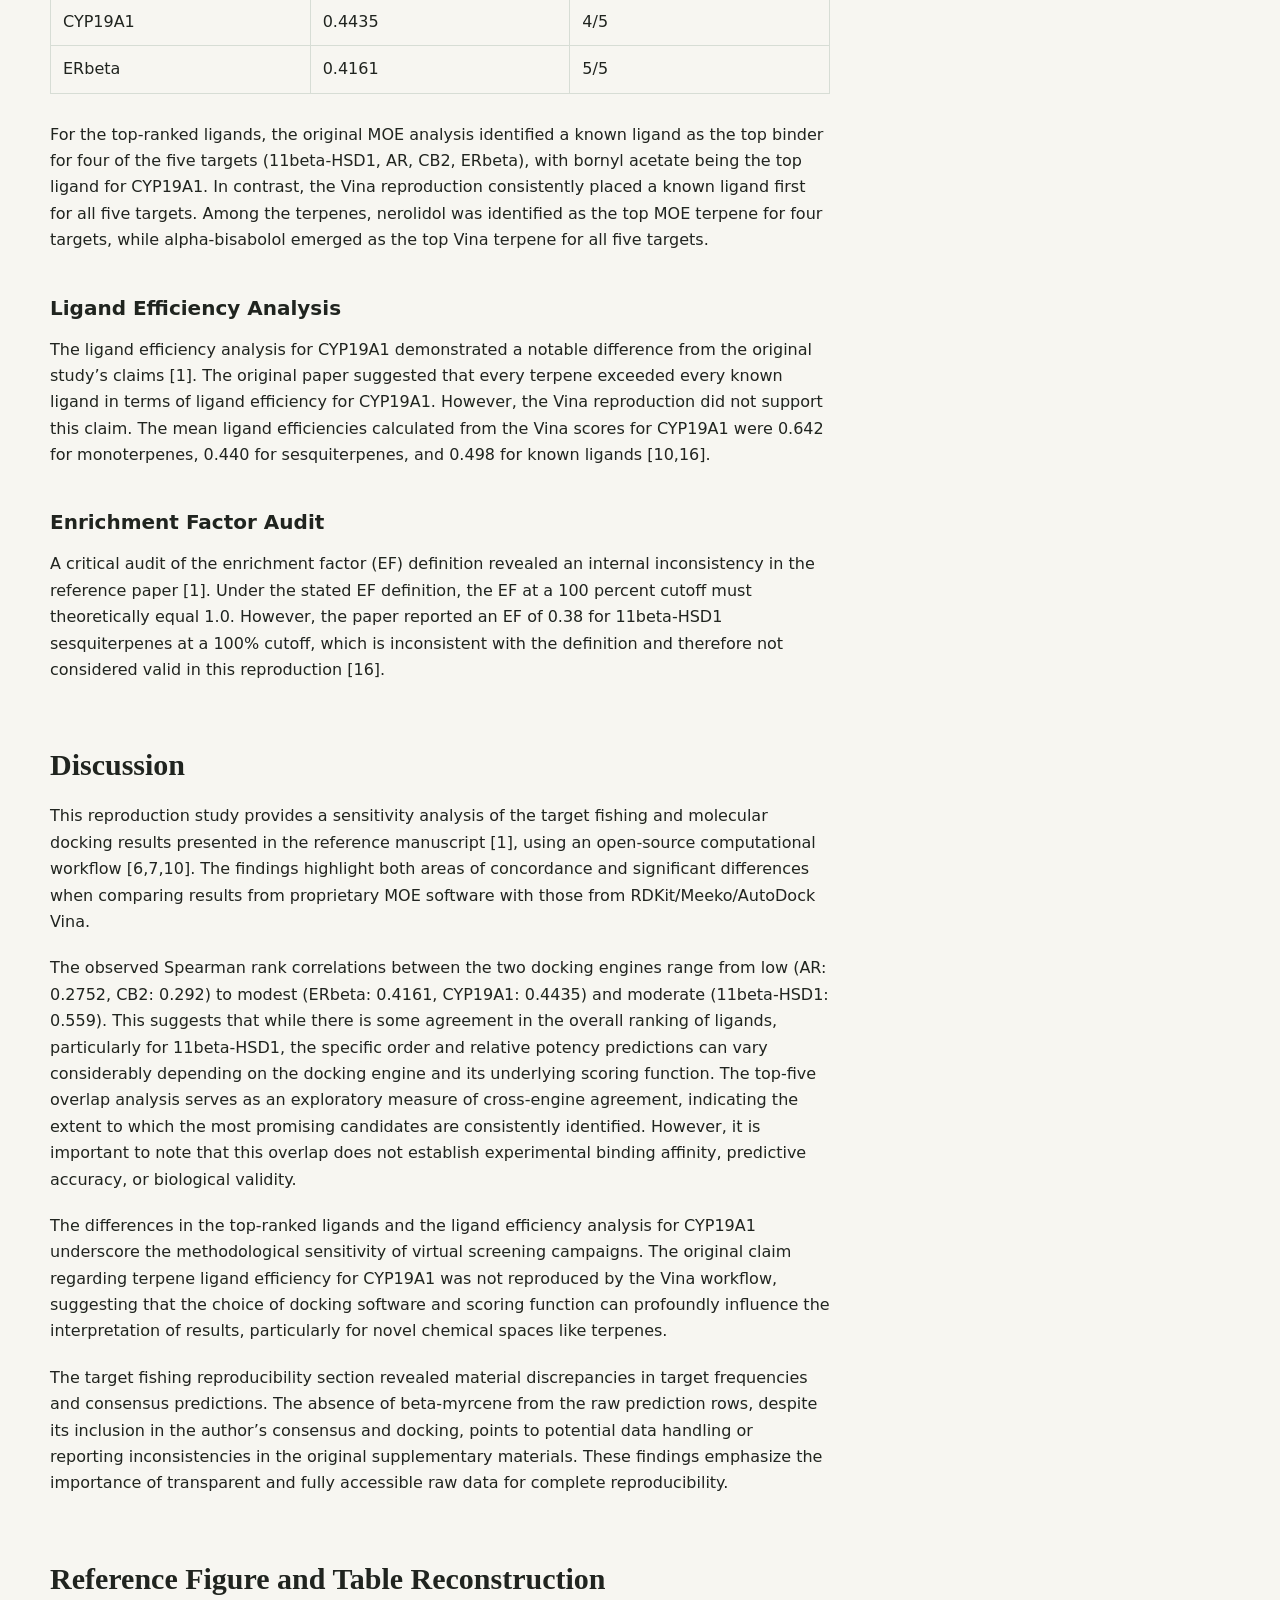
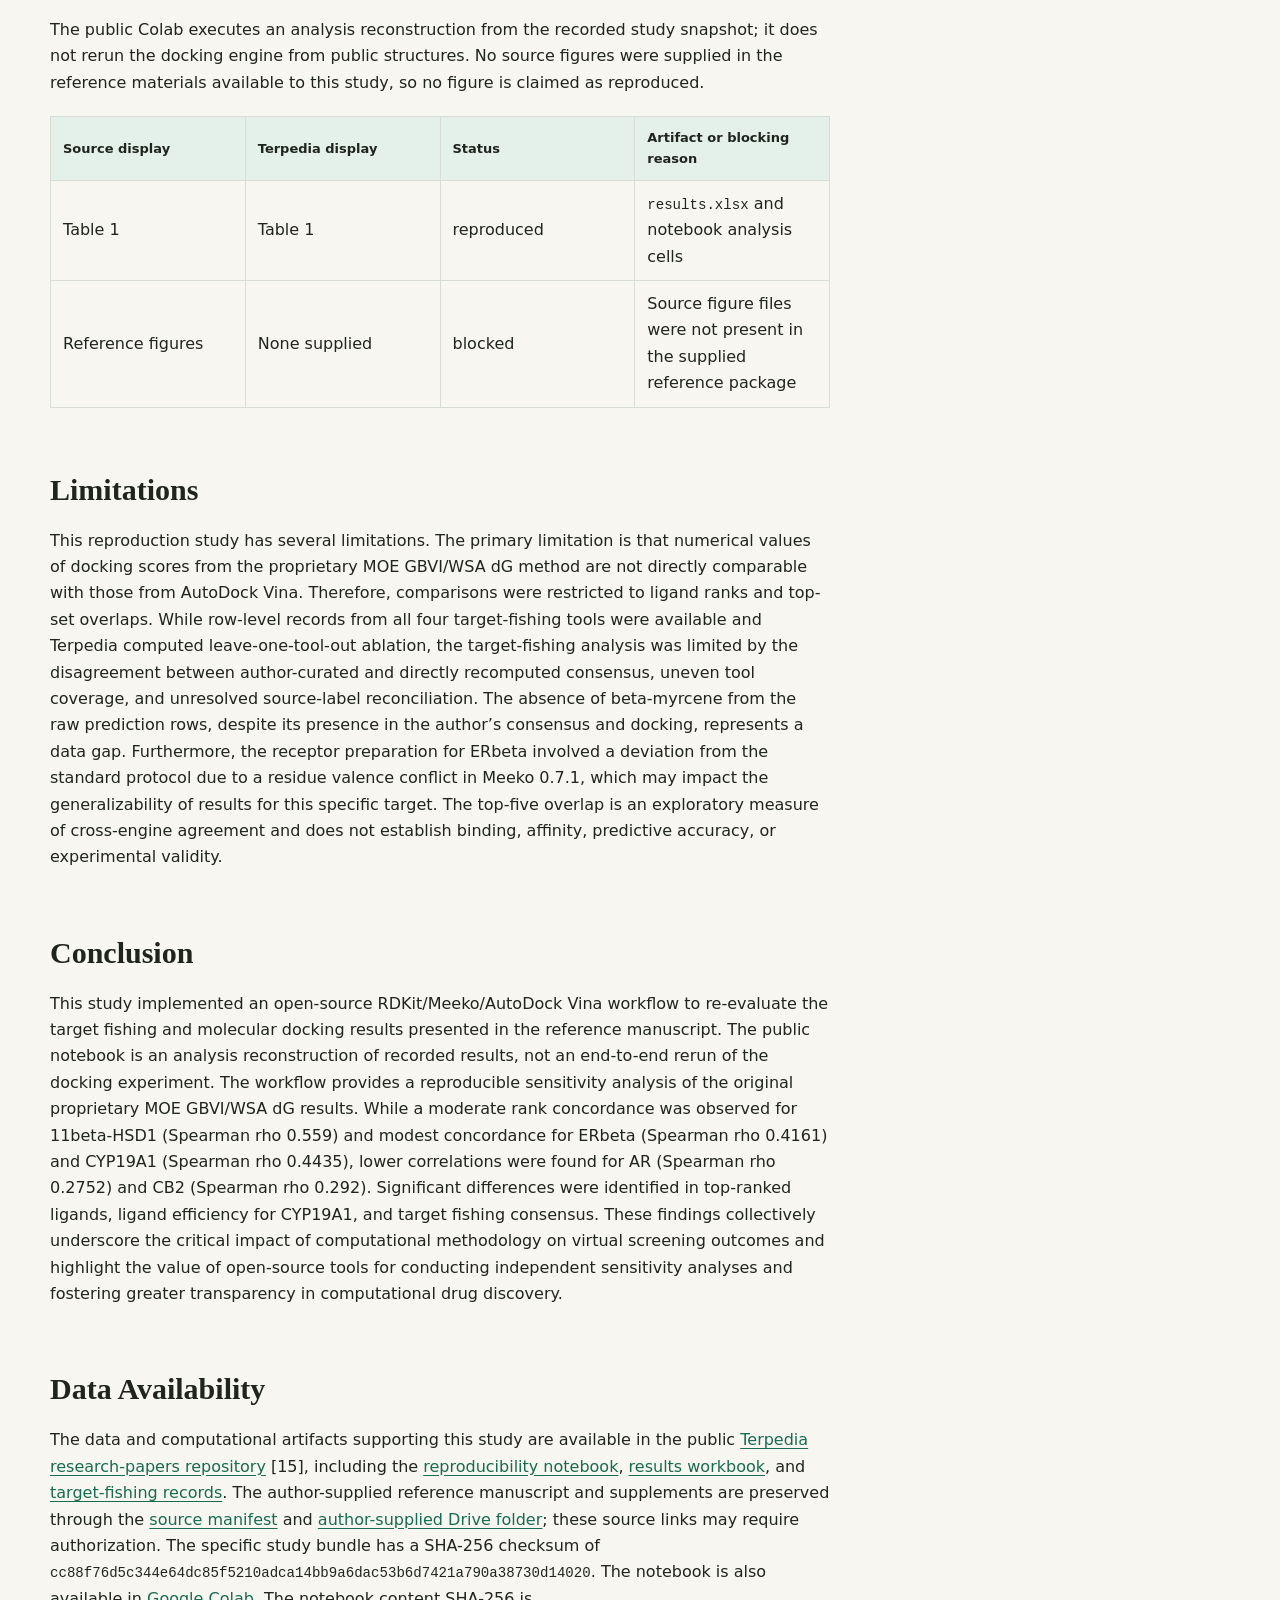
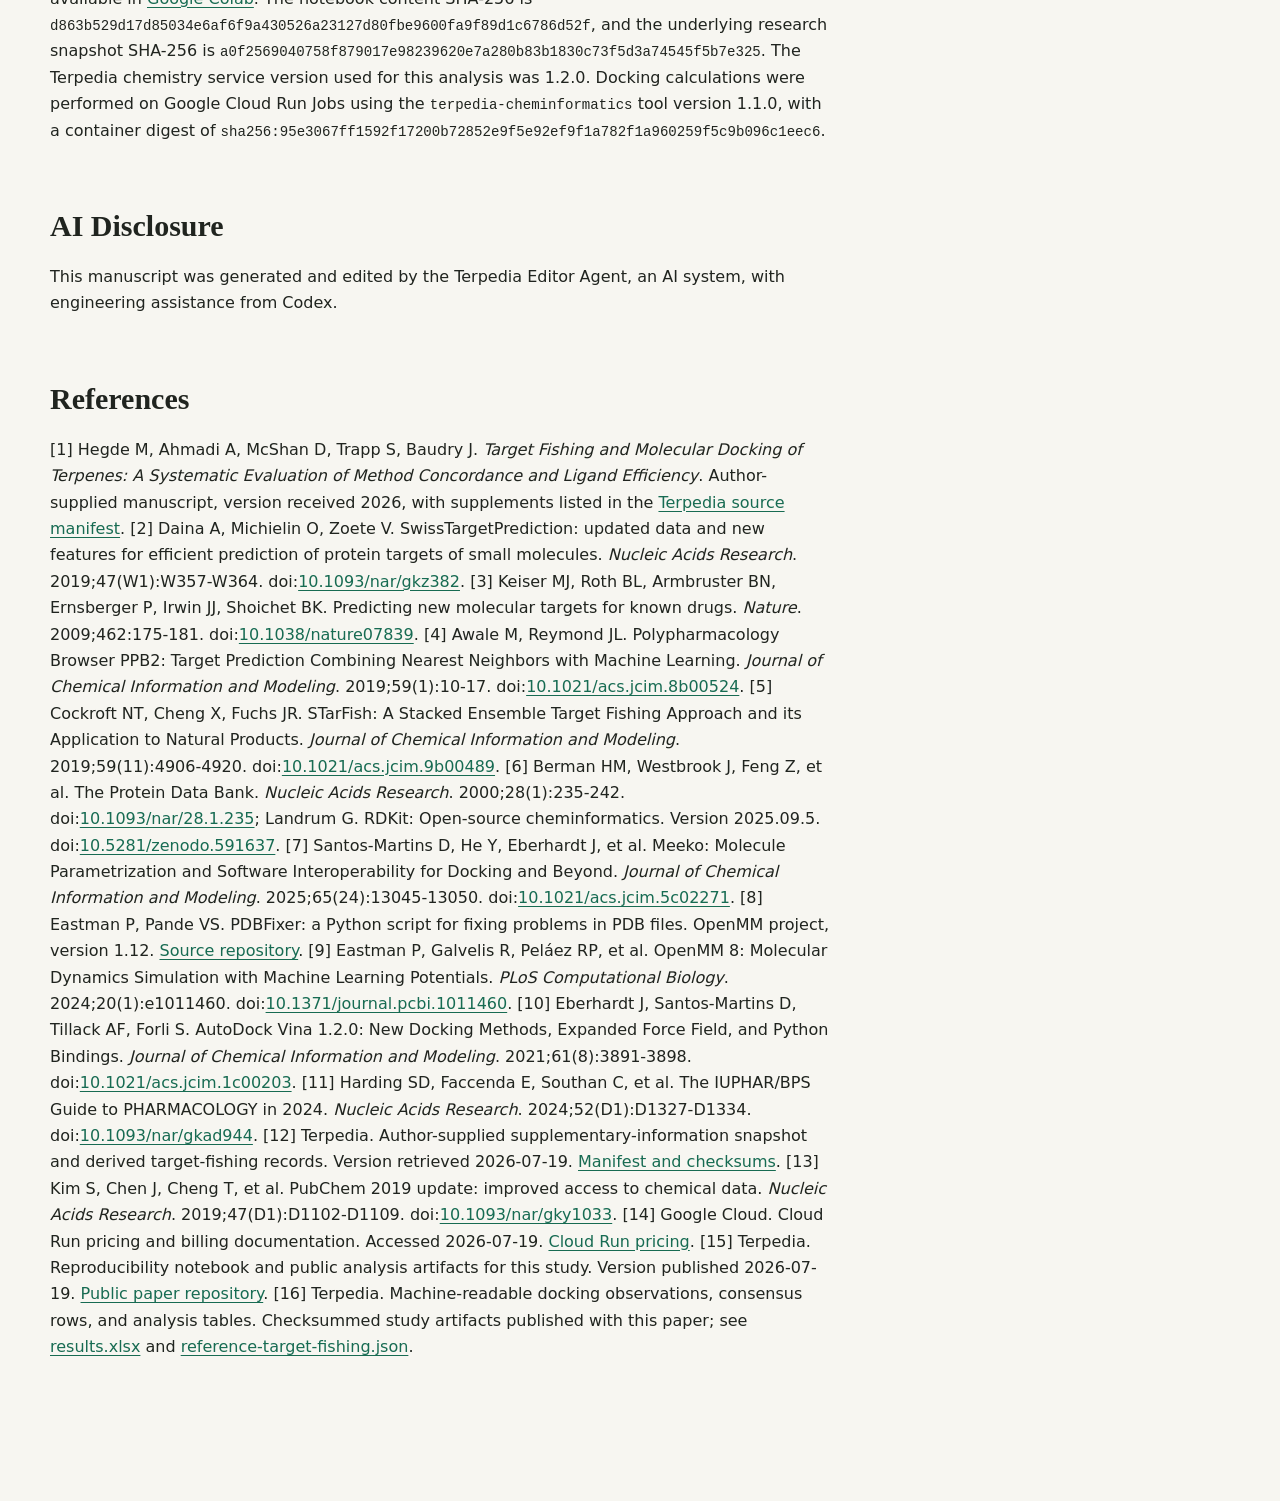
==== commit 3944e689: "Add runnable end-to-end docking Colab" ====
--- a/docs/papers/terpene-docking-reproduction/index.html
+++ b/docs/papers/terpene-docking-reproduction/index.html
@@ -439,6 +439,7 @@
           <dt>Notebook SHA-256</dt><dd><code>d863b529d17d8503...</code></dd>
         </dl>
         <a class="colab-link" href="https://colab.research.google.com/github/Terpedia/terpedia-research-papers/blob/main/docs/papers/terpene-docking-reproduction/notebooks/reproducibility.ipynb">Open in Colab</a>
+        <a class="colab-link" href="https://colab.research.google.com/github/Terpedia/terpedia-research-papers/blob/main/docs/papers/terpene-docking-reproduction/notebooks/end-to-end-rerun.ipynb">Run end-to-end Colab</a>
         <div class="downloads" aria-label="Downloads">
           <a href="downloads/paper.pdf">PDF</a>
           <a href="downloads/paper.docx">DOCX</a>
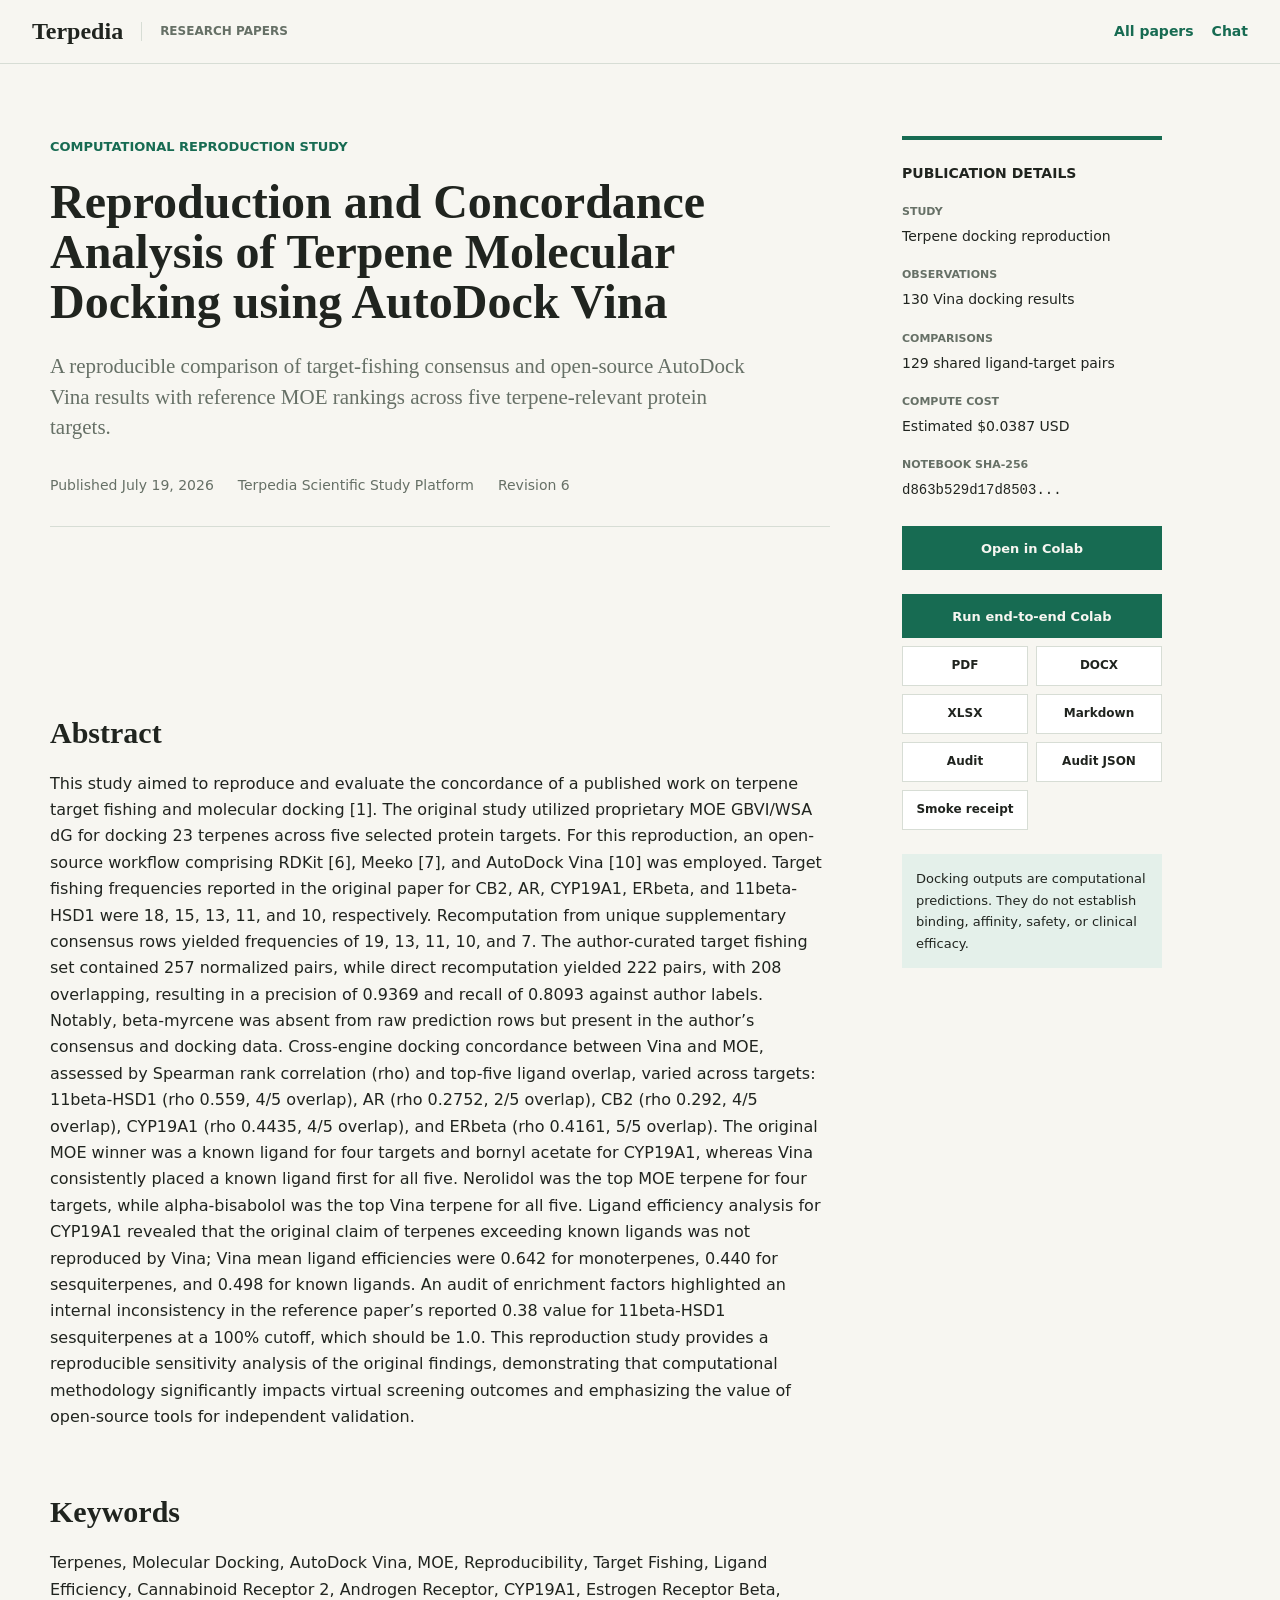
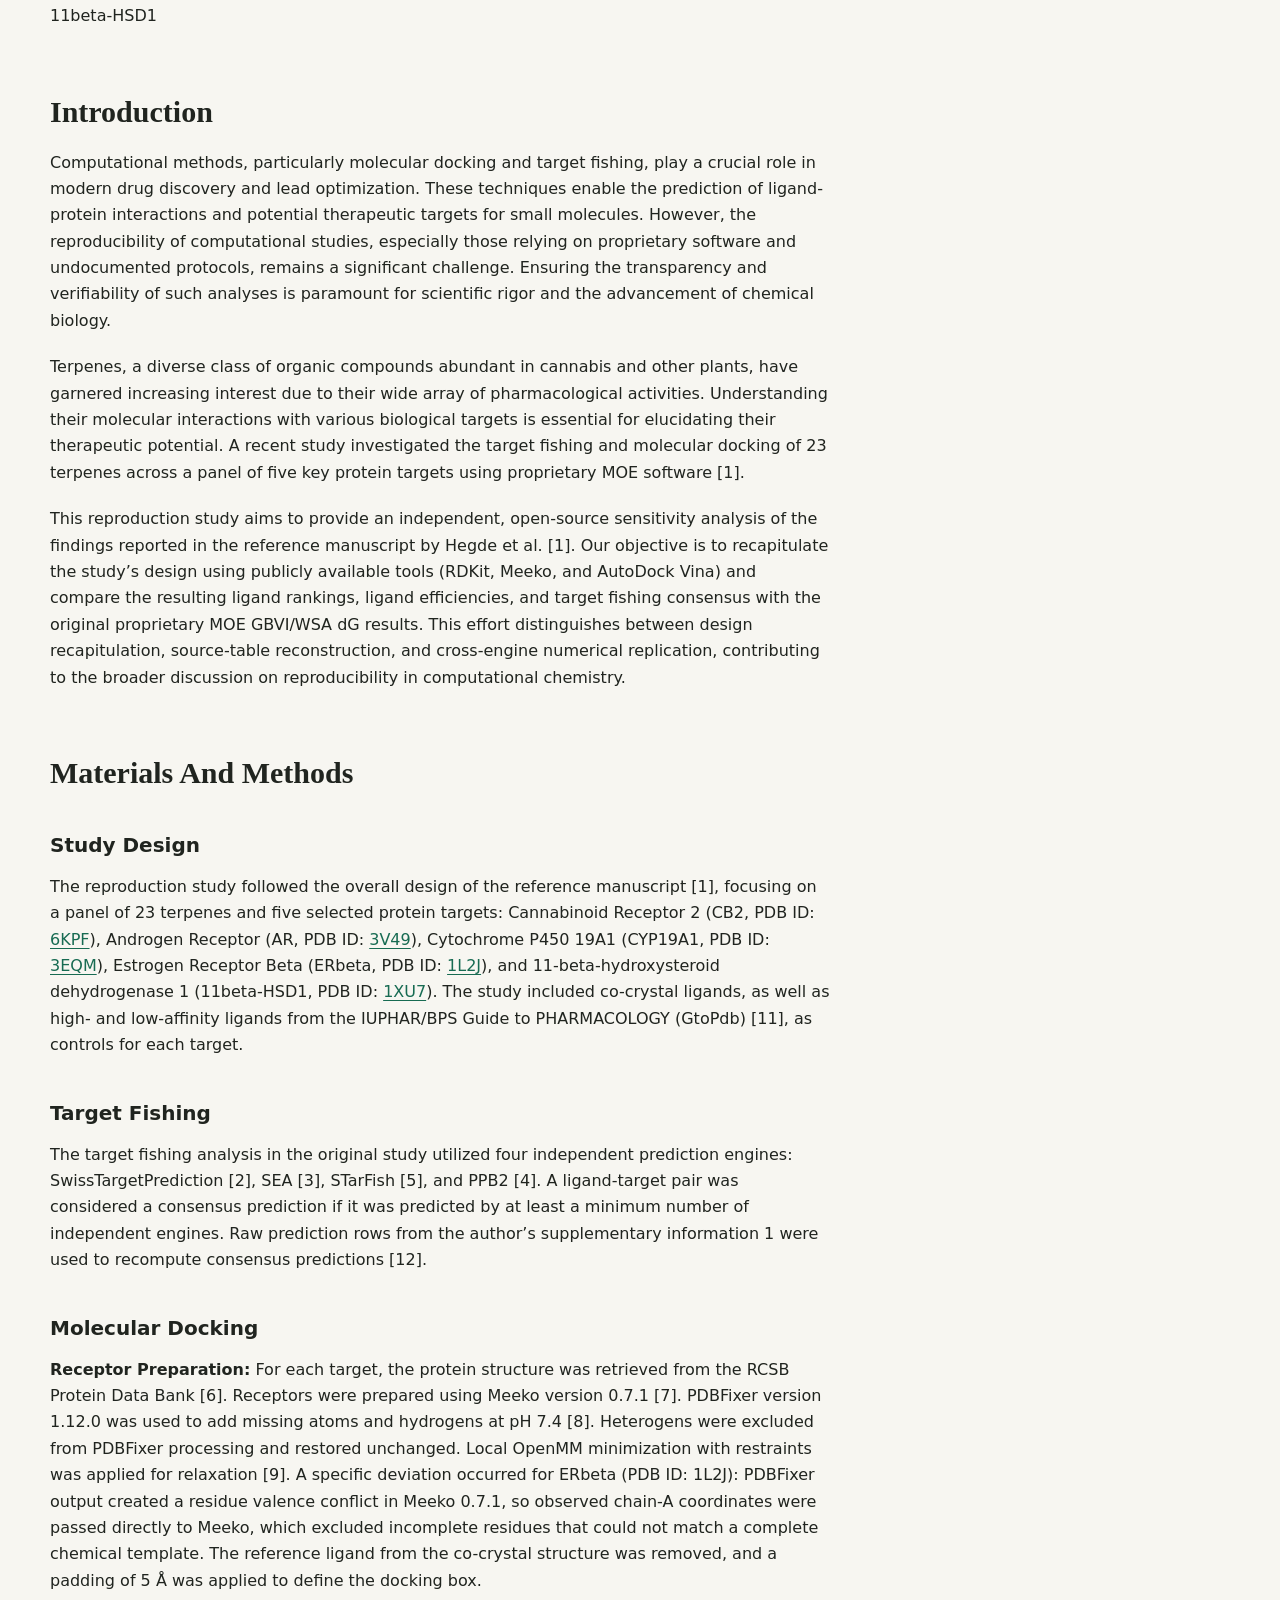
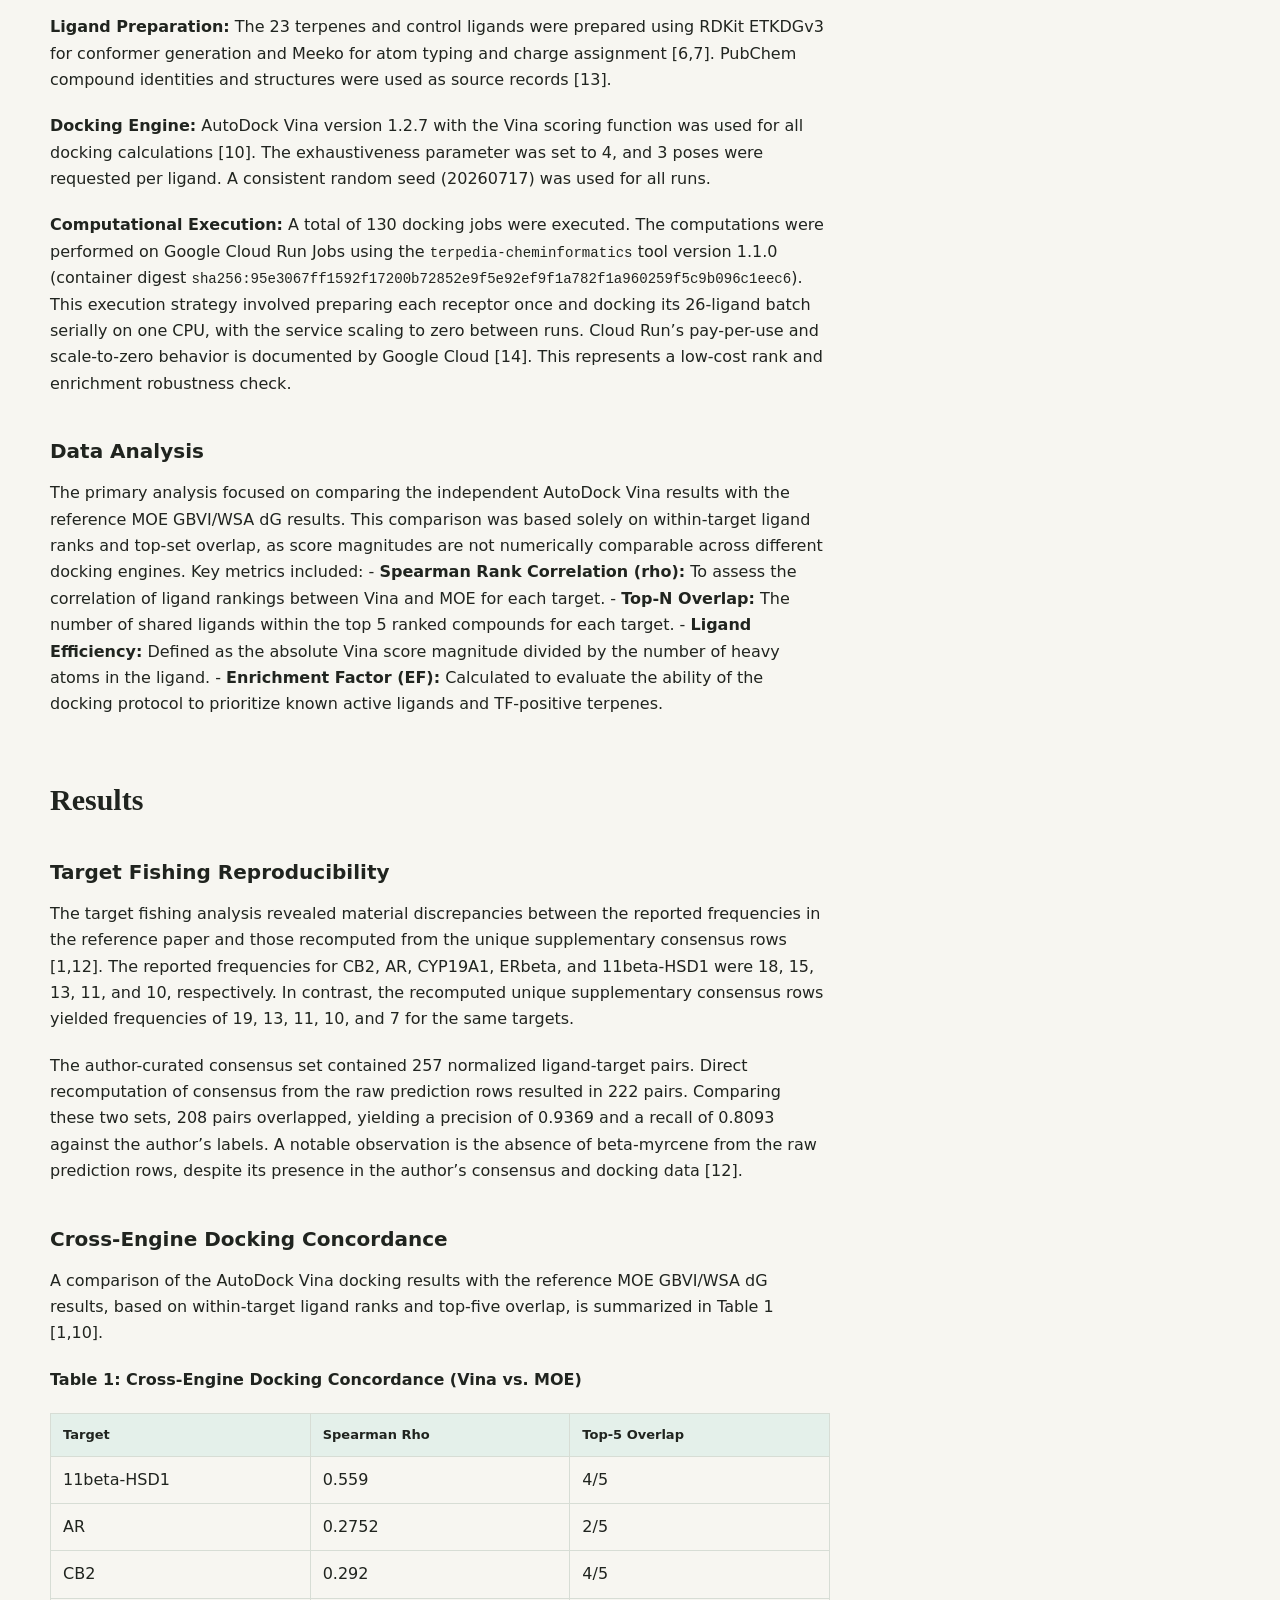
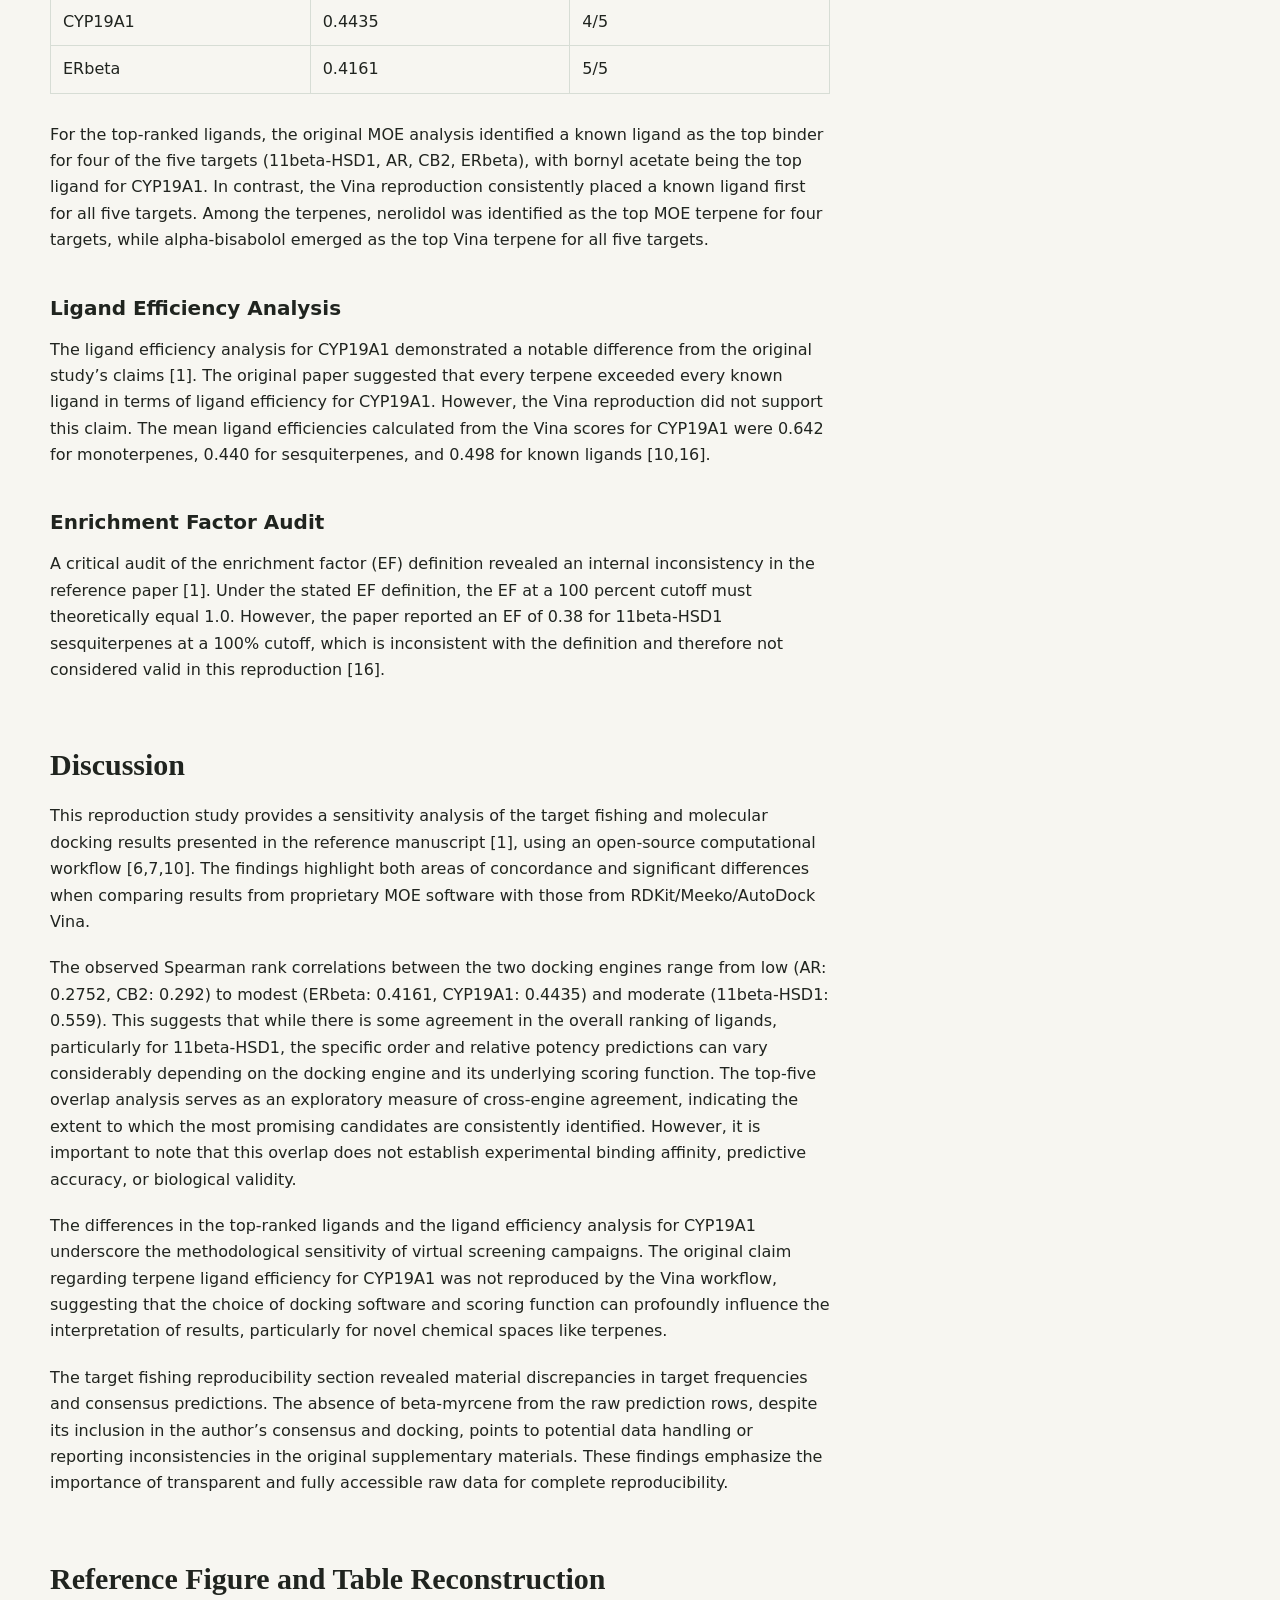
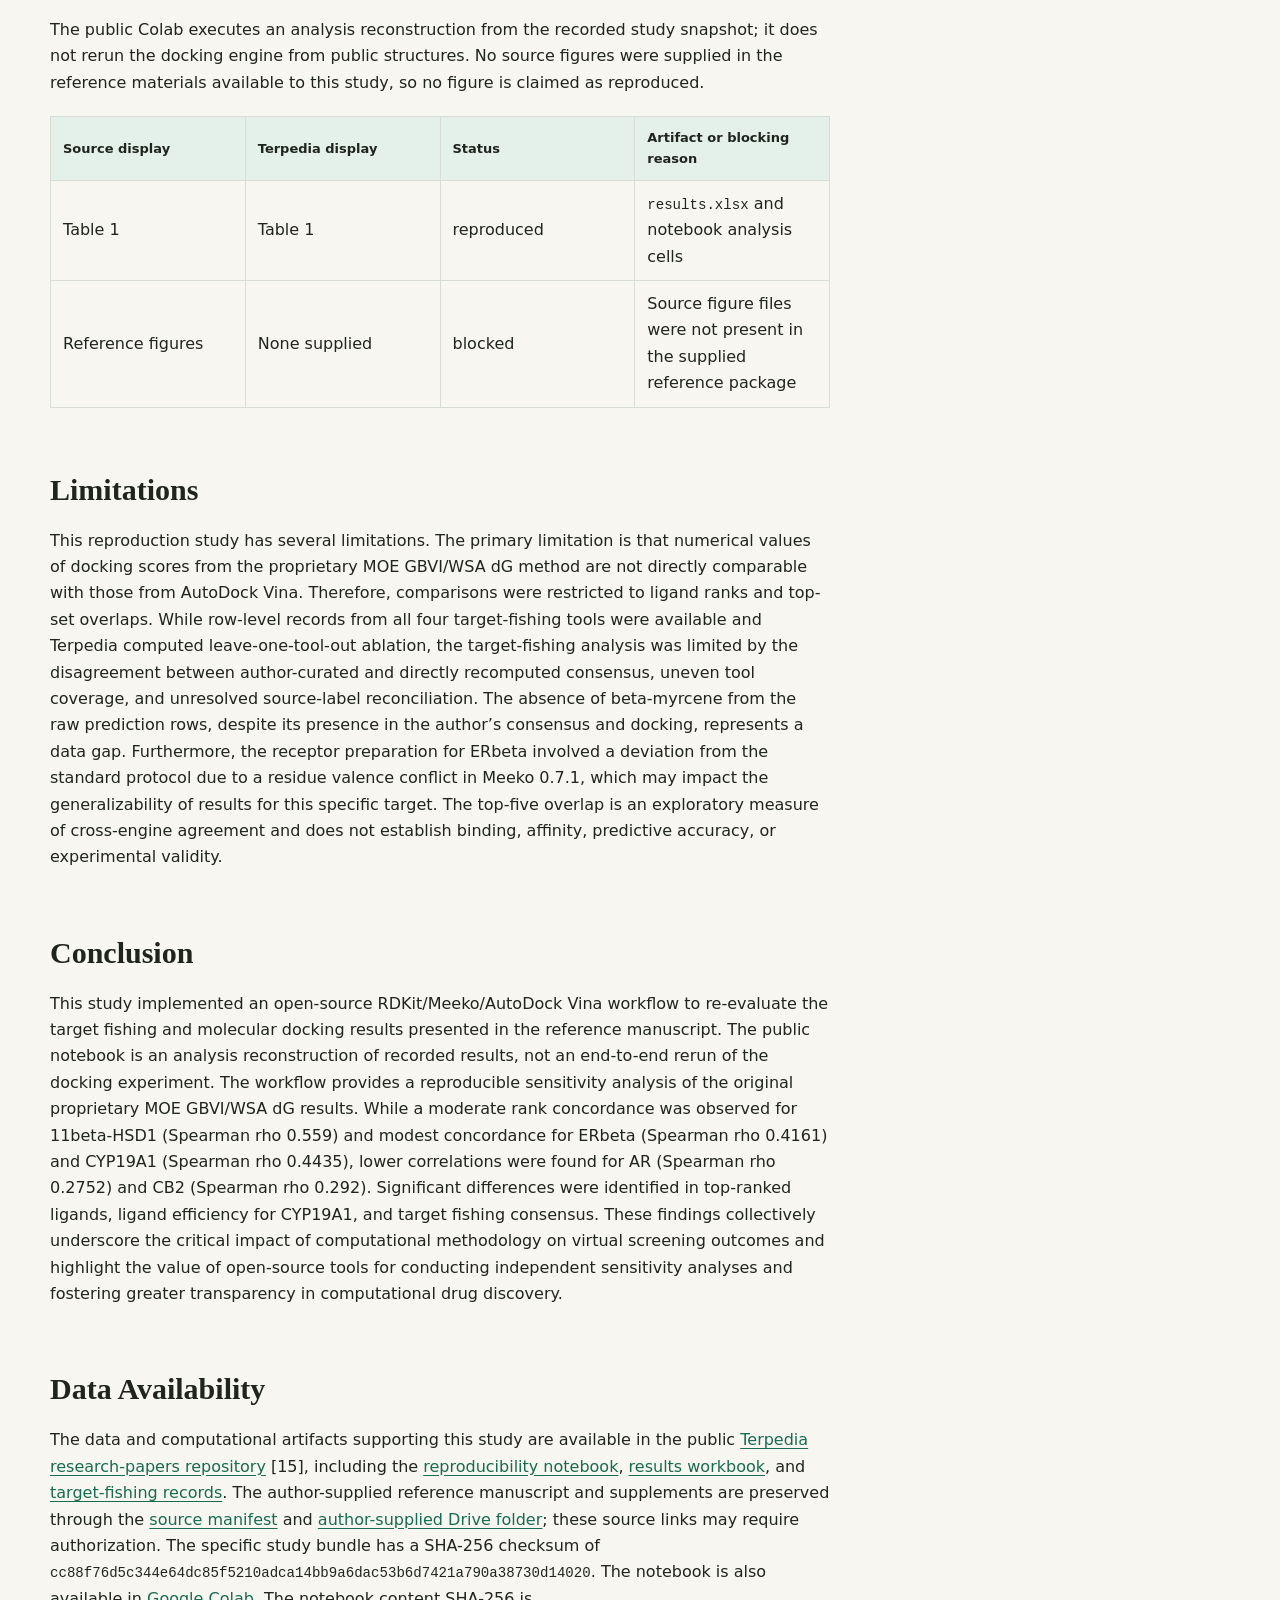
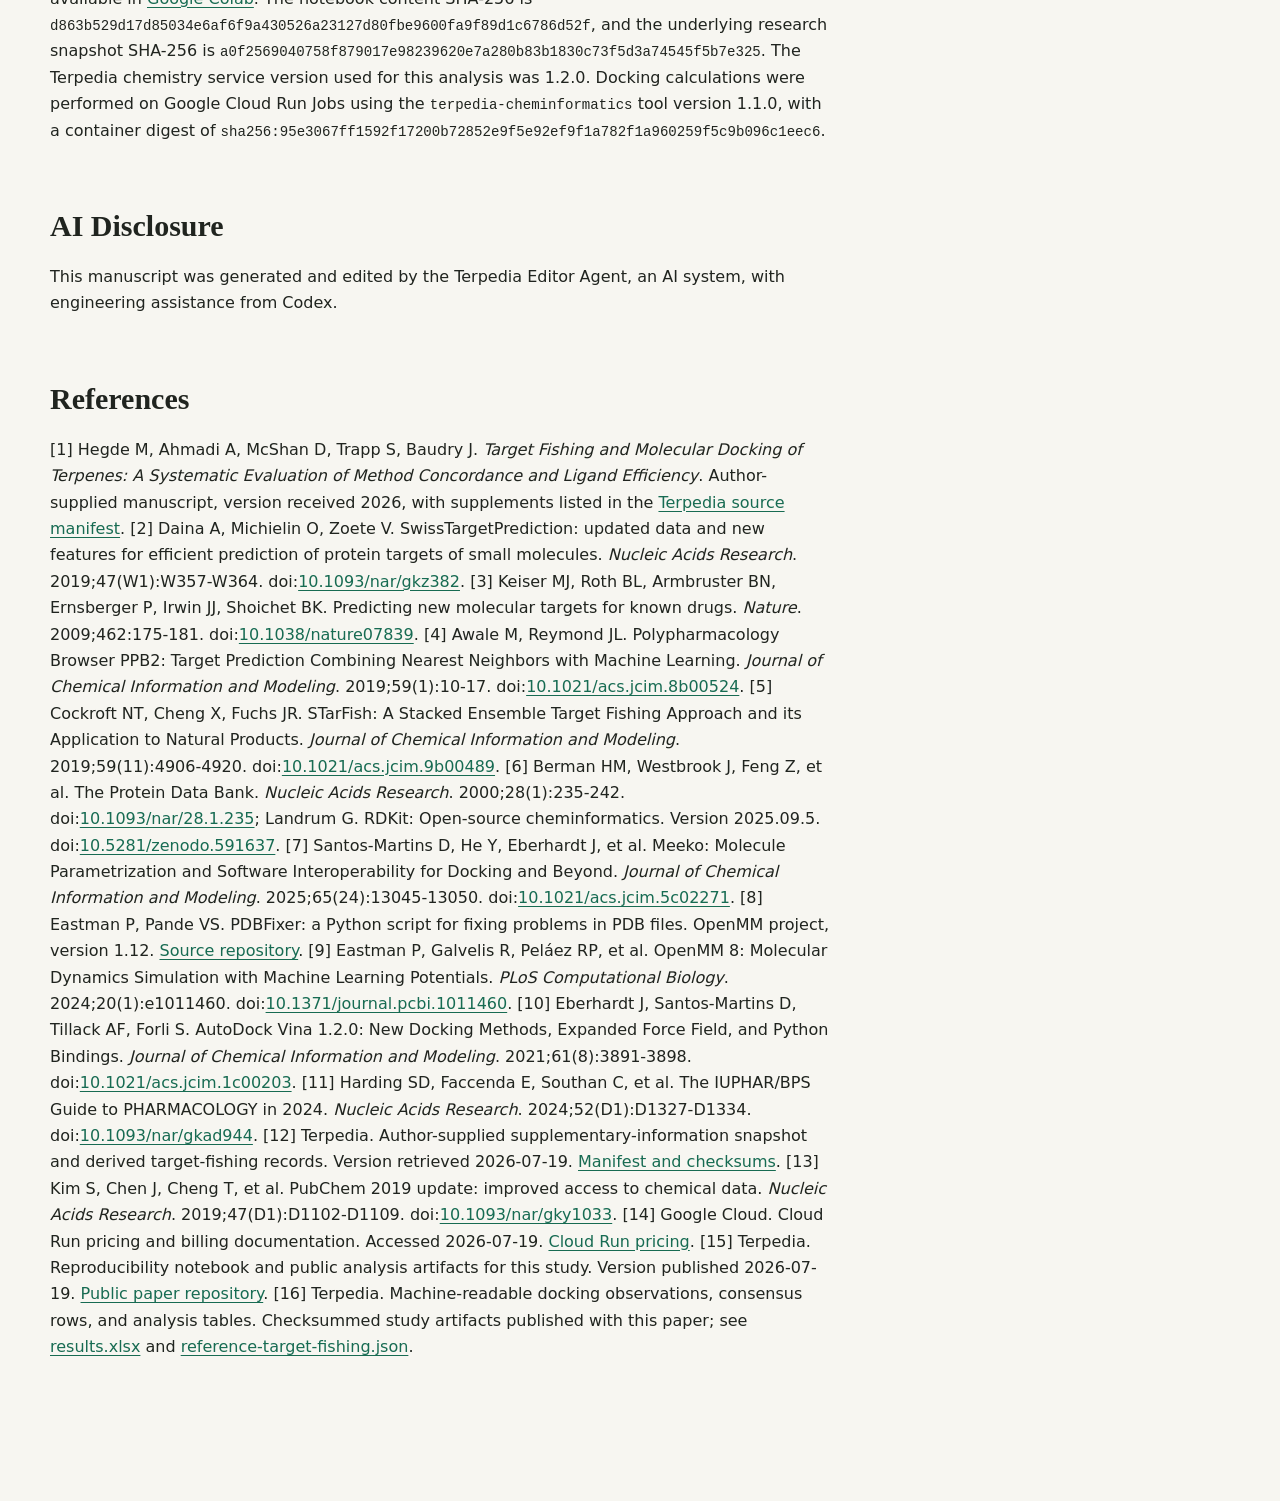
==== commit 90c90335: "Publish bounded docking execution receipt" ====
--- a/docs/papers/terpene-docking-reproduction/index.html
+++ b/docs/papers/terpene-docking-reproduction/index.html
@@ -447,6 +447,7 @@
           <a href="downloads/paper.md">Markdown</a>
           <a href="downloads/quality-audit.md">Audit</a>
           <a href="downloads/quality-audit.json">Audit JSON</a>
+          <a href="downloads/execution-receipt-smoke.json">Smoke receipt</a>
         </div>
         <p class="notice">Docking outputs are computational predictions. They do not establish binding, affinity, safety, or clinical efficacy.</p>
       </div>
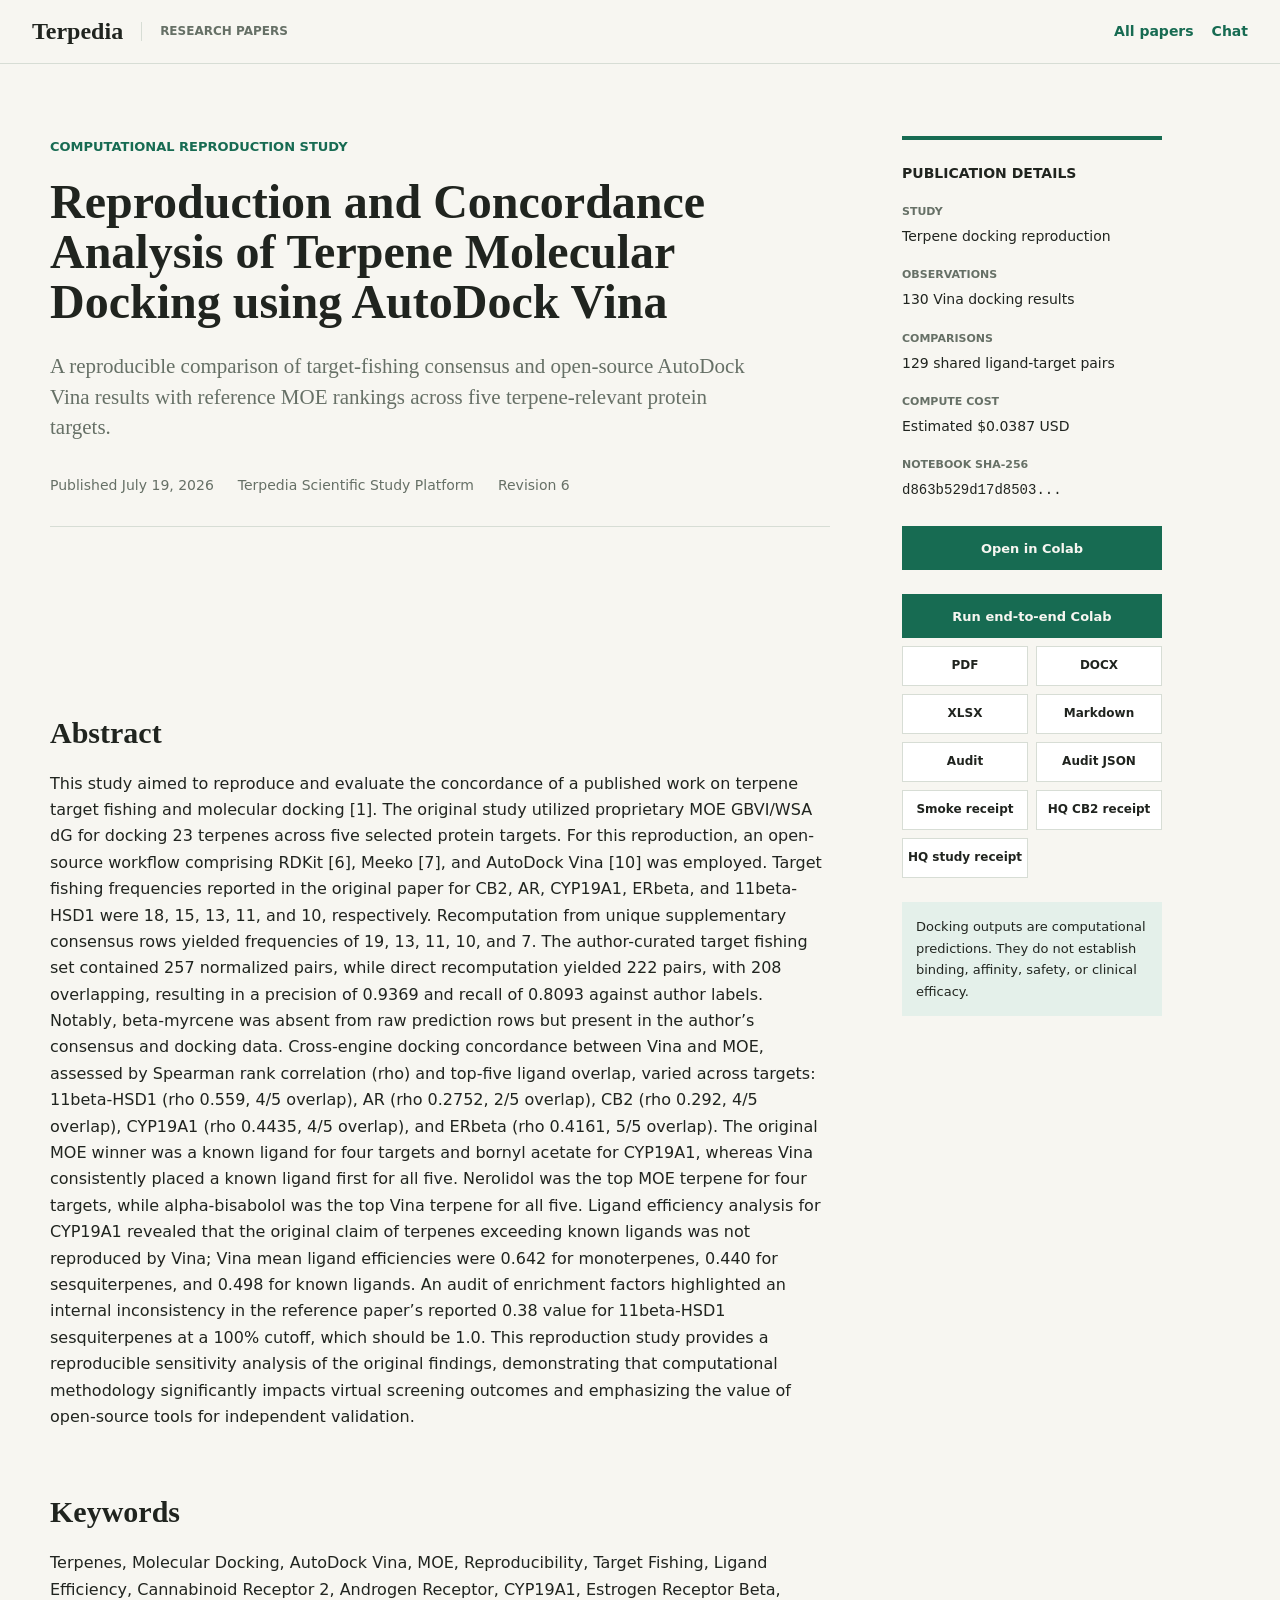
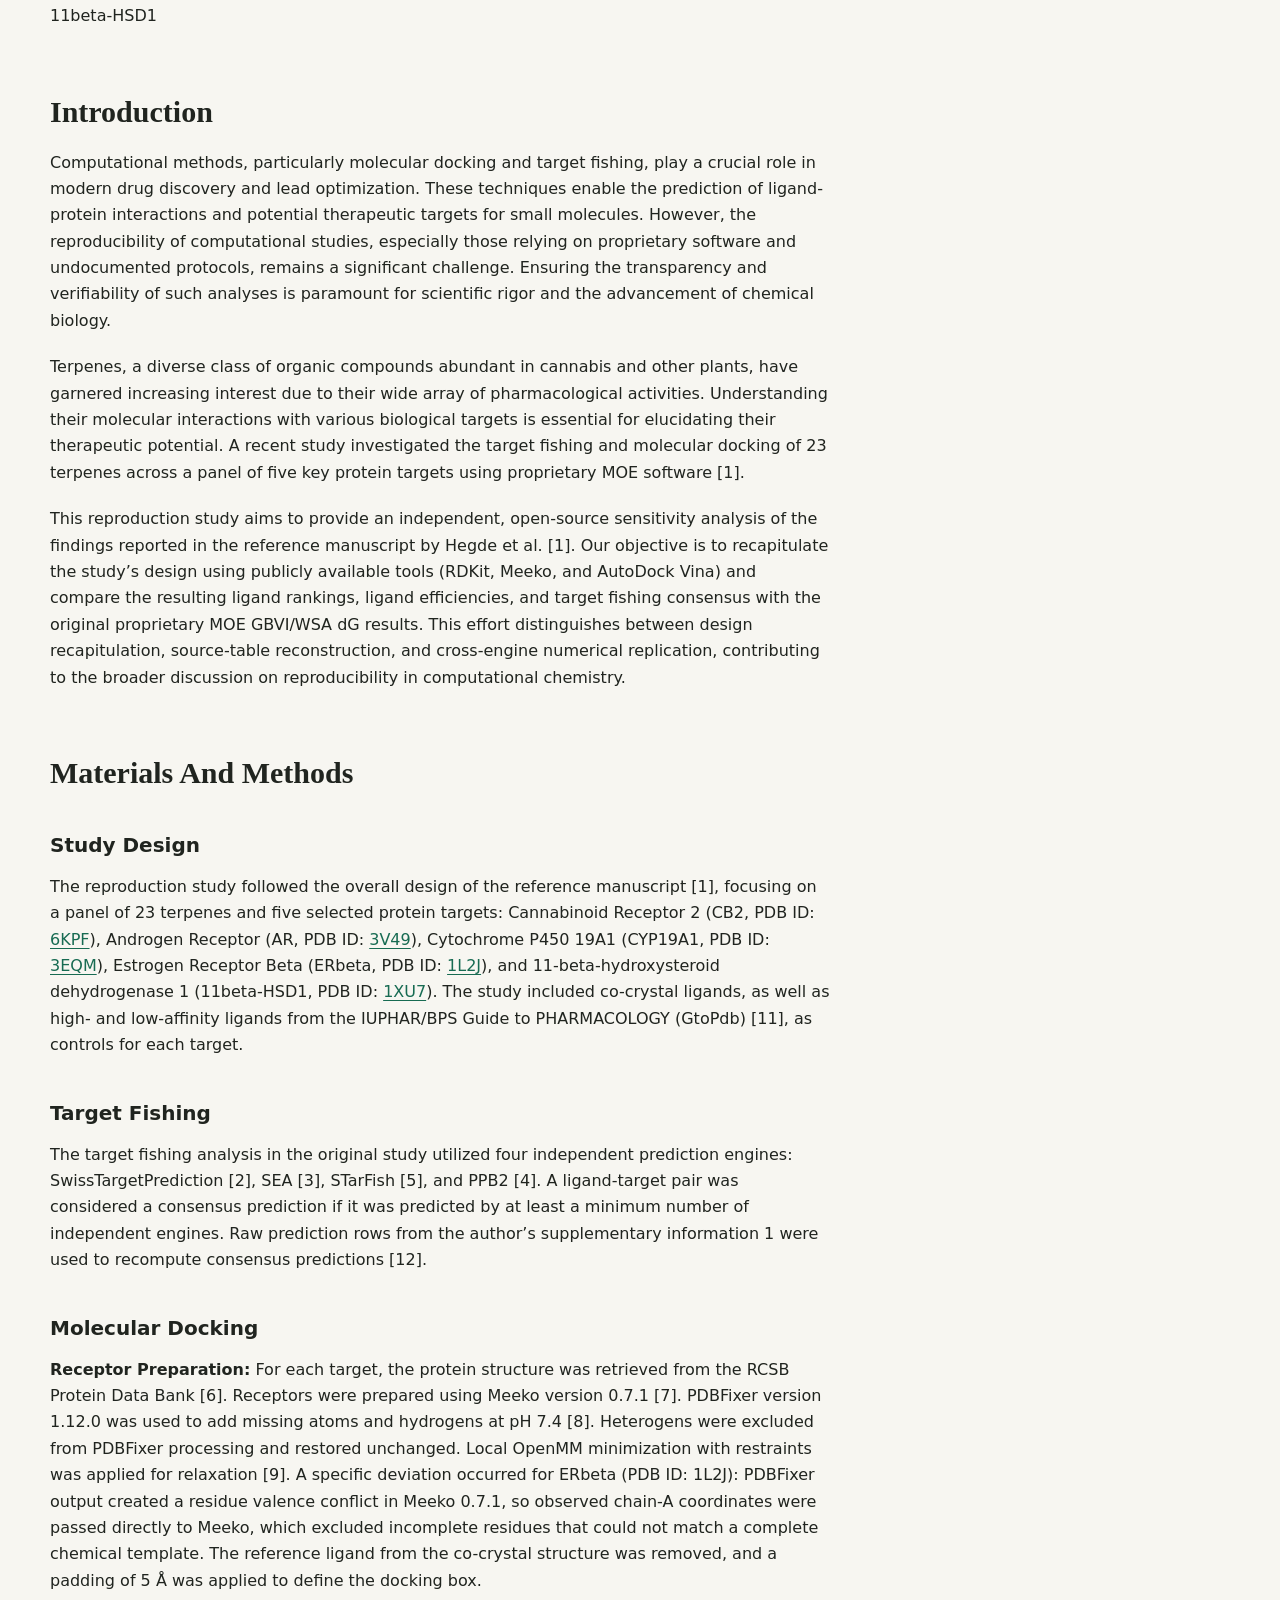
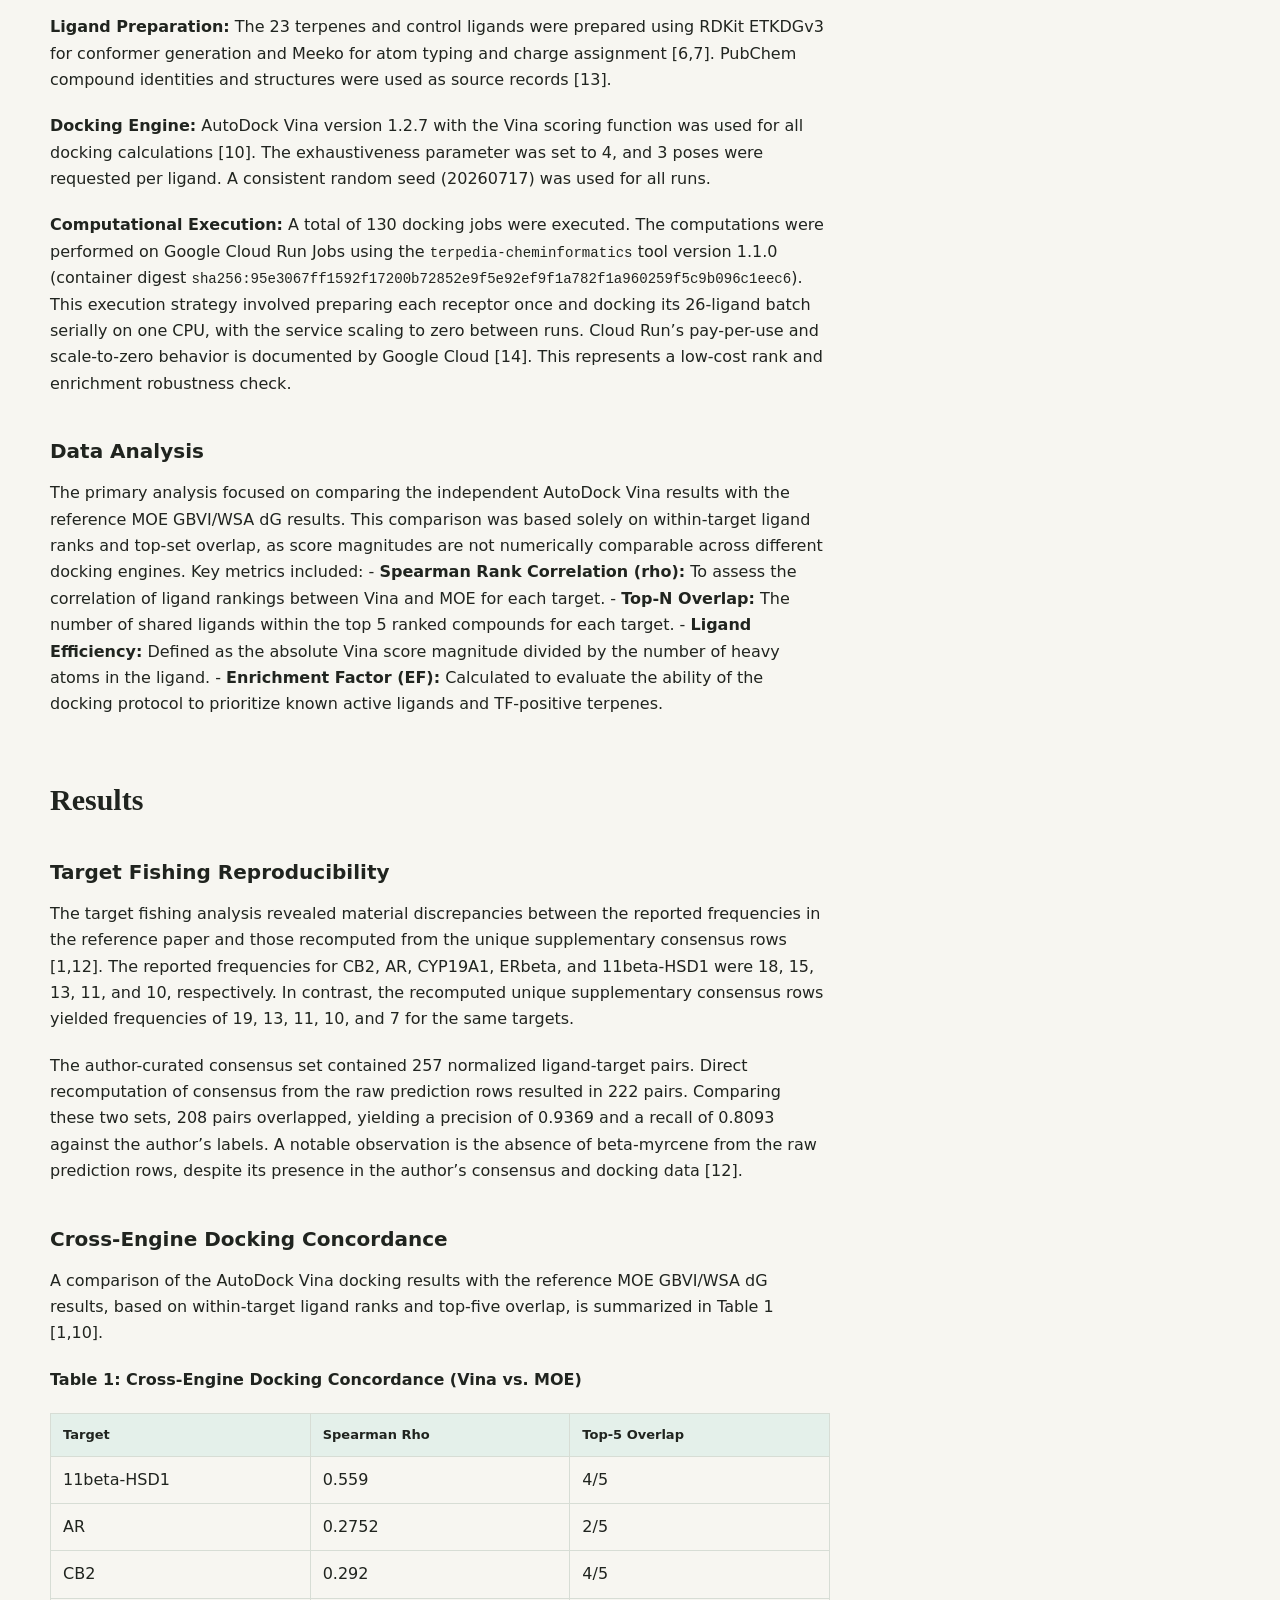
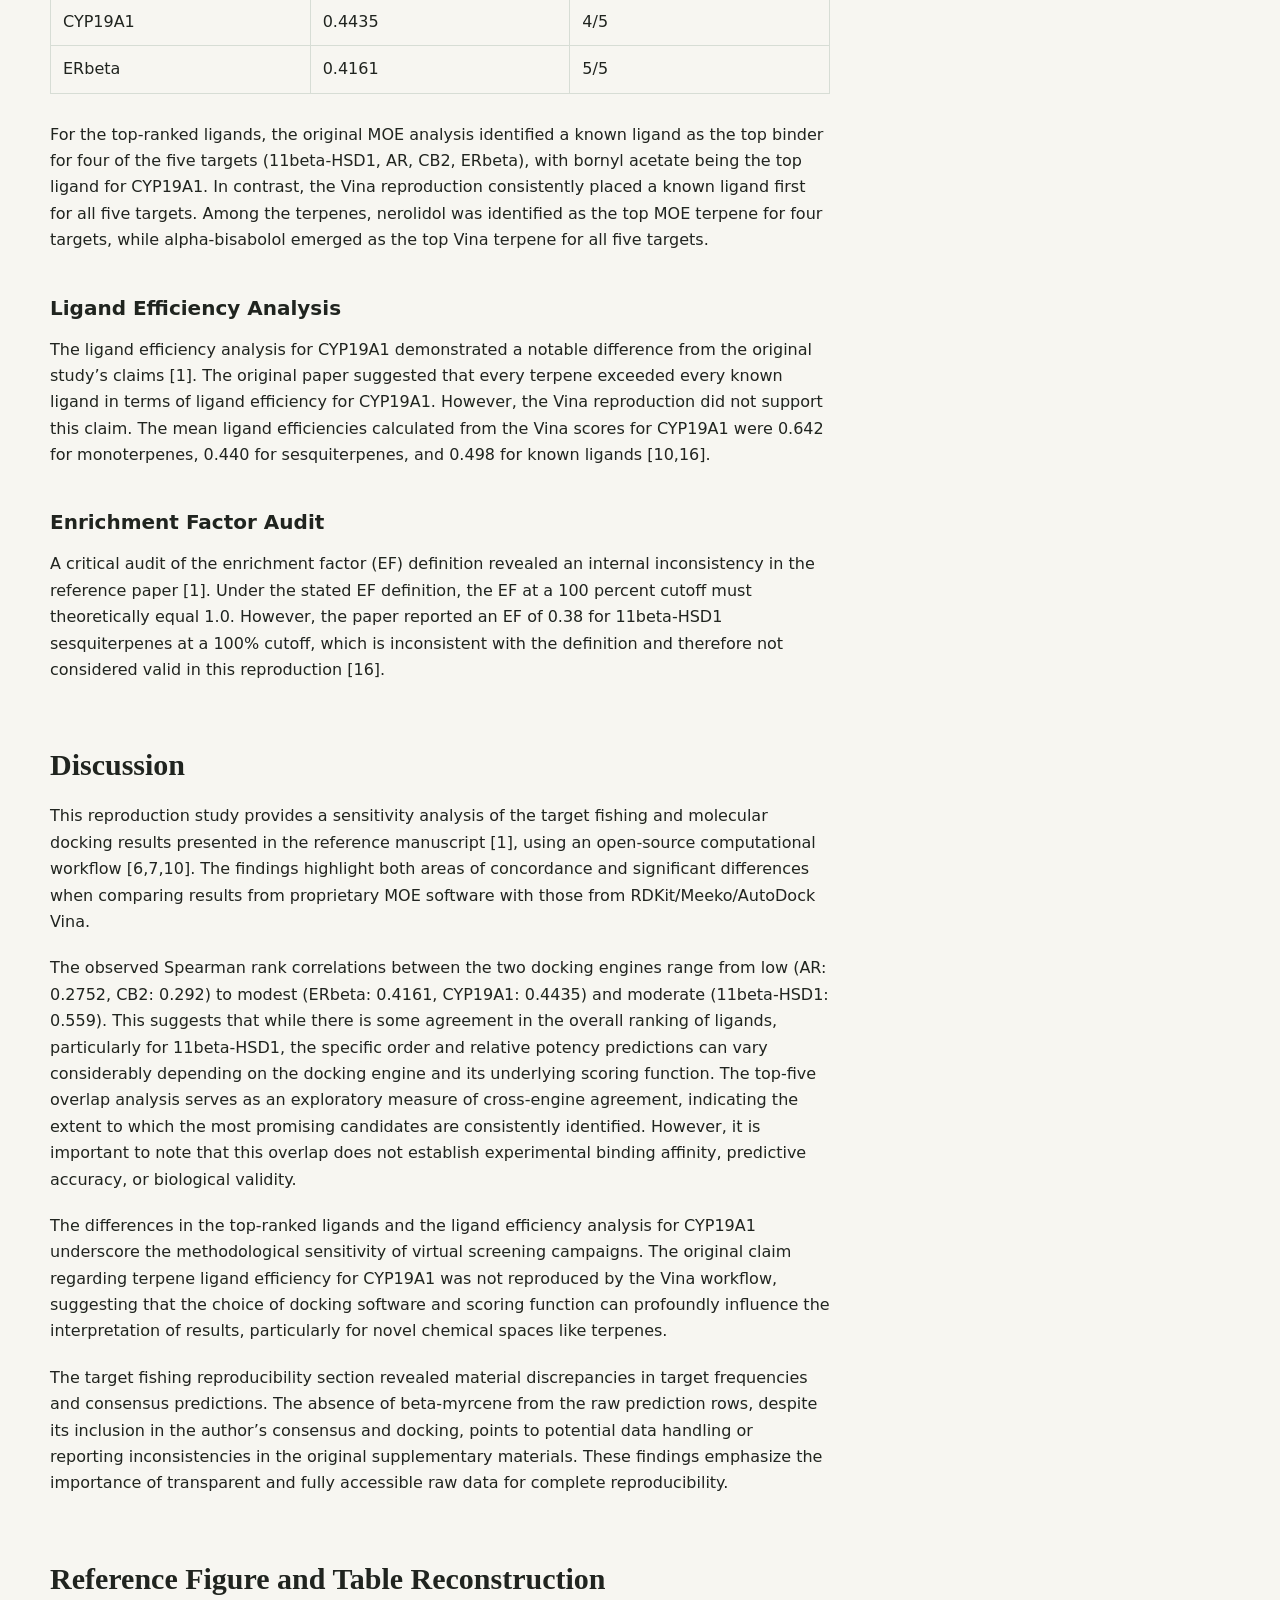
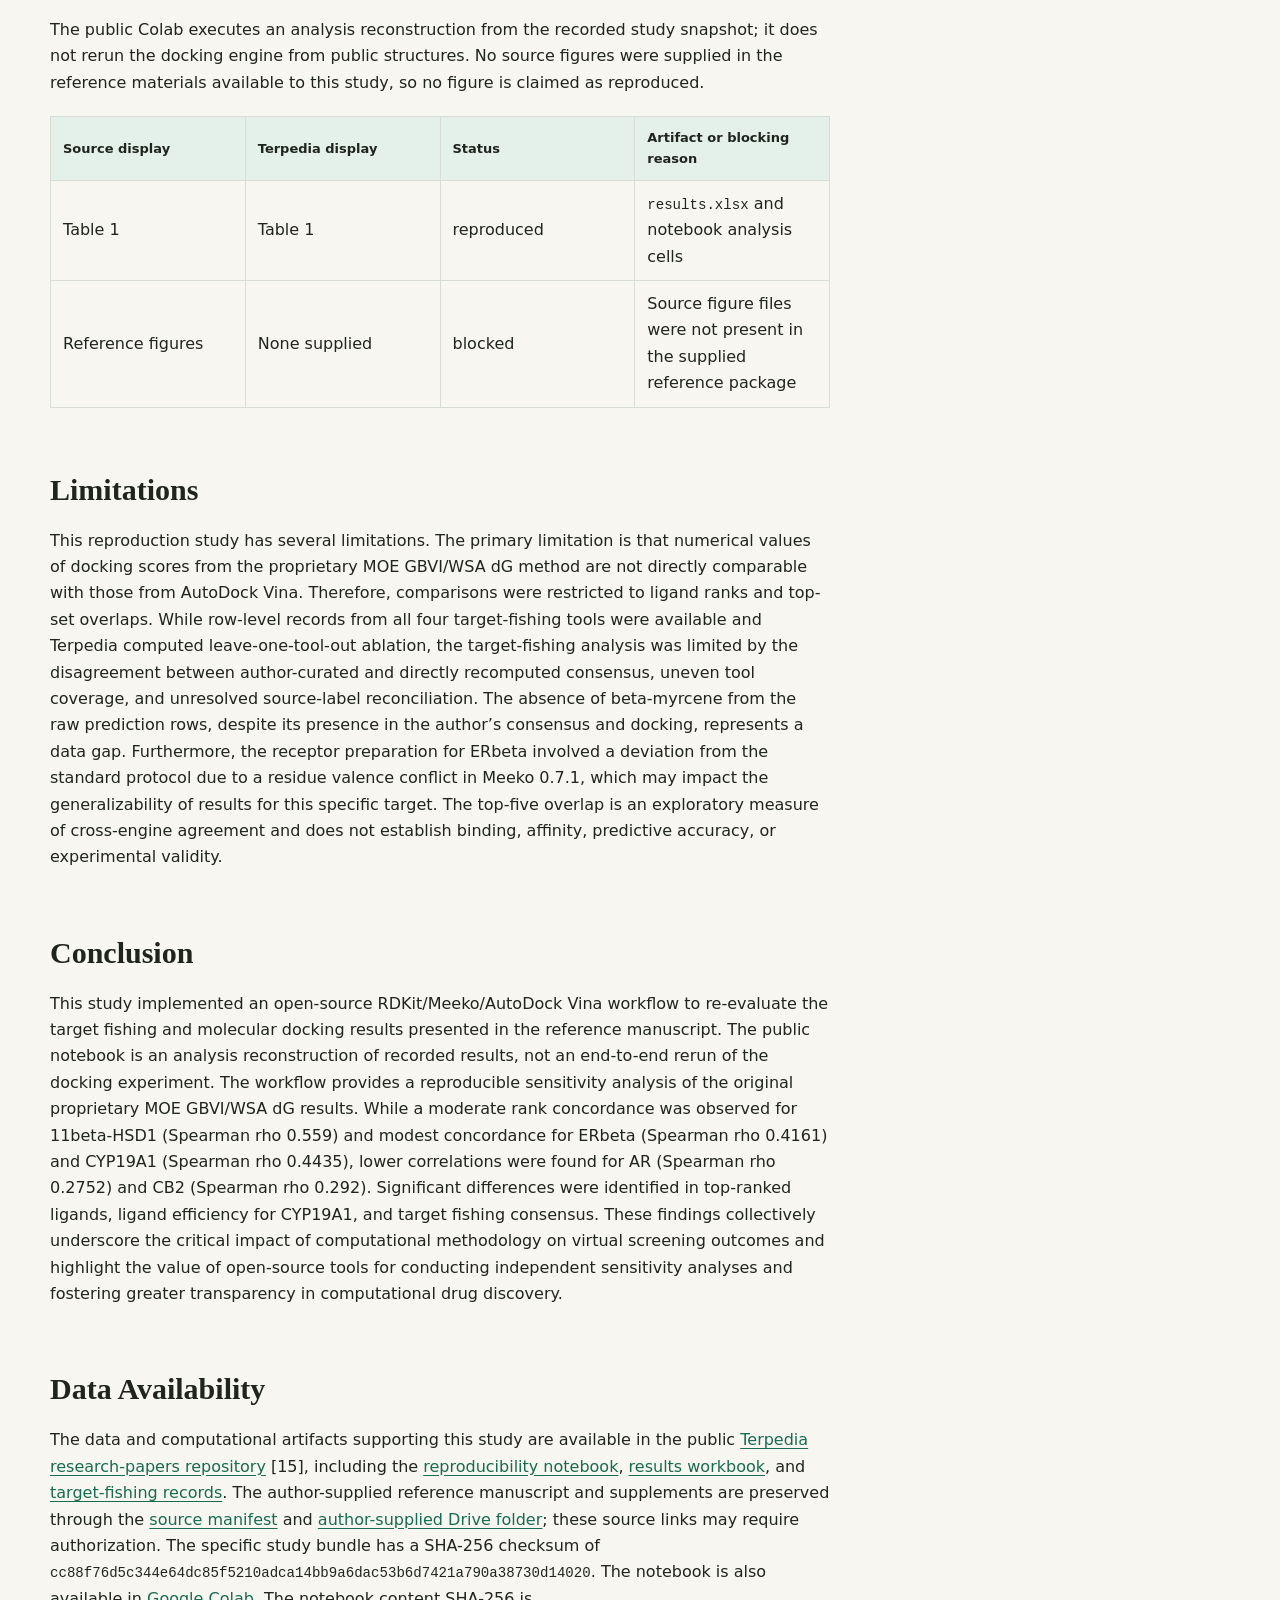
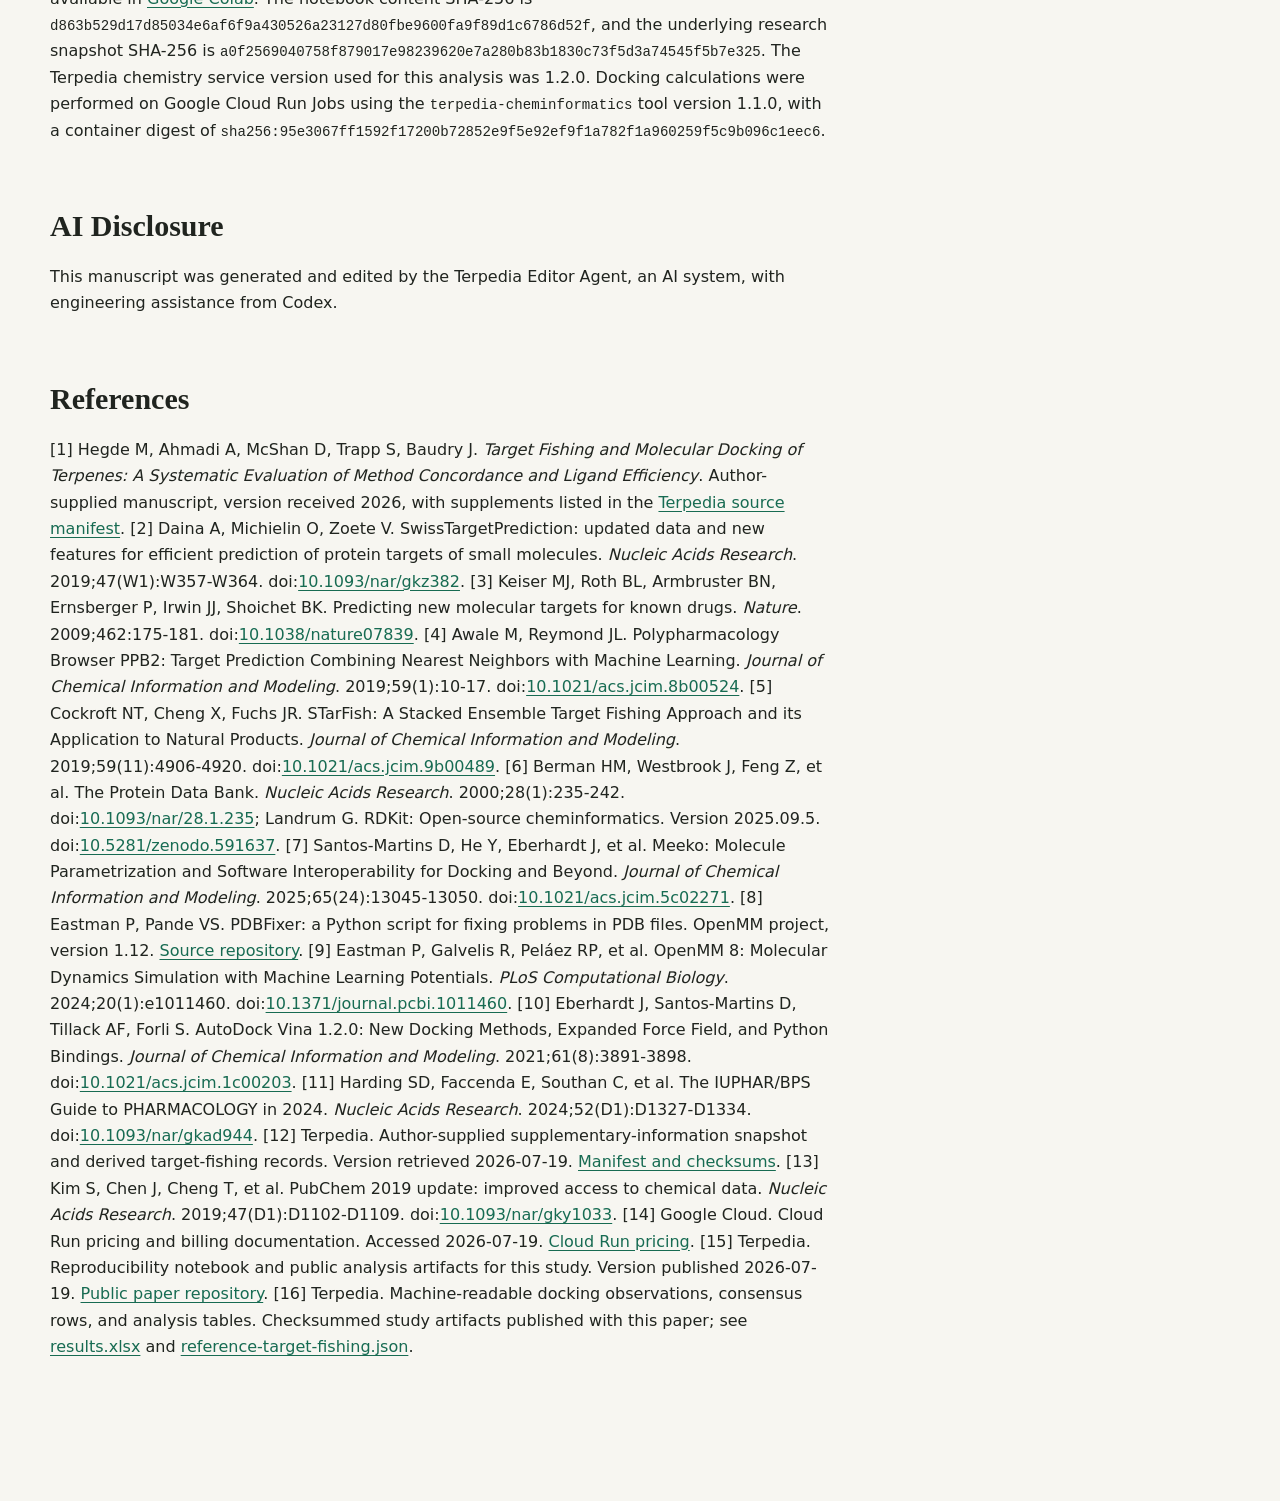
==== commit a2f23d9b: "Publish consolidated HQ validation receipt" ====
--- a/docs/papers/terpene-docking-reproduction/index.html
+++ b/docs/papers/terpene-docking-reproduction/index.html
@@ -448,6 +448,8 @@
           <a href="downloads/quality-audit.md">Audit</a>
           <a href="downloads/quality-audit.json">Audit JSON</a>
           <a href="downloads/execution-receipt-smoke.json">Smoke receipt</a>
+          <a href="downloads/execution-receipt-hq-cb2.json">HQ CB2 receipt</a>
+          <a href="downloads/execution-receipt-hq-study.json">HQ study receipt</a>
         </div>
         <p class="notice">Docking outputs are computational predictions. They do not establish binding, affinity, safety, or clinical efficacy.</p>
       </div>
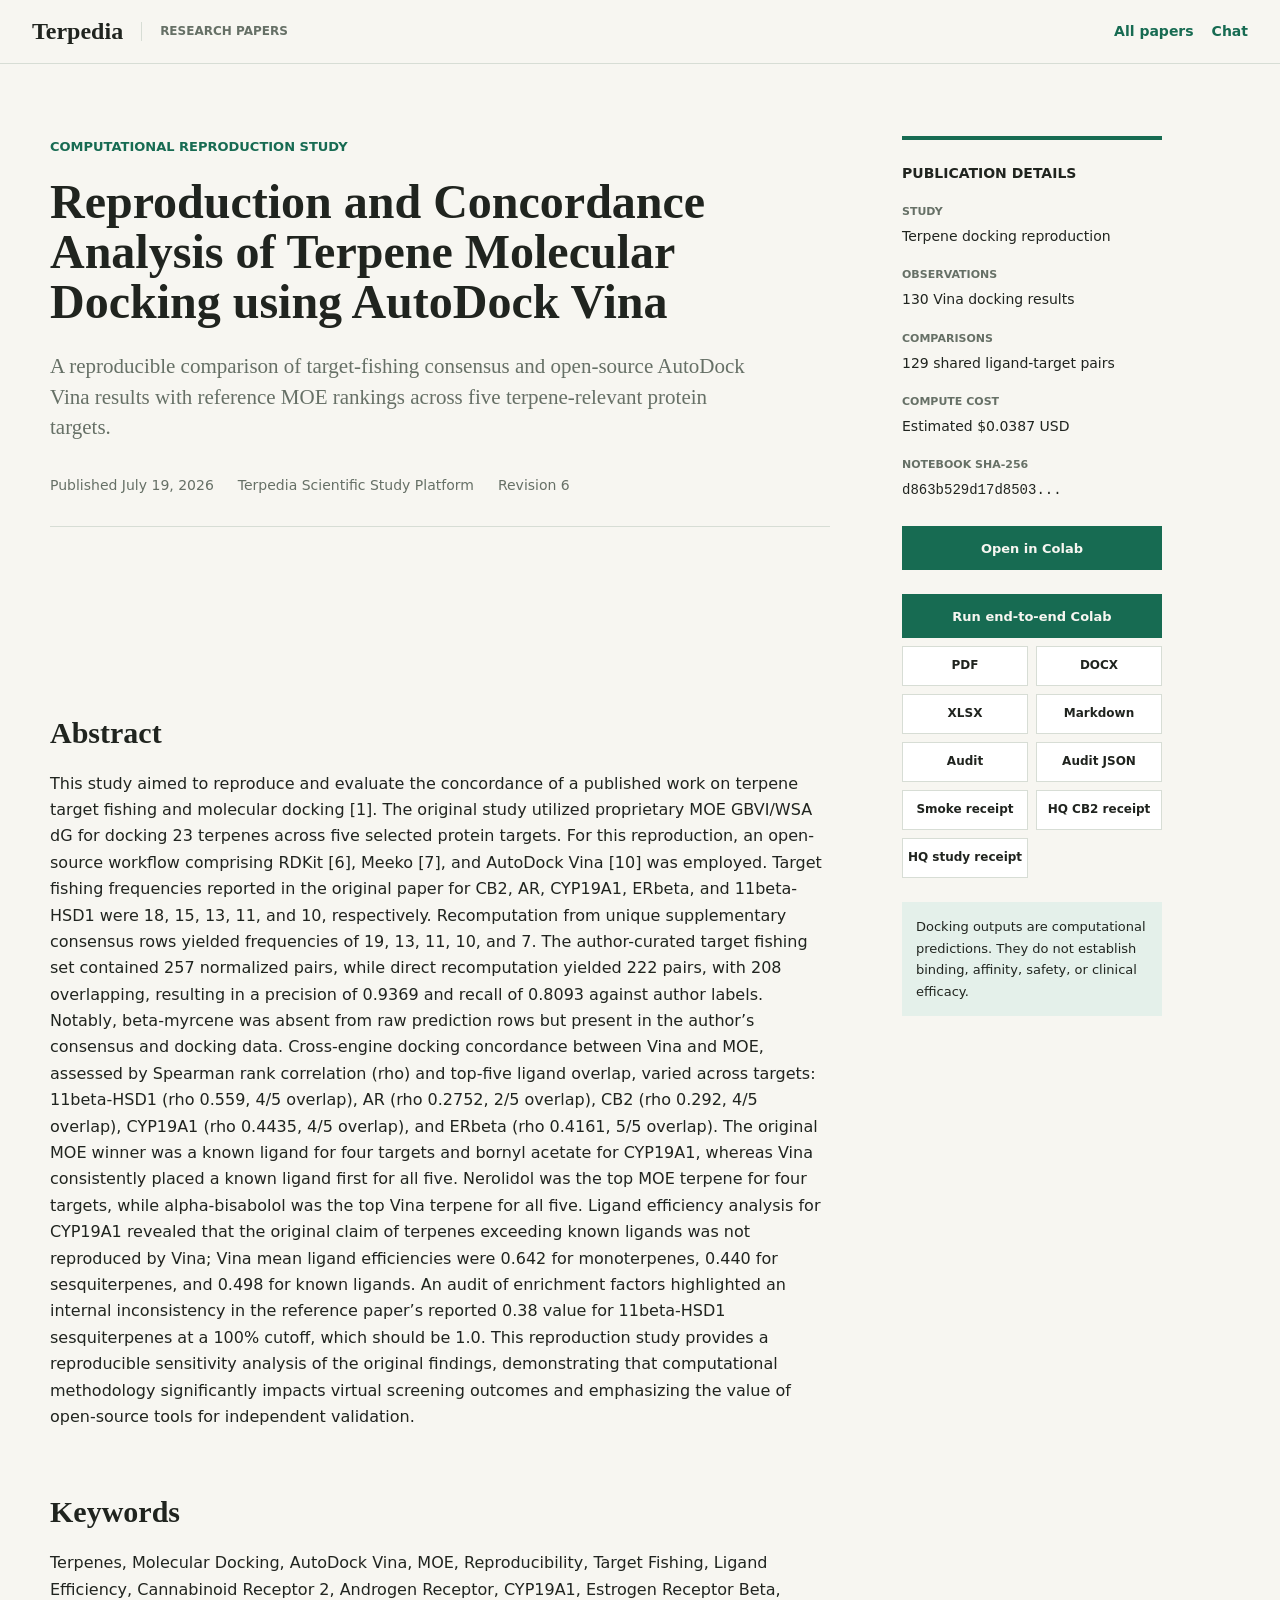
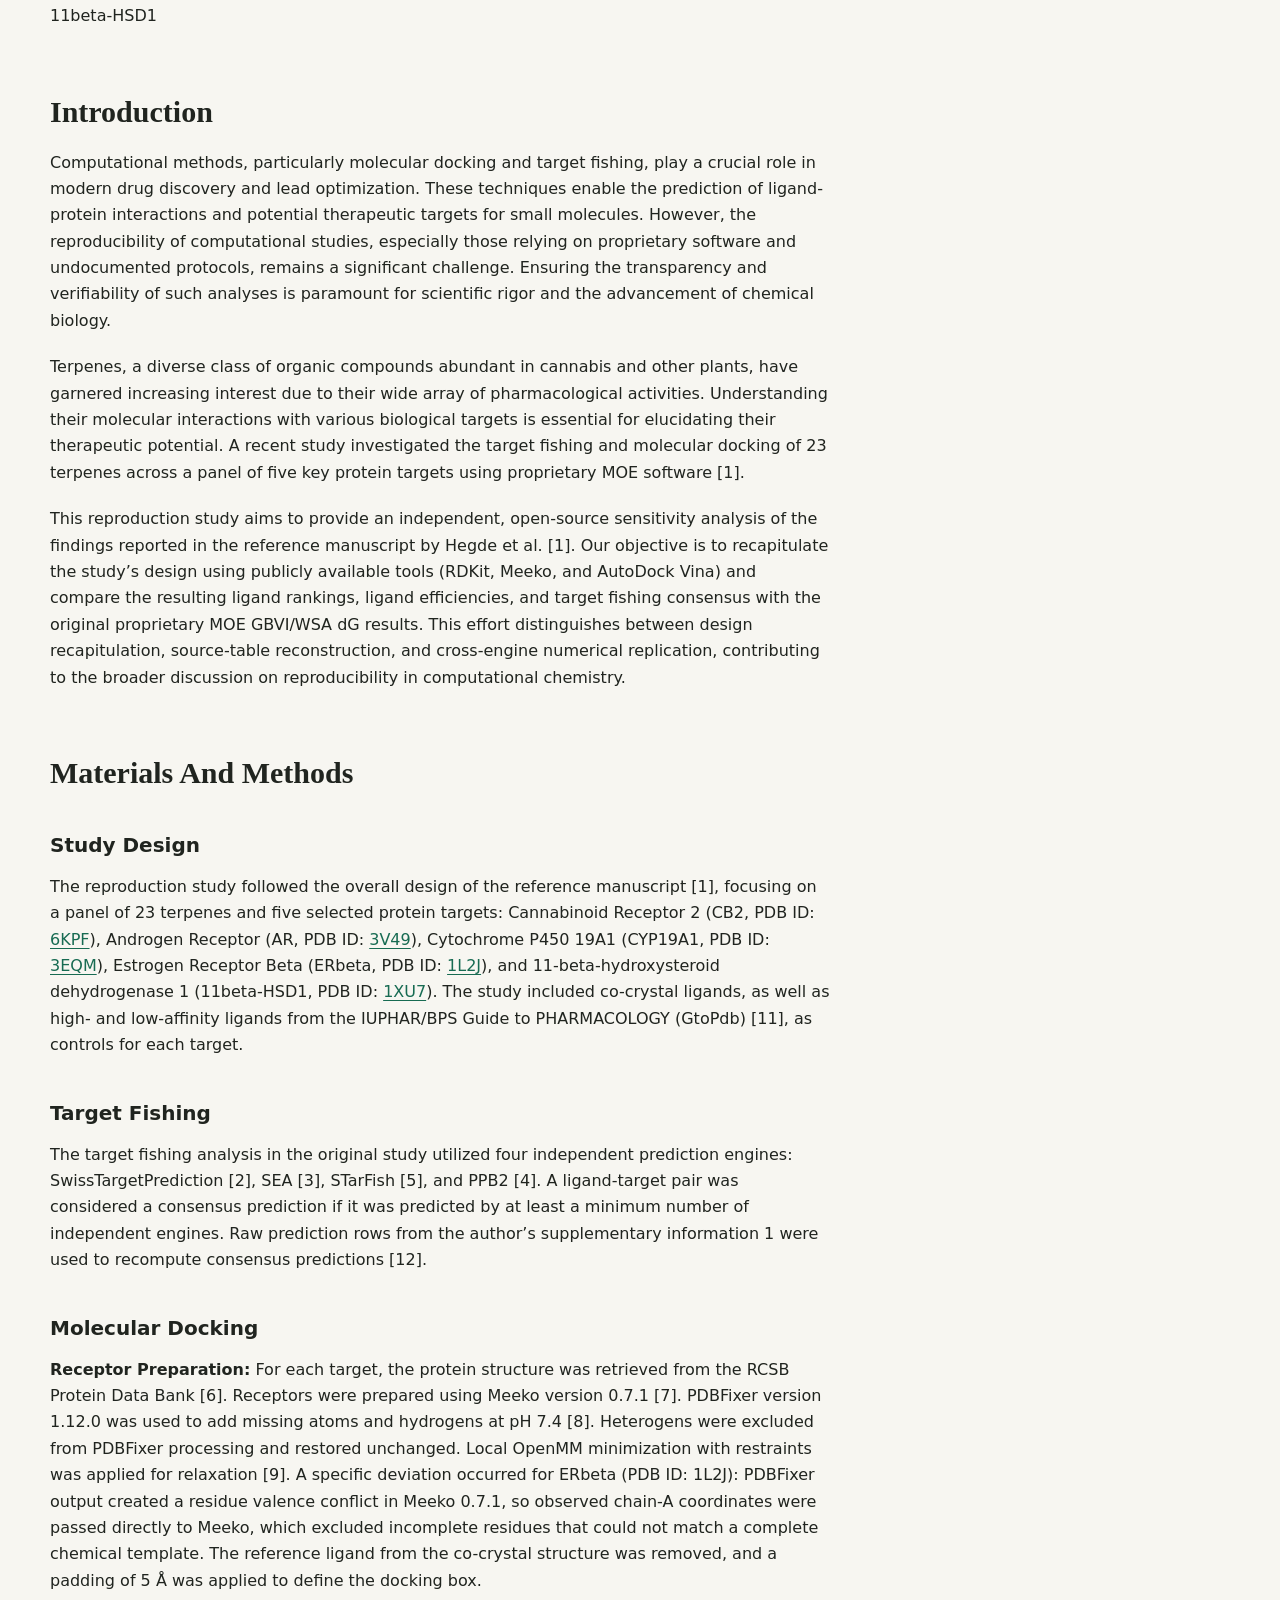
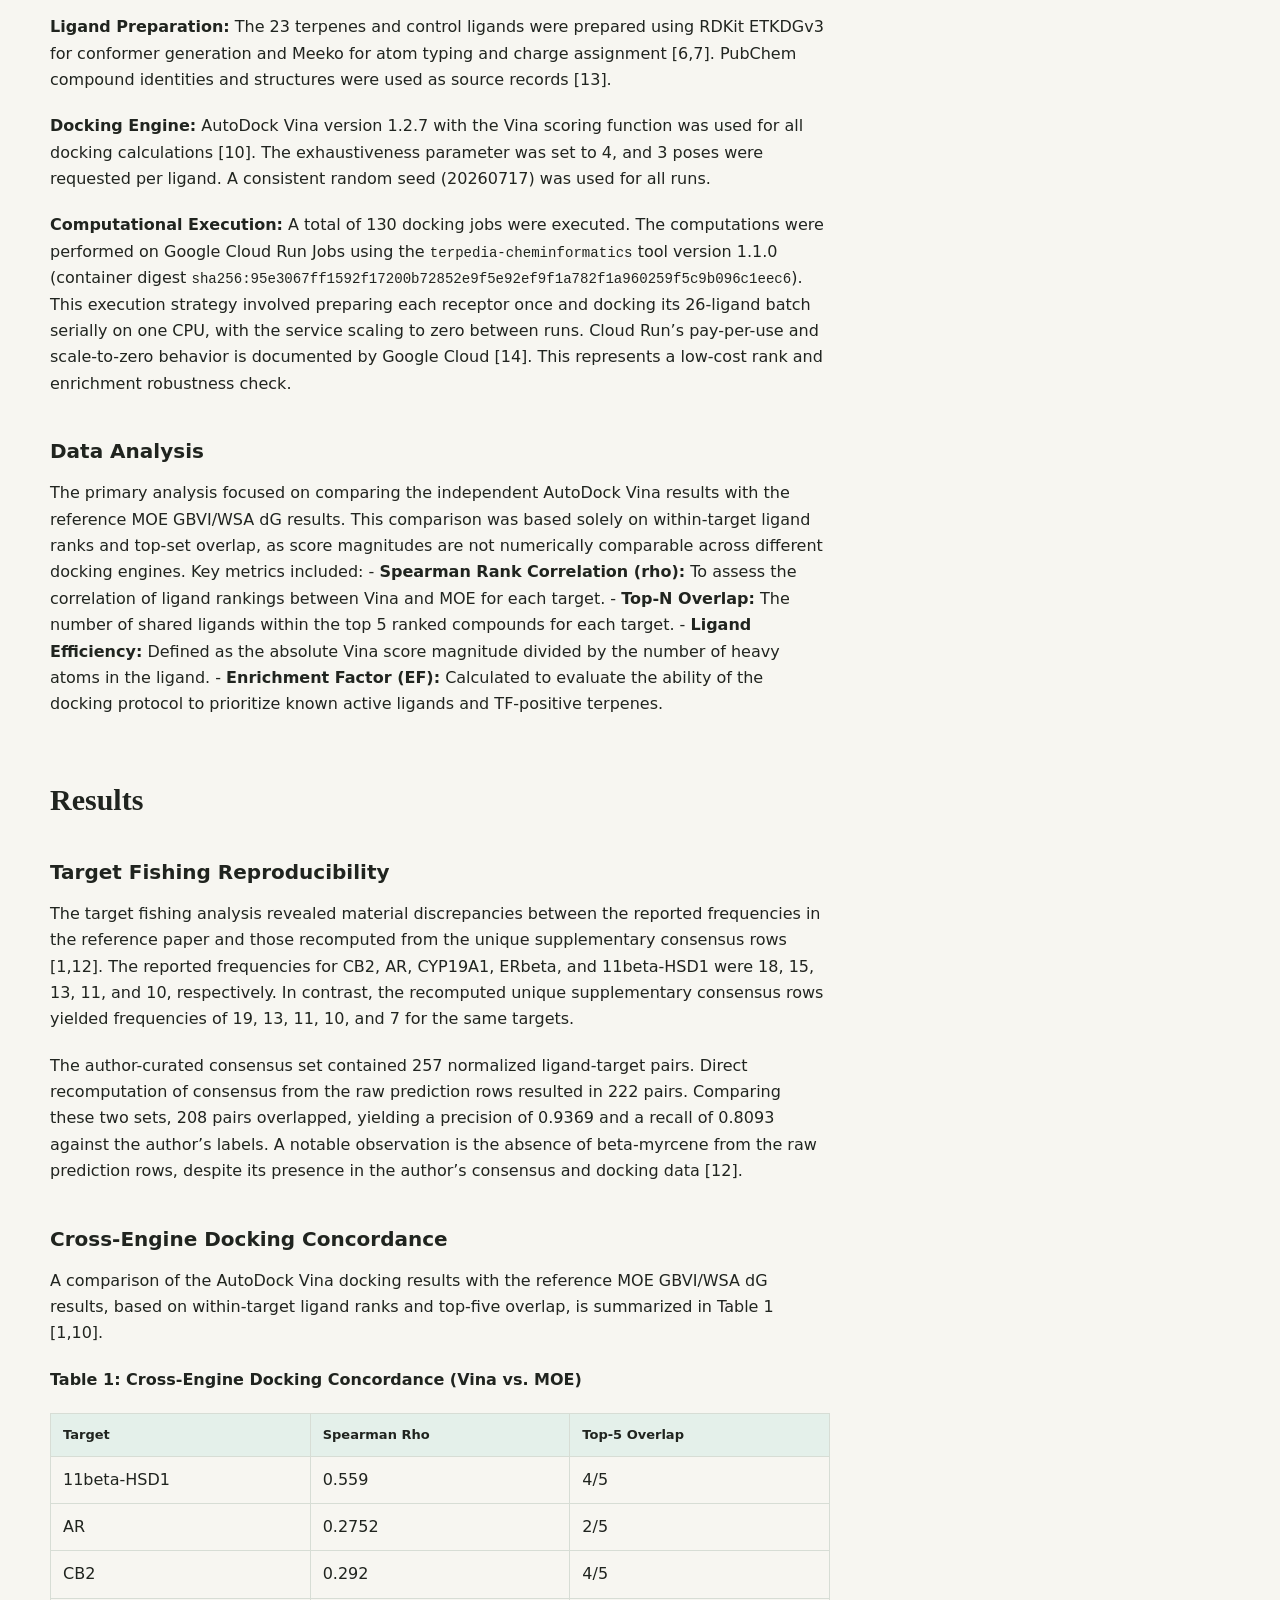
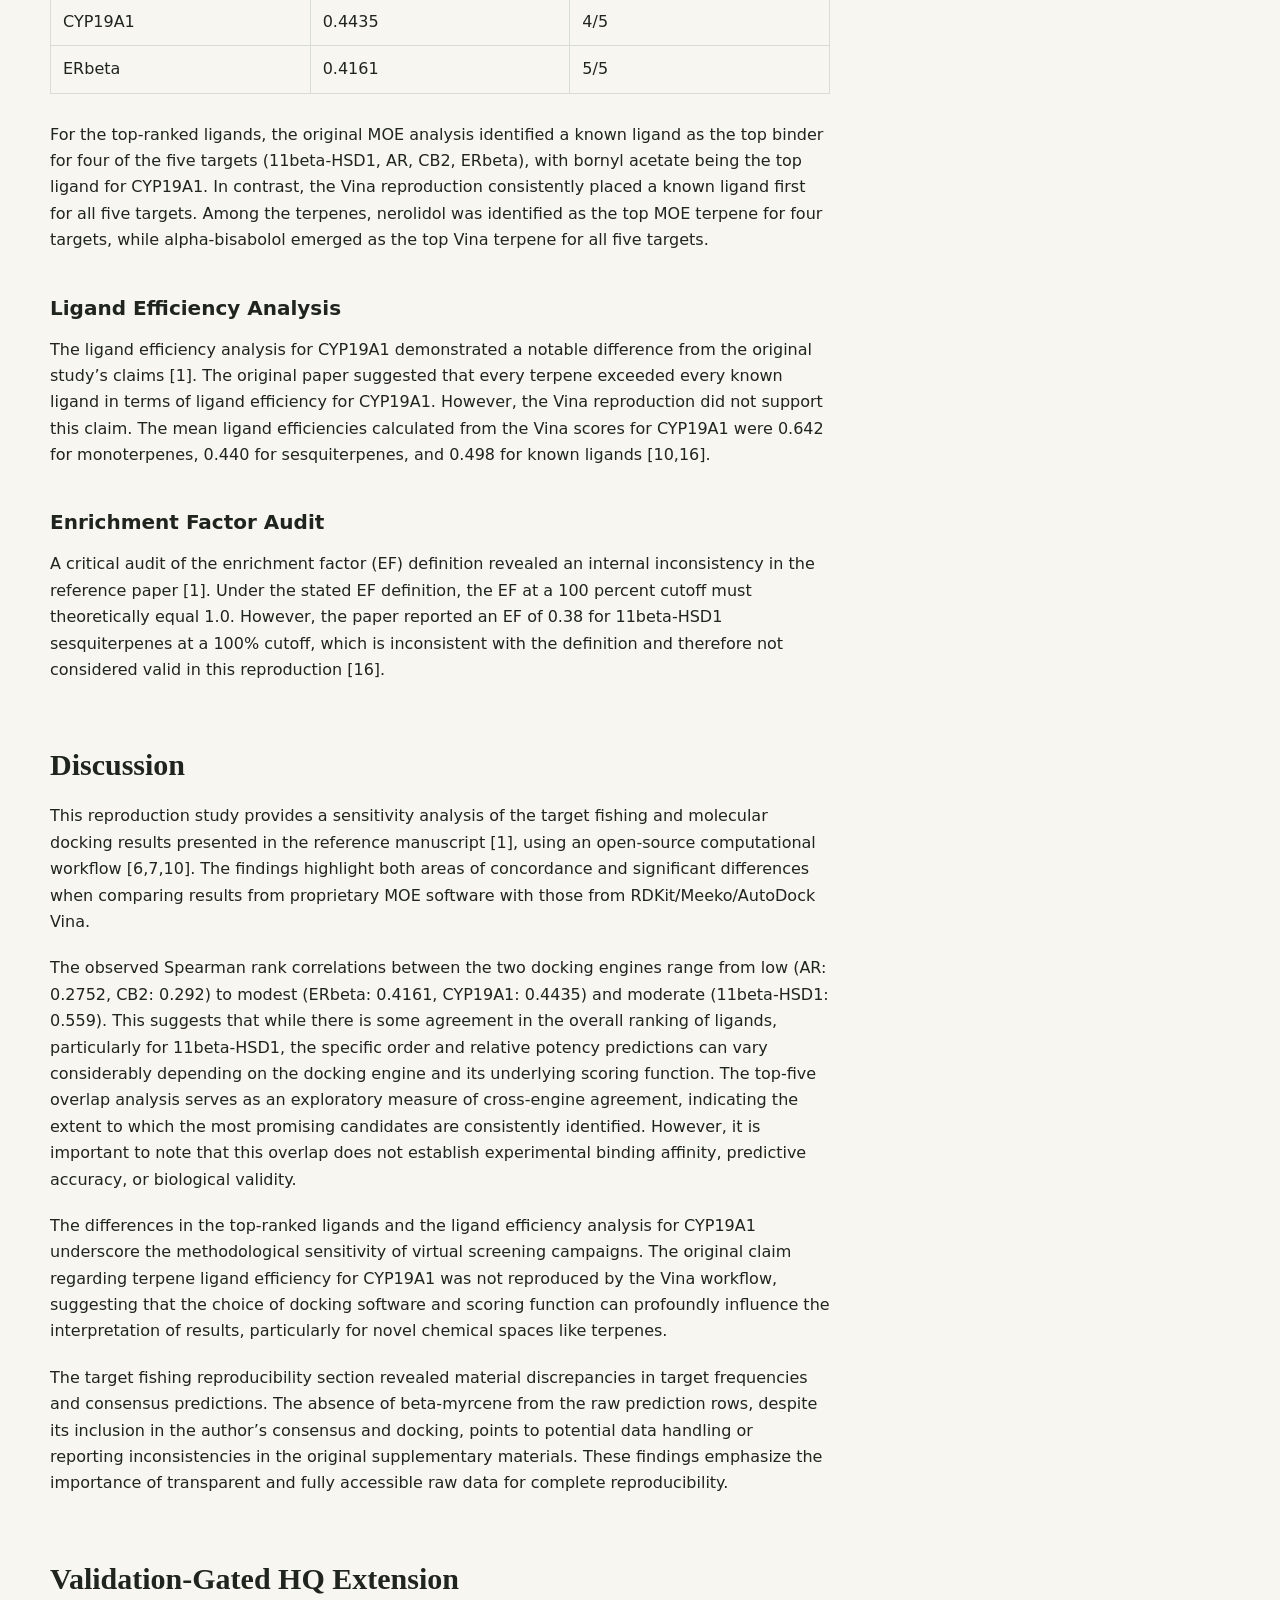
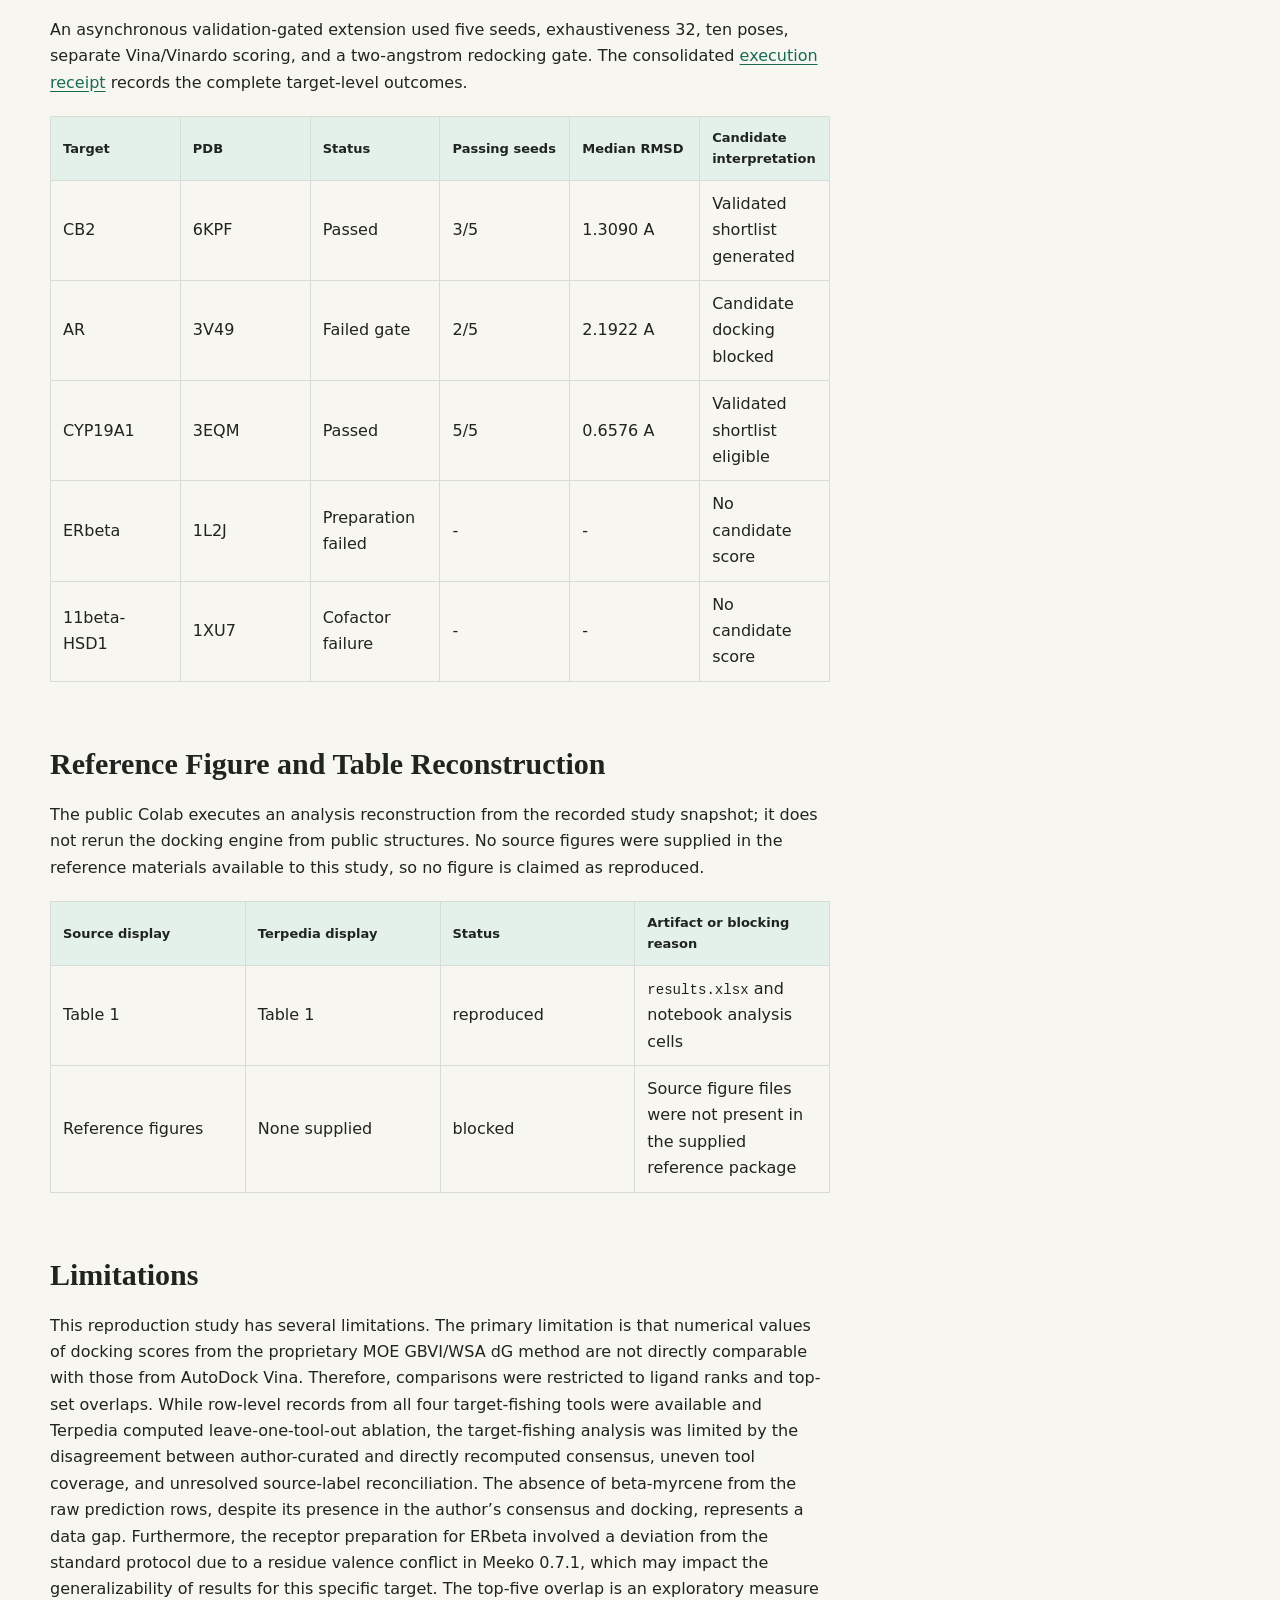
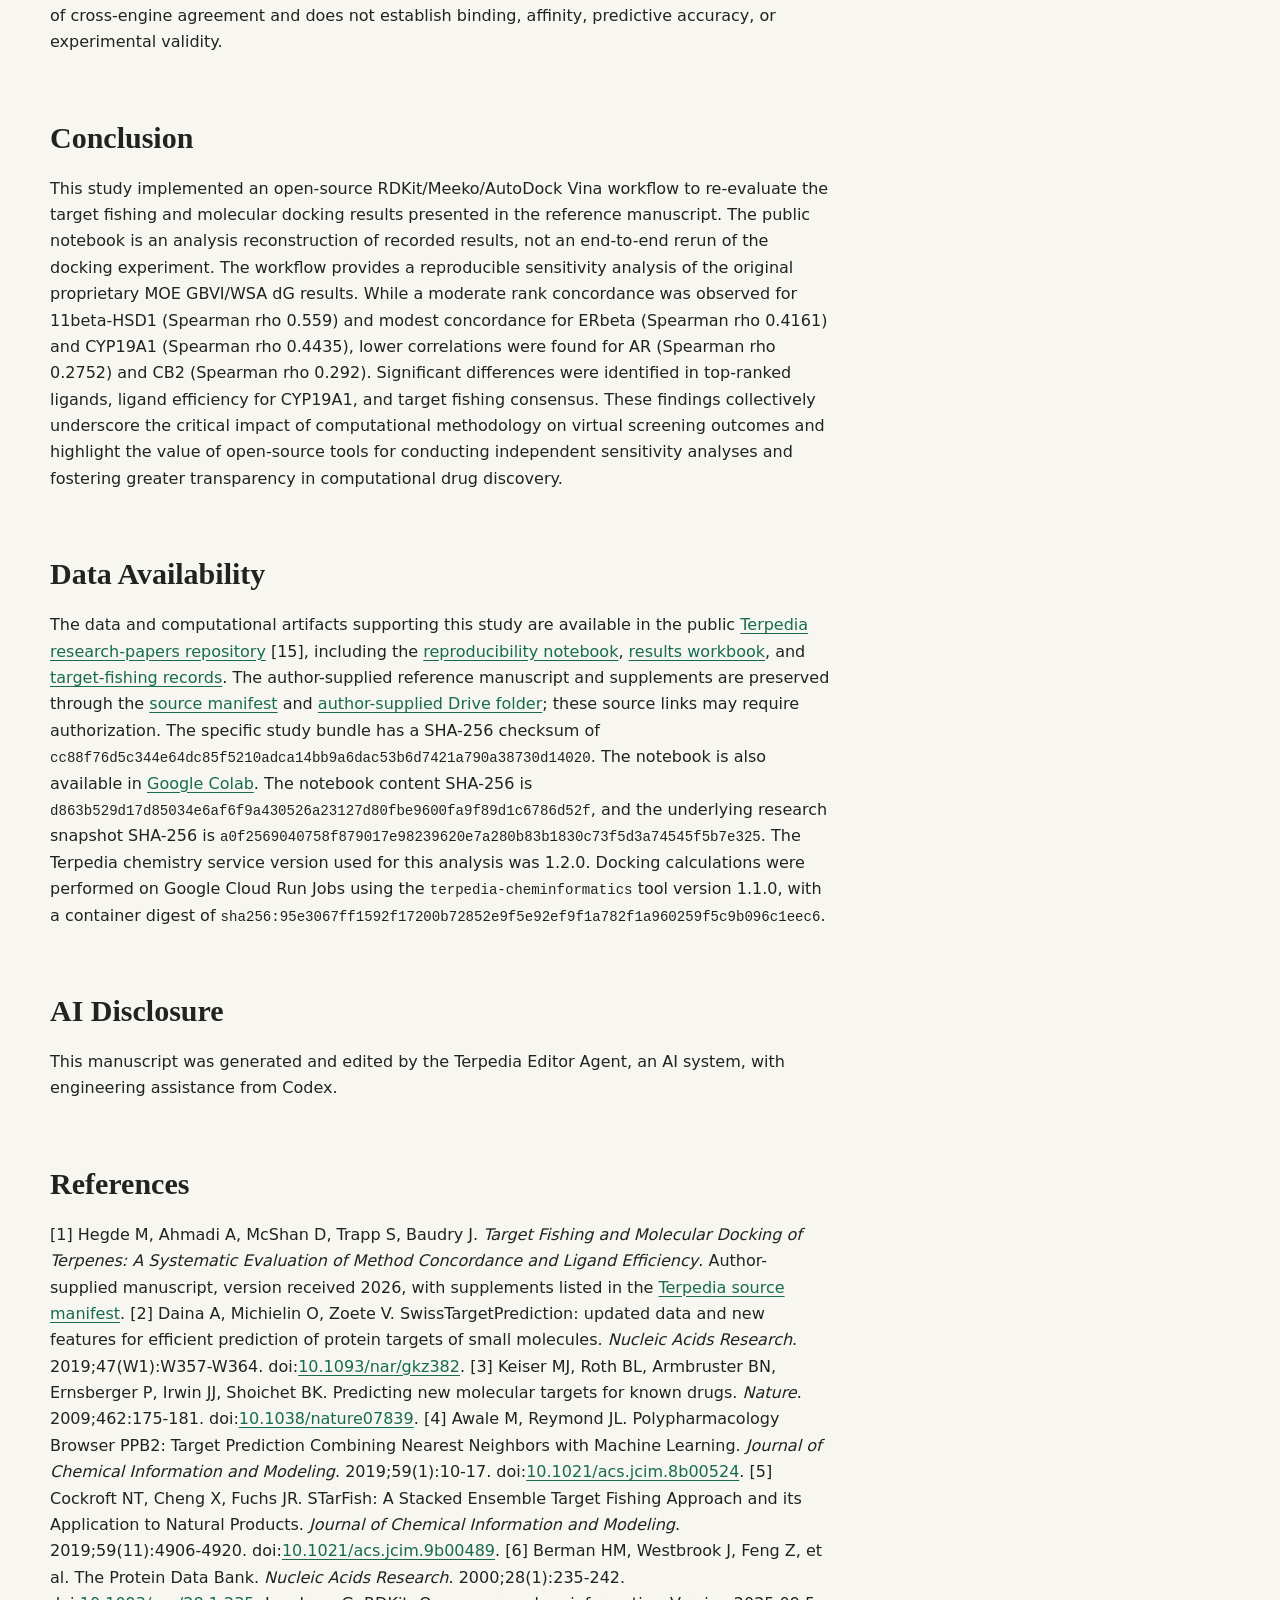
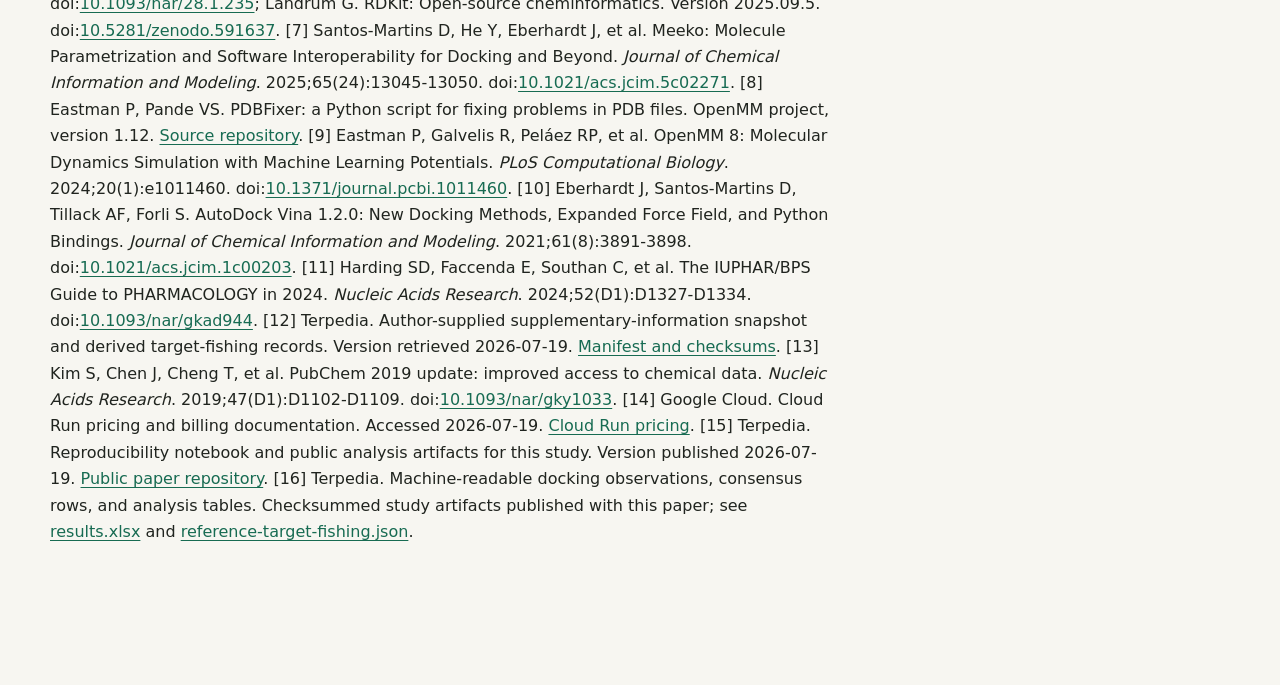
==== commit 9b131445: "Show HQ validation outcomes on paper page" ====
--- a/docs/papers/terpene-docking-reproduction/index.html
+++ b/docs/papers/terpene-docking-reproduction/index.html
@@ -288,6 +288,15 @@
 data handling or reporting inconsistencies in the original supplementary
 materials. These findings emphasize the importance of transparent and
 fully accessible raw data for complete reproducibility.</p>
+<h2 id="validation-gated-hq-extension">Validation-Gated HQ Extension</h2>
+<p>An asynchronous validation-gated extension used five seeds, exhaustiveness 32, ten poses, separate Vina/Vinardo scoring, and a two-angstrom redocking gate. The consolidated <a href="downloads/execution-receipt-hq-study.json">execution receipt</a> records the complete target-level outcomes.</p>
+<table><thead><tr><th>Target</th><th>PDB</th><th>Status</th><th>Passing seeds</th><th>Median RMSD</th><th>Candidate interpretation</th></tr></thead><tbody>
+<tr><td>CB2</td><td>6KPF</td><td>Passed</td><td>3/5</td><td>1.3090 A</td><td>Validated shortlist generated</td></tr>
+<tr><td>AR</td><td>3V49</td><td>Failed gate</td><td>2/5</td><td>2.1922 A</td><td>Candidate docking blocked</td></tr>
+<tr><td>CYP19A1</td><td>3EQM</td><td>Passed</td><td>5/5</td><td>0.6576 A</td><td>Validated shortlist eligible</td></tr>
+<tr><td>ERbeta</td><td>1L2J</td><td>Preparation failed</td><td>-</td><td>-</td><td>No candidate score</td></tr>
+<tr><td>11beta-HSD1</td><td>1XU7</td><td>Cofactor failure</td><td>-</td><td>-</td><td>No candidate score</td></tr>
+</tbody></table>
 <h2 id="reference-figure-and-table-reconstruction">Reference Figure and Table Reconstruction</h2>
 <p>The public Colab executes an analysis reconstruction from the recorded study snapshot; it does not rerun the docking engine from public structures. No source figures were supplied in the reference materials available to this study, so no figure is claimed as reproduced.</p>
 <table><thead><tr><th>Source display</th><th>Terpedia display</th><th>Status</th><th>Artifact or blocking reason</th></tr></thead><tbody>
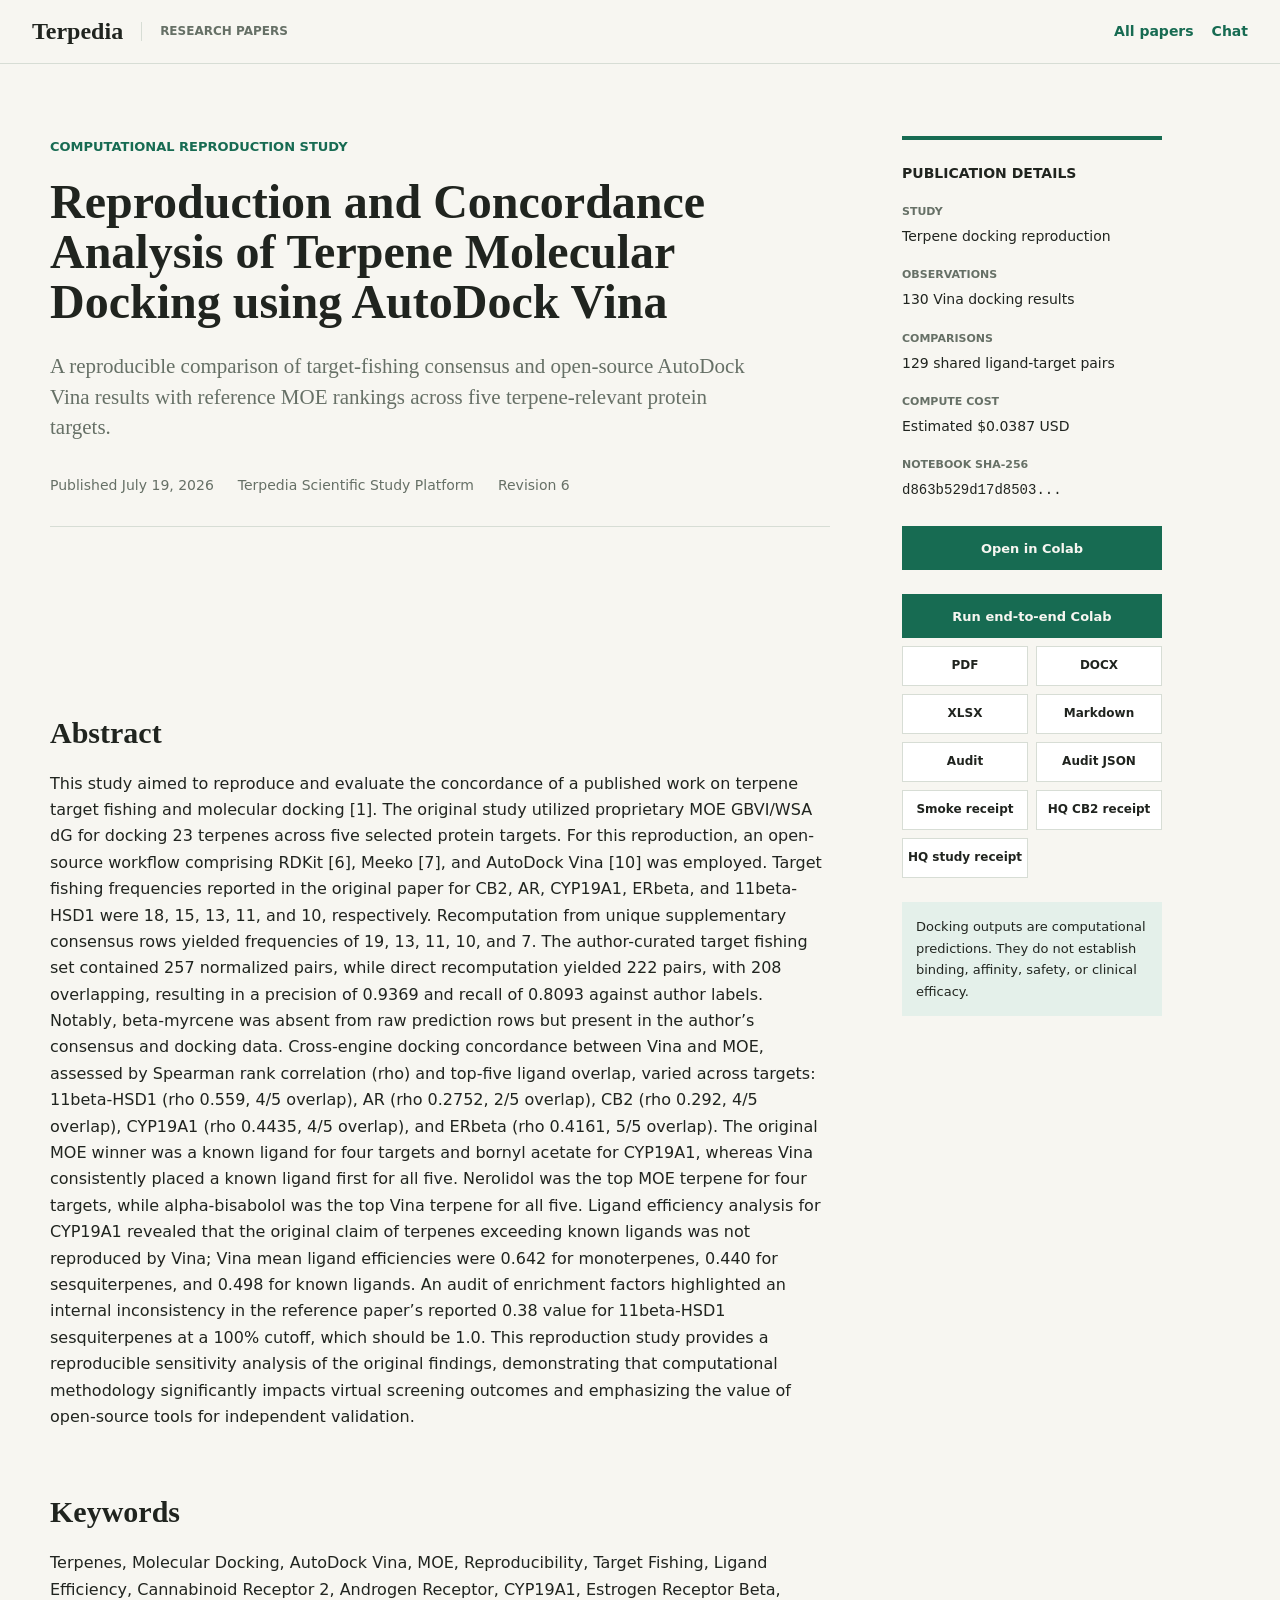
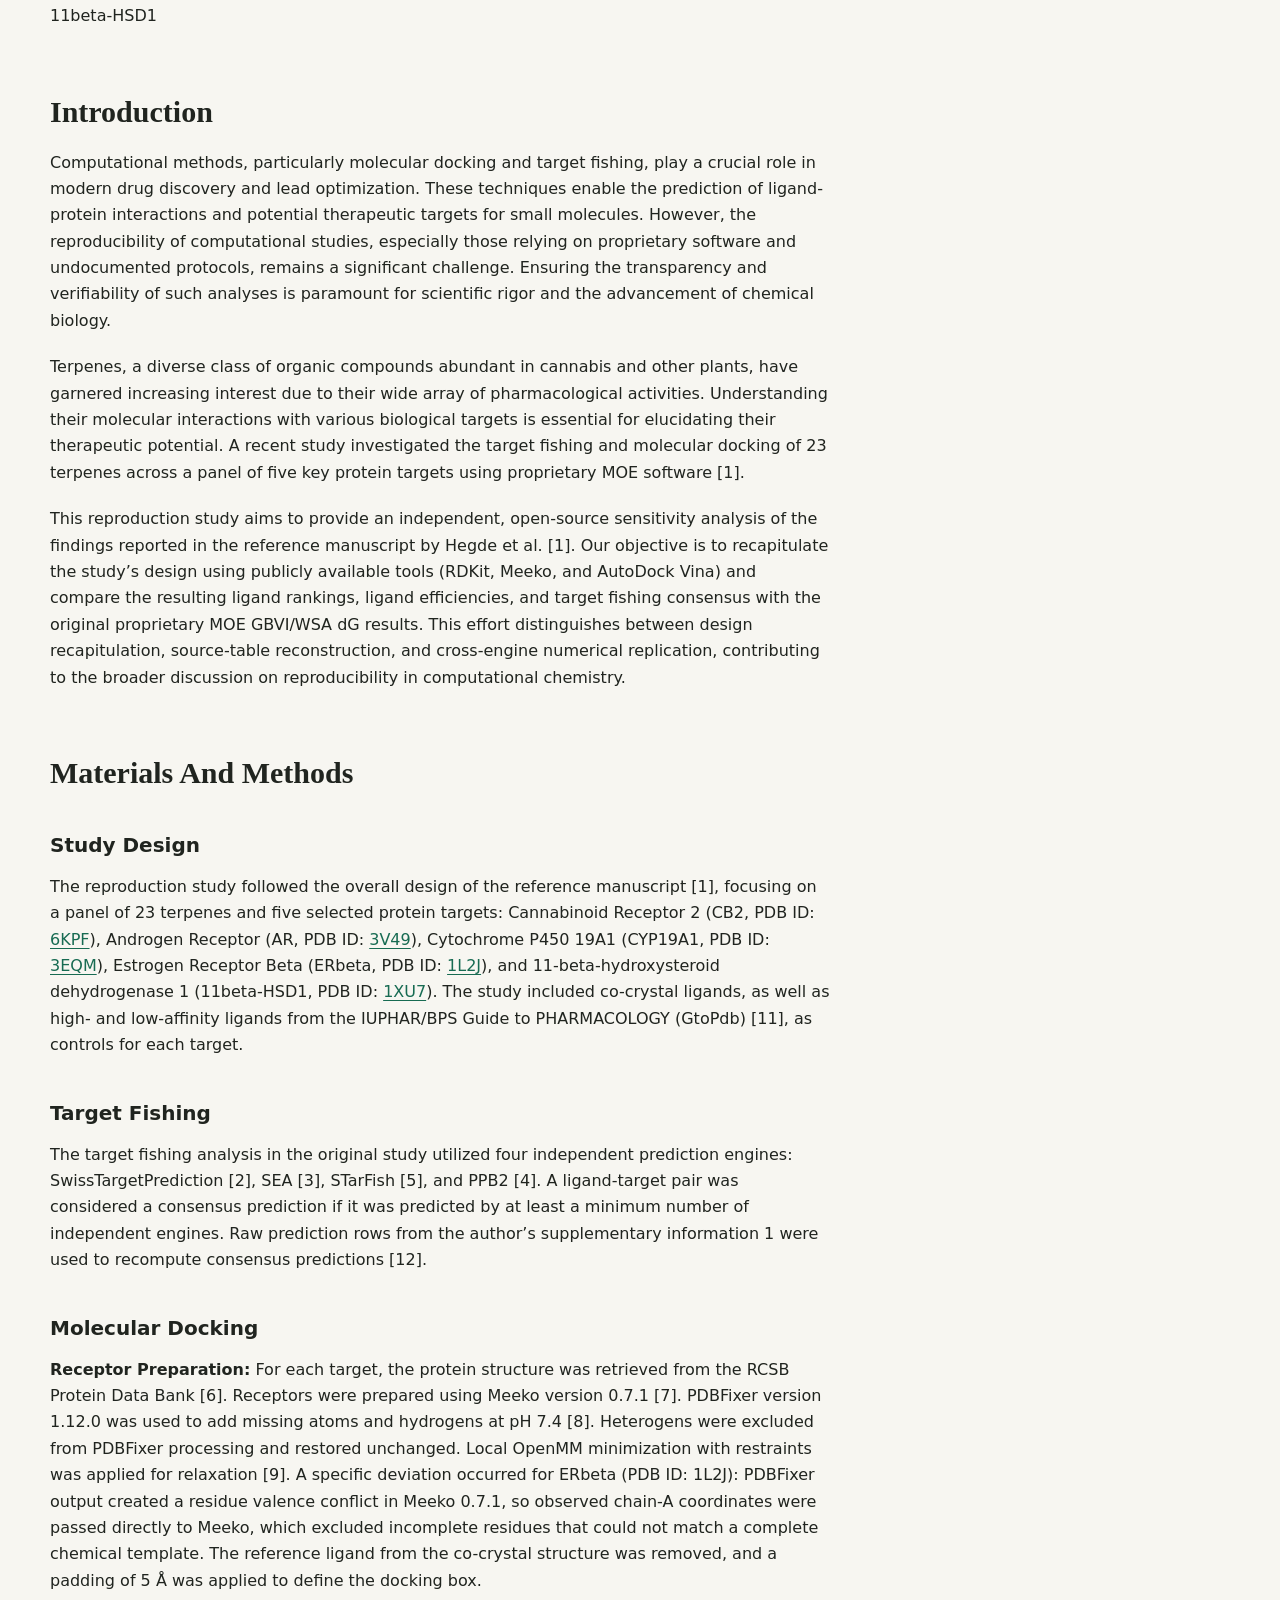
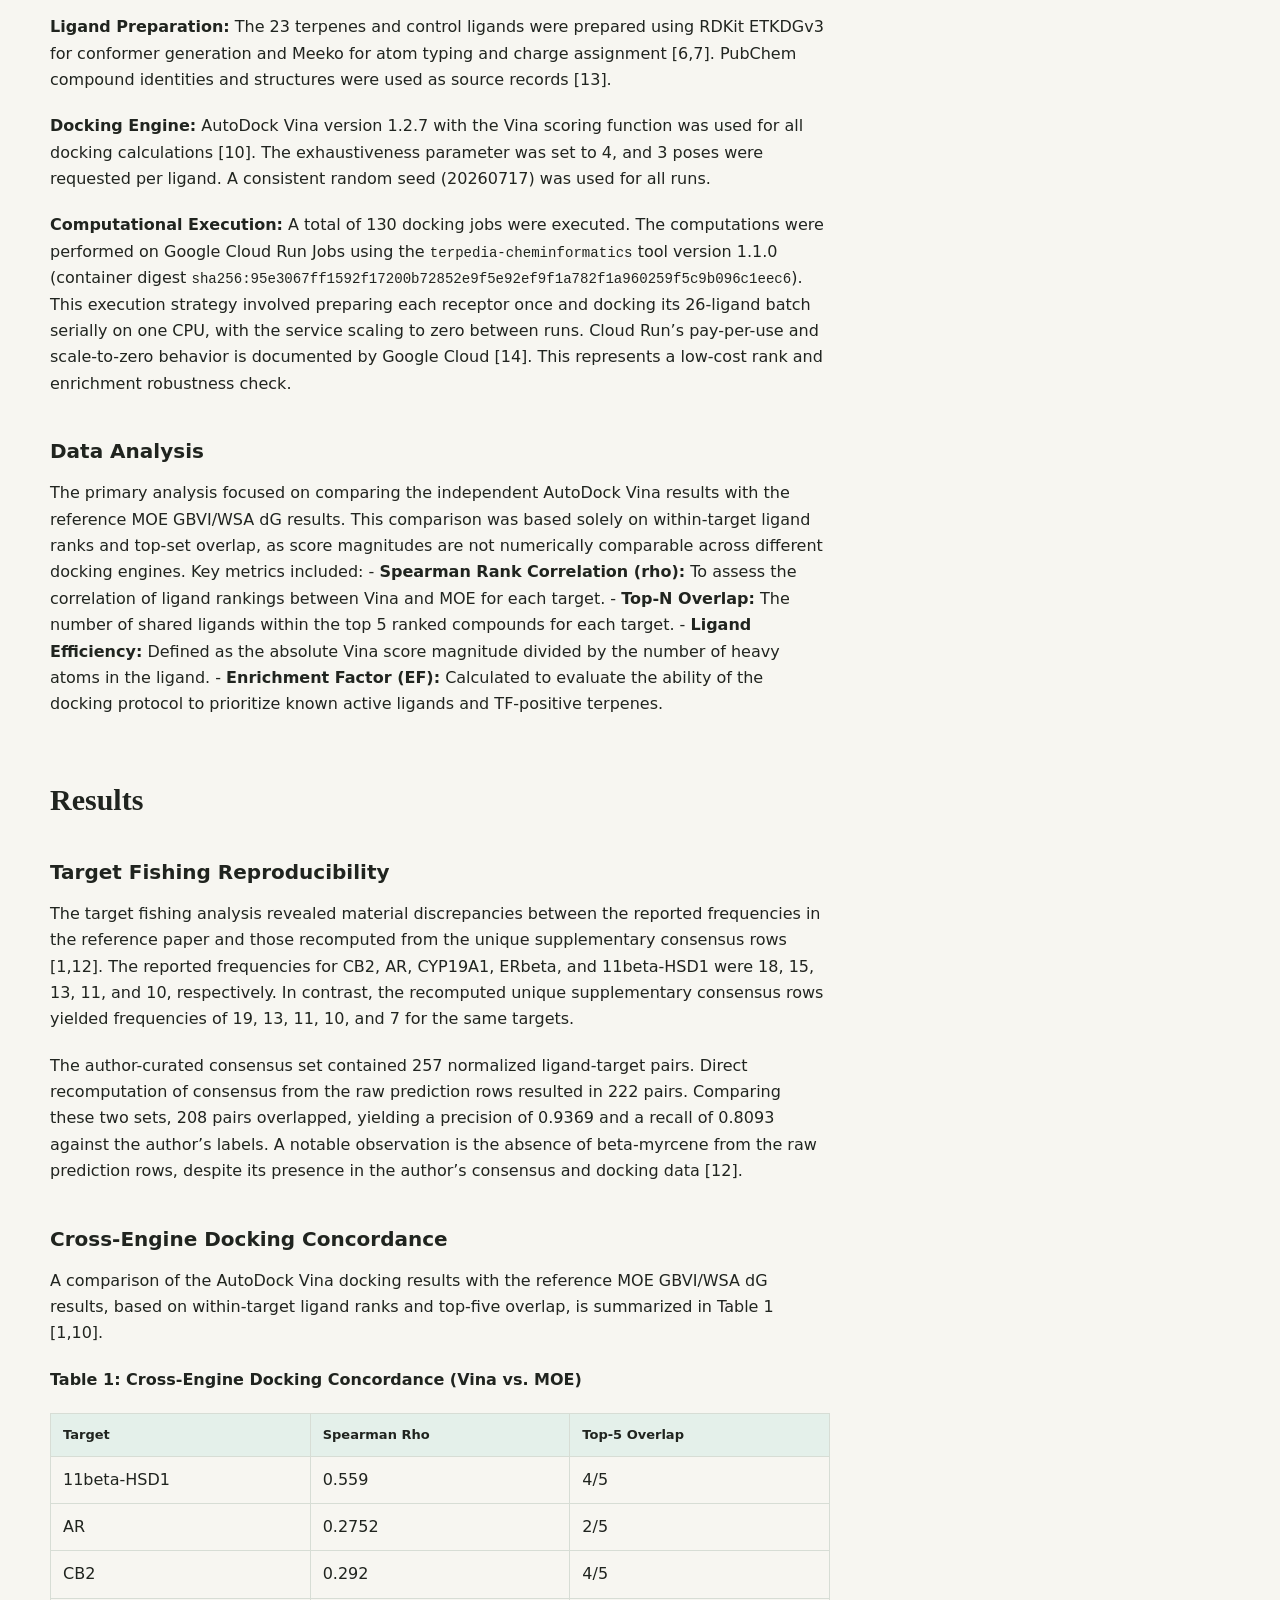
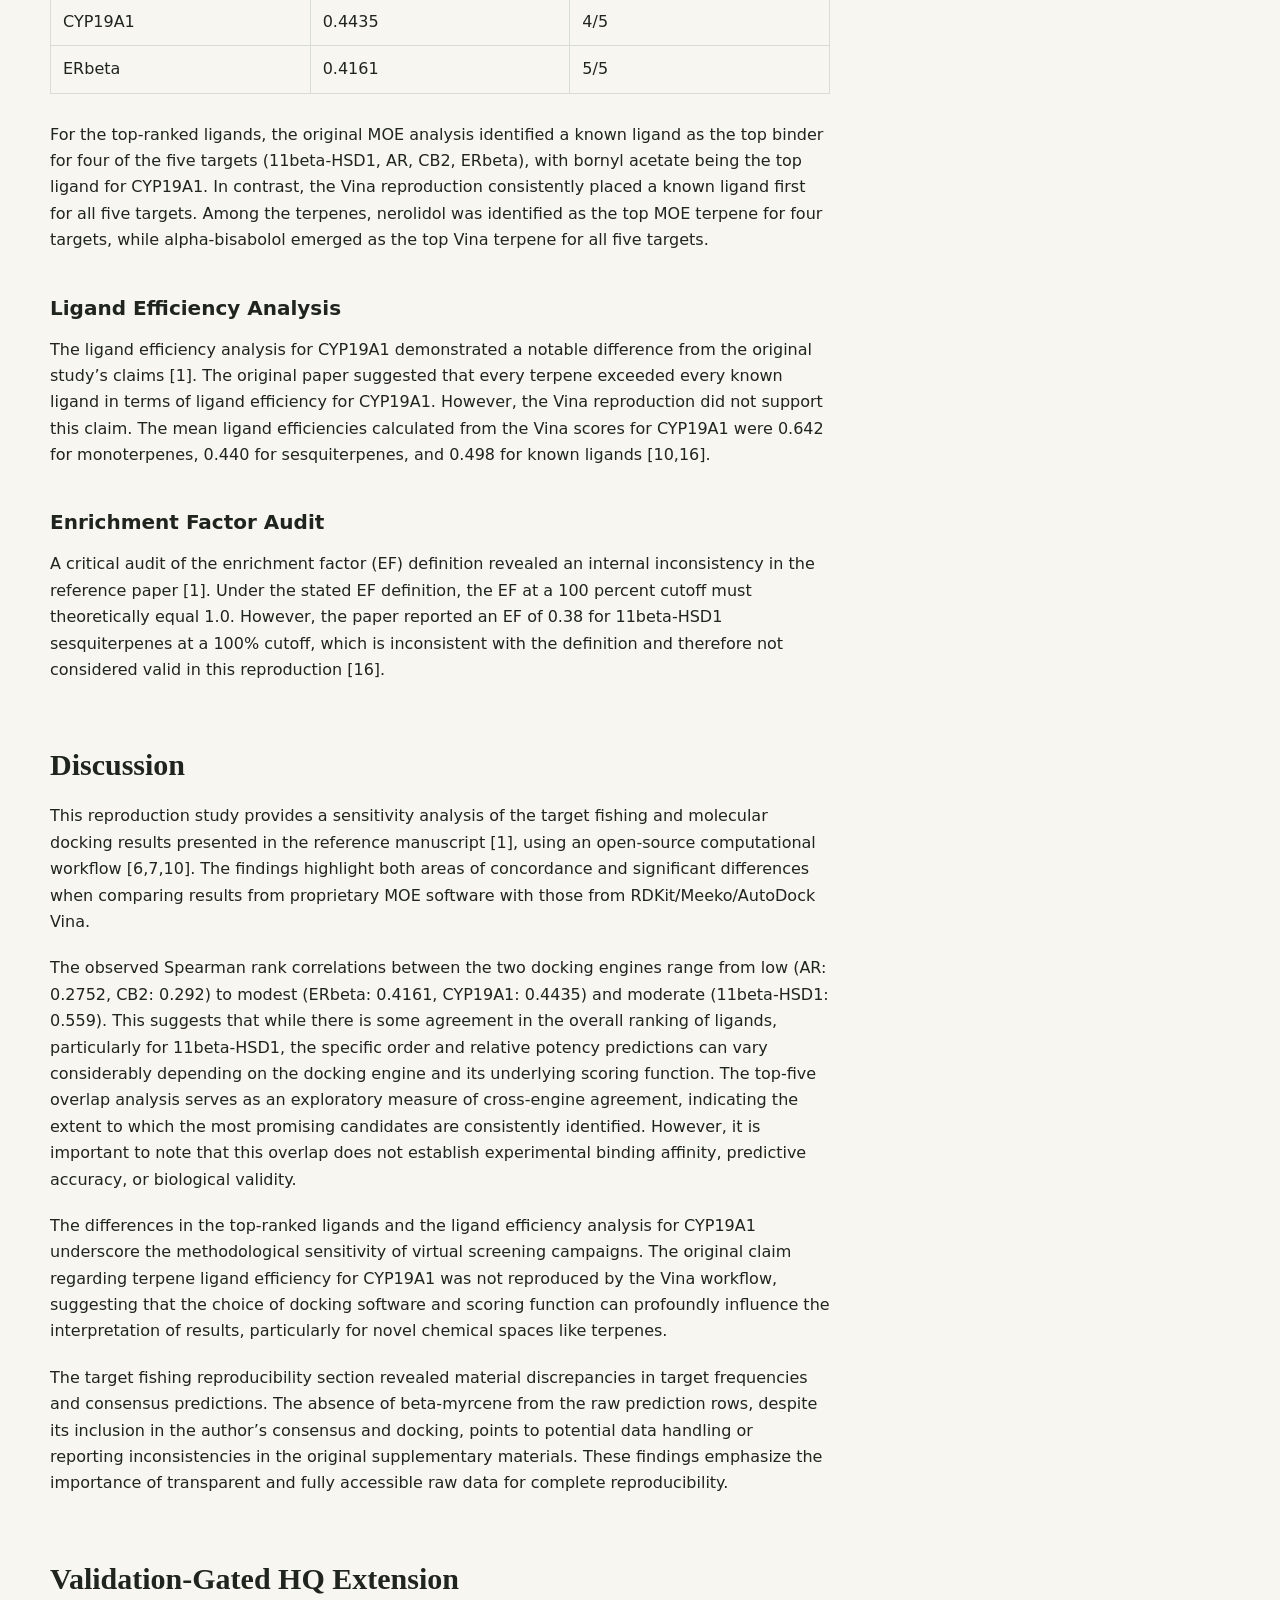
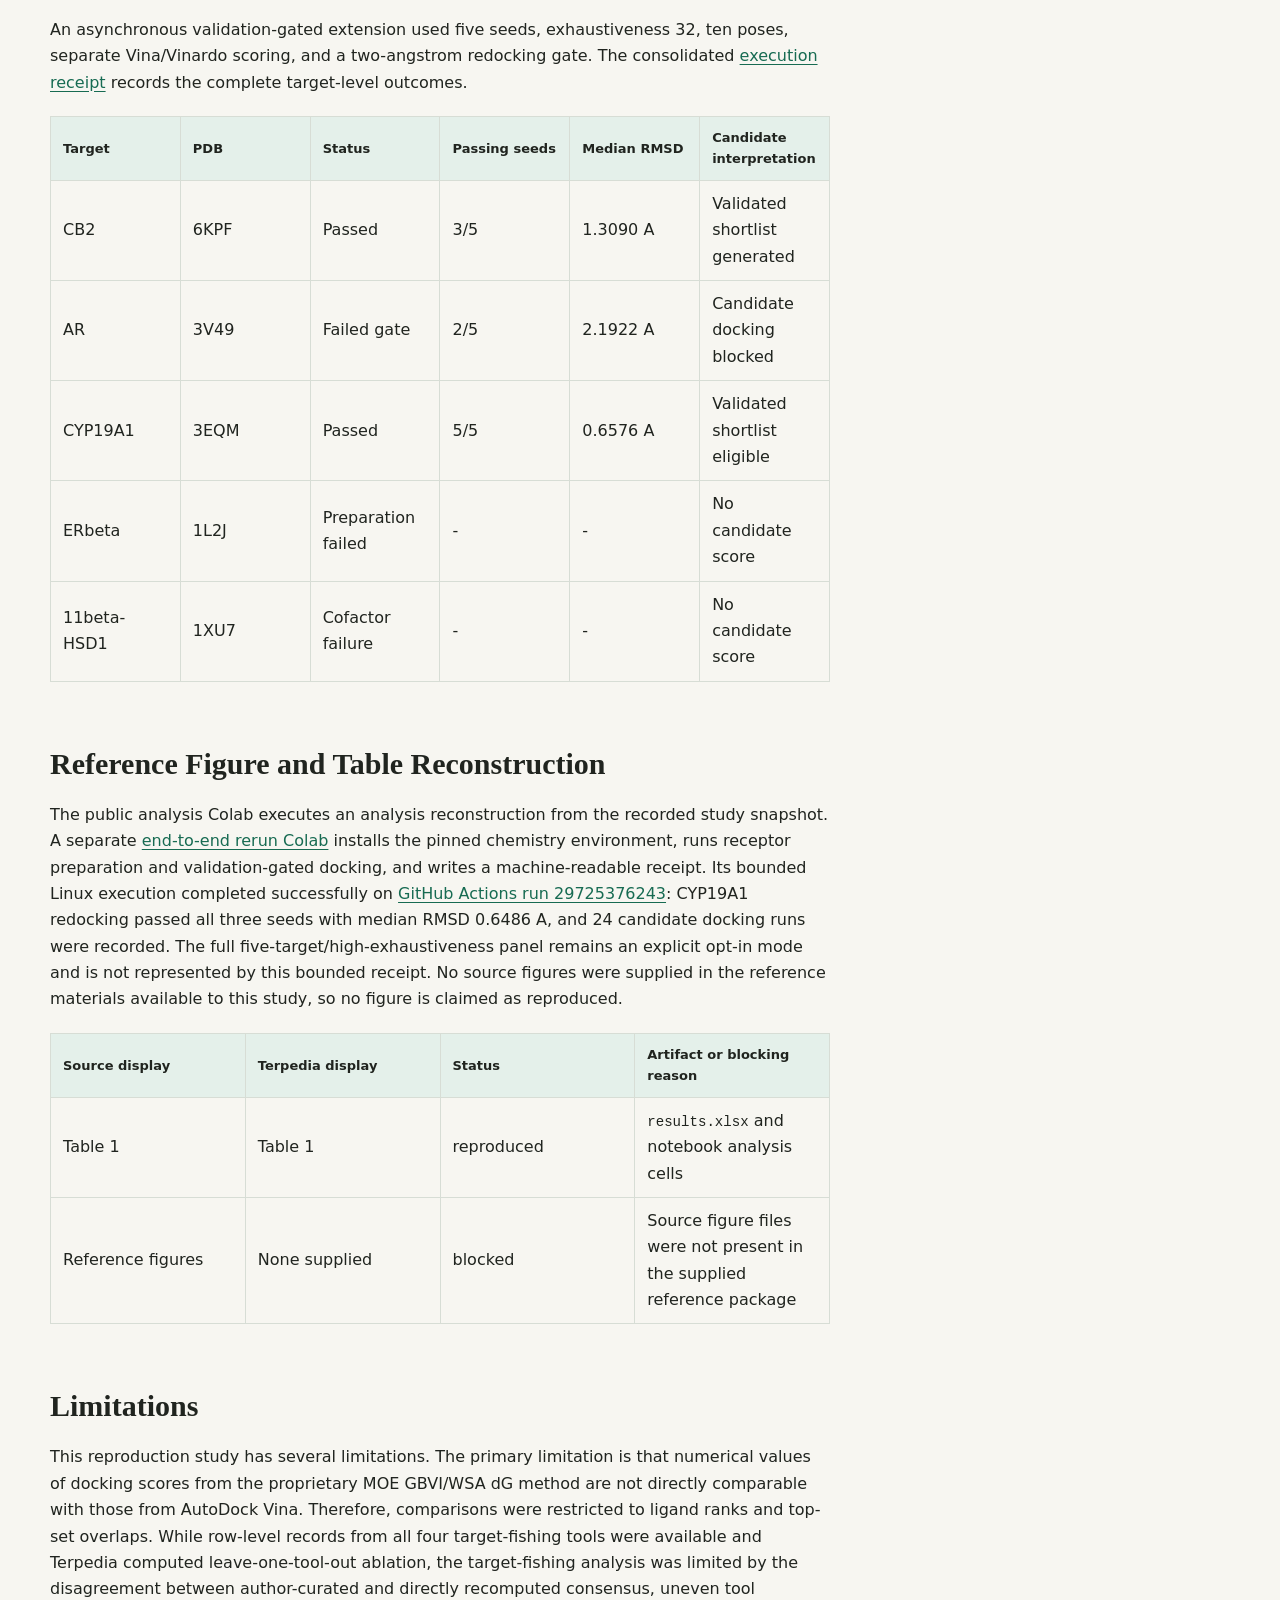
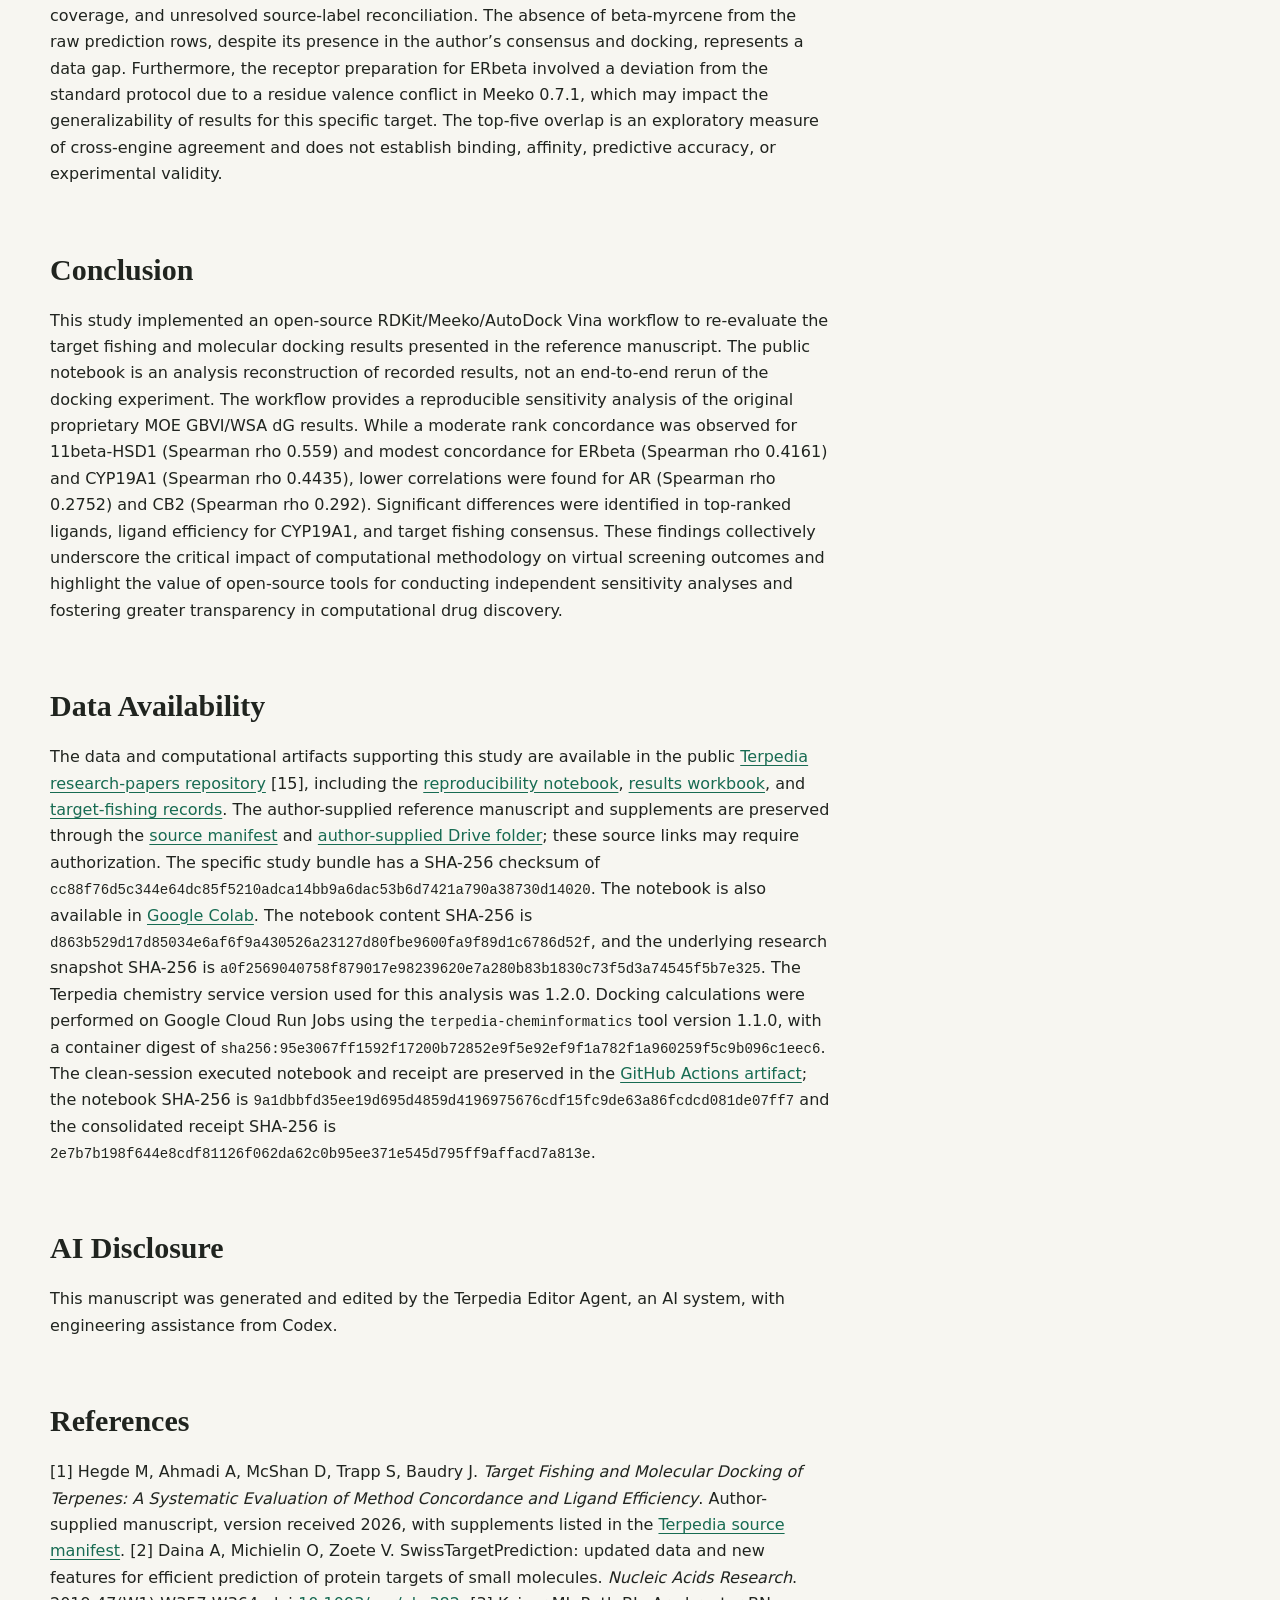
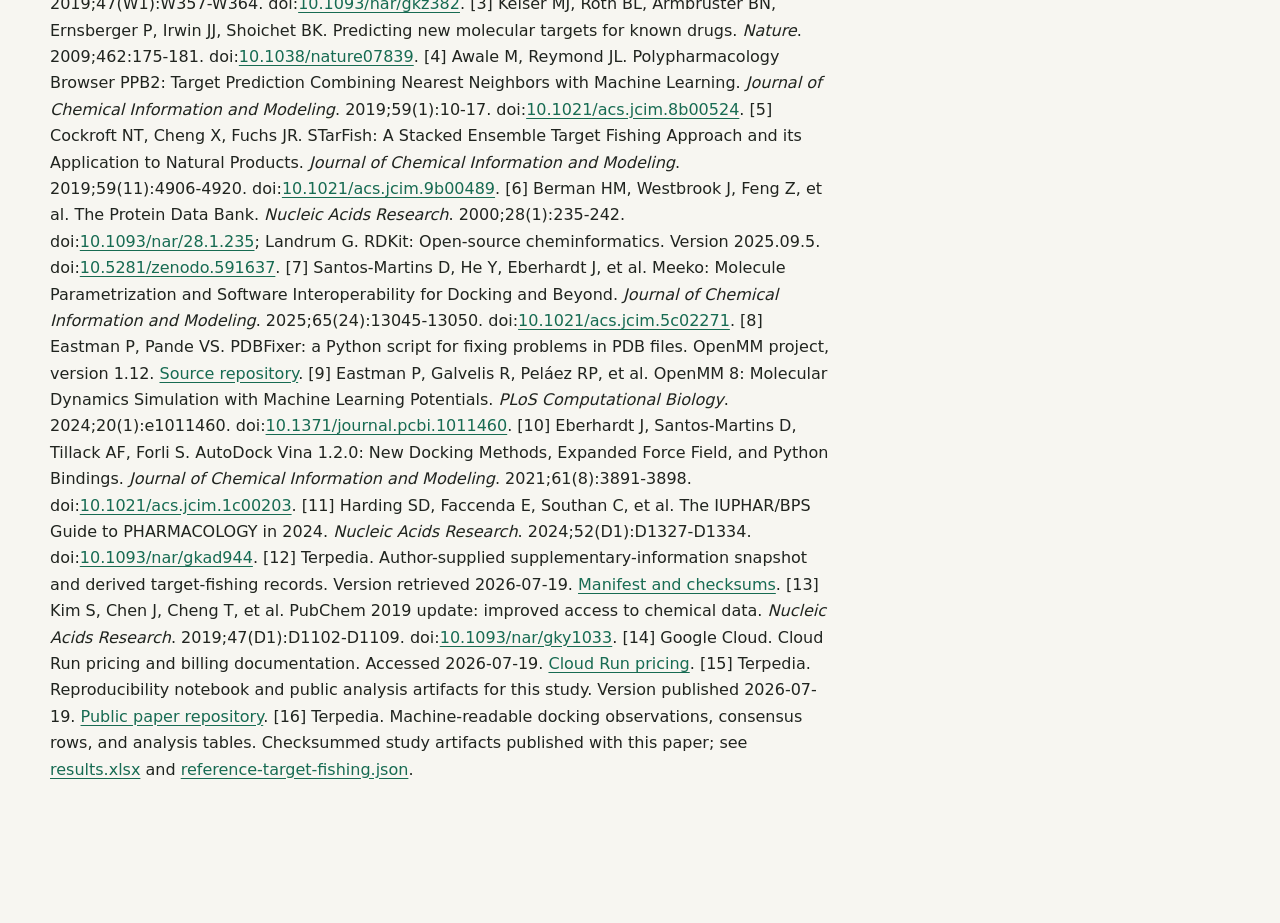
==== commit 2cd627c6: "Publish A-grade bounded rerun evidence" ====
--- a/docs/papers/terpene-docking-reproduction/index.html
+++ b/docs/papers/terpene-docking-reproduction/index.html
@@ -298,7 +298,7 @@
 <tr><td>11beta-HSD1</td><td>1XU7</td><td>Cofactor failure</td><td>-</td><td>-</td><td>No candidate score</td></tr>
 </tbody></table>
 <h2 id="reference-figure-and-table-reconstruction">Reference Figure and Table Reconstruction</h2>
-<p>The public Colab executes an analysis reconstruction from the recorded study snapshot; it does not rerun the docking engine from public structures. No source figures were supplied in the reference materials available to this study, so no figure is claimed as reproduced.</p>
+<p>The public analysis Colab executes an analysis reconstruction from the recorded study snapshot. A separate <a href="notebooks/end-to-end-rerun.ipynb">end-to-end rerun Colab</a> installs the pinned chemistry environment, runs receptor preparation and validation-gated docking, and writes a machine-readable receipt. Its bounded Linux execution completed successfully on <a href="https://github.com/Terpedia/terpedia-research-papers/actions/runs/29725376243">GitHub Actions run 29725376243</a>: CYP19A1 redocking passed all three seeds with median RMSD 0.6486 A, and 24 candidate docking runs were recorded. The full five-target/high-exhaustiveness panel remains an explicit opt-in mode and is not represented by this bounded receipt. No source figures were supplied in the reference materials available to this study, so no figure is claimed as reproduced.</p>
 <table><thead><tr><th>Source display</th><th>Terpedia display</th><th>Status</th><th>Artifact or blocking reason</th></tr></thead><tbody>
 <tr><td>Table 1</td><td>Table 1</td><td>reproduced</td><td><code>results.xlsx</code> and notebook analysis cells</td></tr>
 <tr><td>Reference figures</td><td>None supplied</td><td>blocked</td><td>Source figure files were not present in the supplied reference package</td></tr>
@@ -365,7 +365,7 @@
 Docking calculations were performed on Google Cloud Run Jobs using the
 <code>terpedia-cheminformatics</code> tool version 1.1.0, with a
 container digest of
-<code>sha256:95e3067ff1592f17200b72852e9f5e92ef9f1a782f1a960259f5c9b096c1eec6</code>.</p>
+<code>sha256:95e3067ff1592f17200b72852e9f5e92ef9f1a782f1a960259f5c9b096c1eec6</code>. The clean-session executed notebook and receipt are preserved in the <a href="https://github.com/Terpedia/terpedia-research-papers/actions/runs/29725376243">GitHub Actions artifact</a>; the notebook SHA-256 is <code>9a1dbbfd35ee19d695d4859d4196975676cdf15fc9de63a86fcdcd081de07ff7</code> and the consolidated receipt SHA-256 is <code>2e7b7b198f644e8cdf81126f062da62c0b95ee371e545d795ff9affacd7a813e</code>.</p>
 <h2 id="ai-disclosure">AI Disclosure</h2>
 <p>This manuscript was generated and edited by the Terpedia Editor
 Agent, an AI system, with engineering assistance from Codex.</p>
